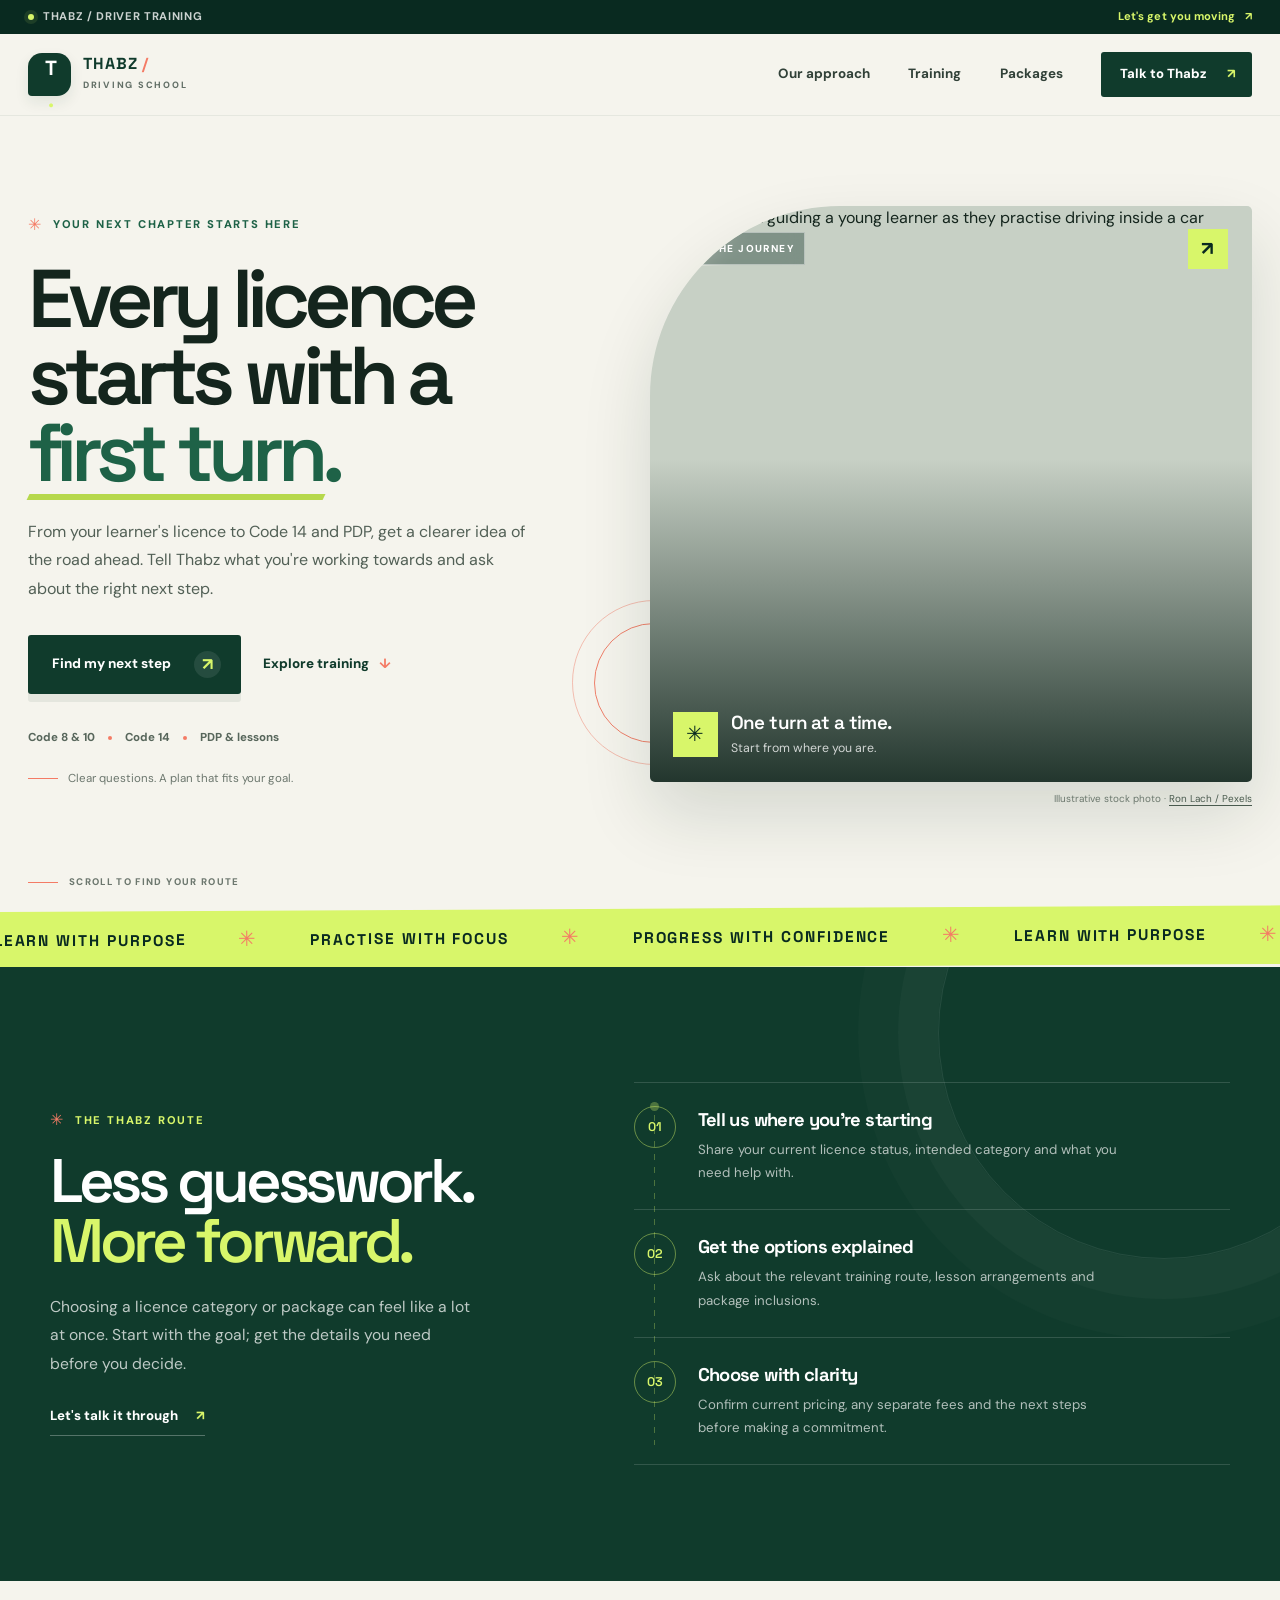
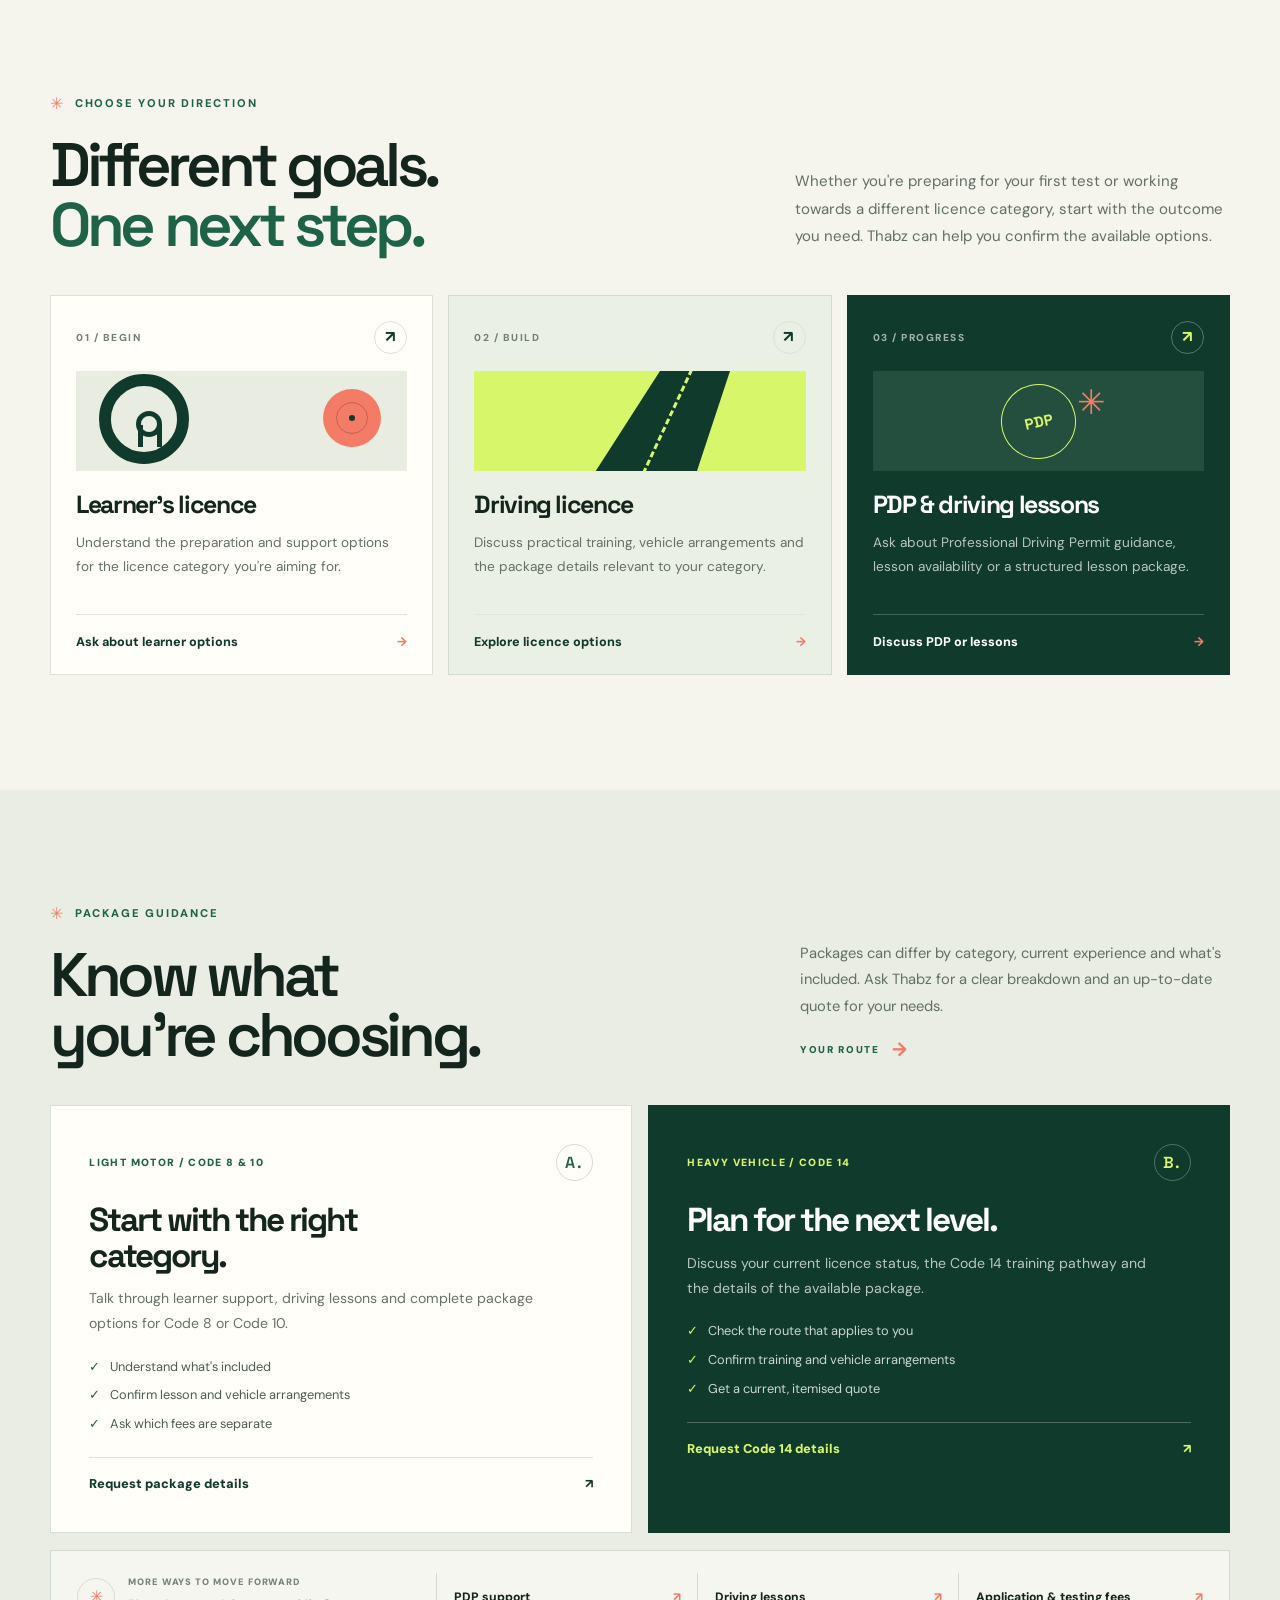
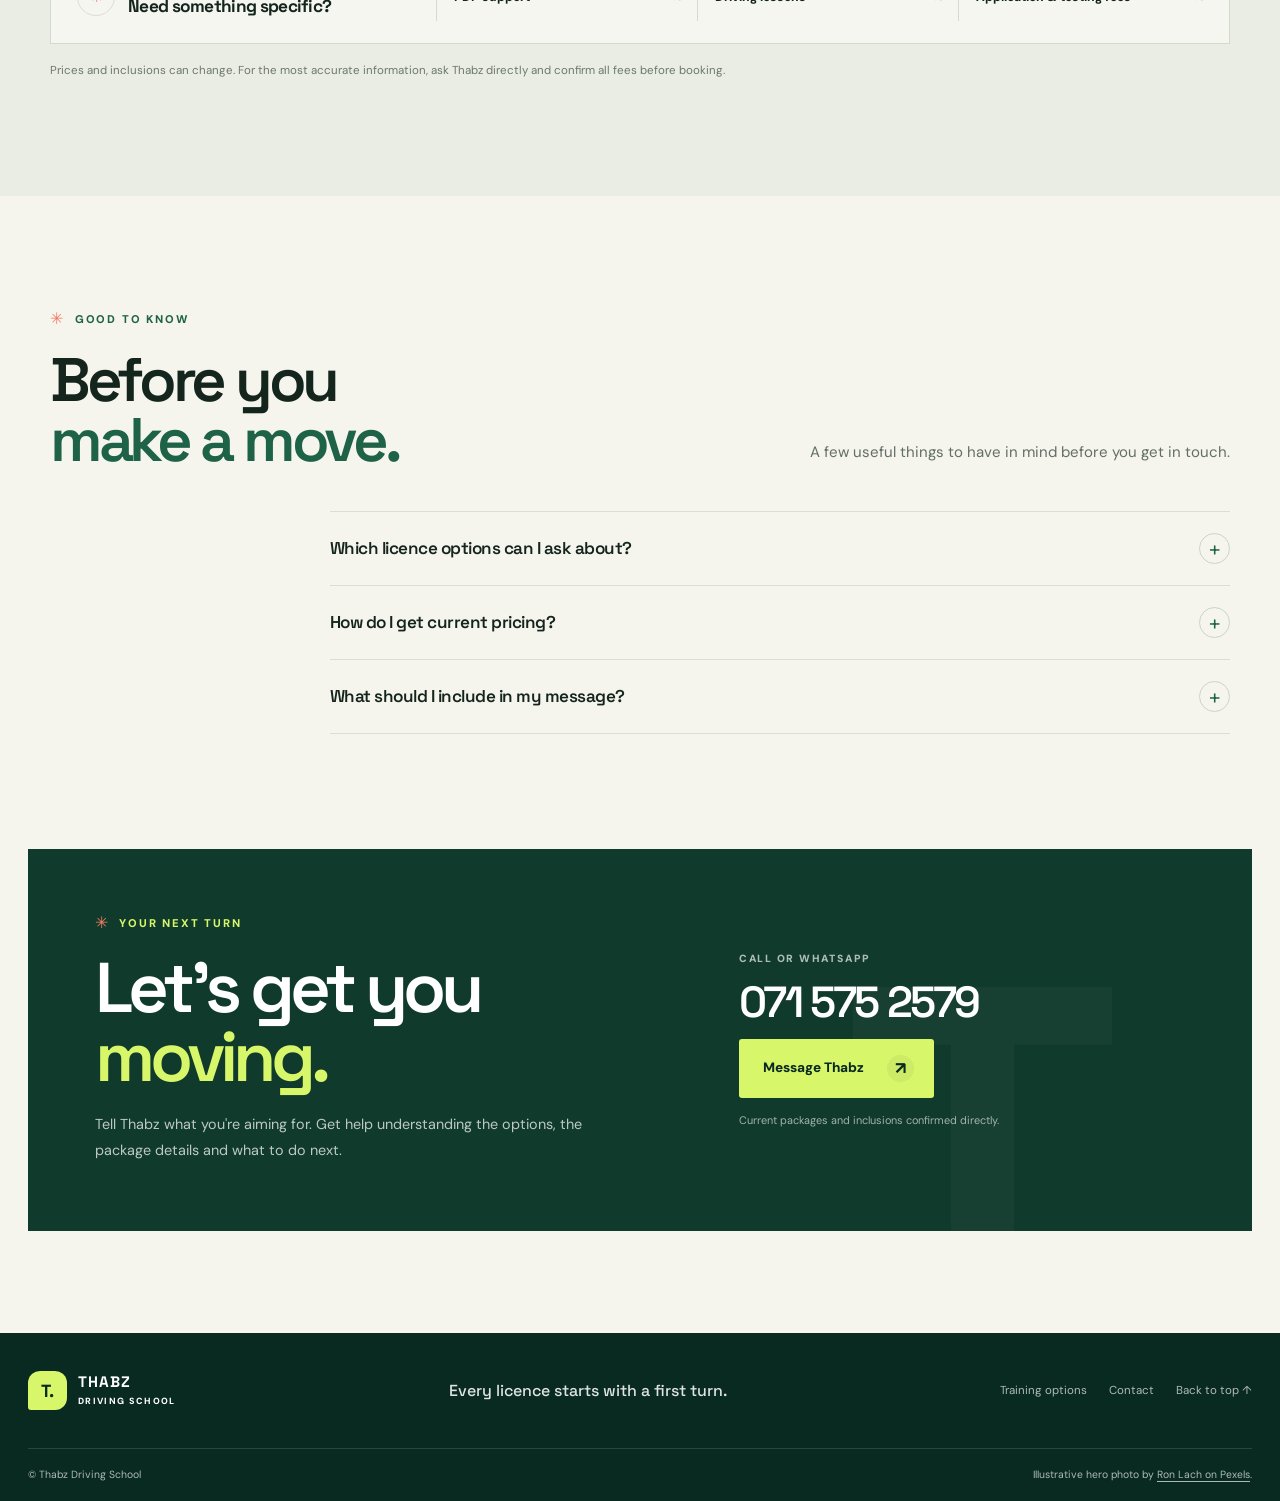
==== index.html @ 975f8d69 "Complete social preview metadata" ====
<!doctype html>
<html lang="en-ZA">
<head>
  <meta charset="utf-8">
  <meta name="viewport" content="width=device-width, initial-scale=1">
  <meta name="theme-color" content="#103b2c">
  <meta name="description" content="Explore Thabz Driving School's learner's licence, Code 8, Code 10, Code 14, PDP and driving lesson options. Get clear guidance and request a current quote directly.">
  <meta property="og:type" content="website">
  <meta property="og:title" content="Thabz Driving School — Every licence starts with a first turn">
  <meta property="og:description" content="Your next step behind the wheel starts with a clear plan. Explore driving options and speak to Thabz.">
  <meta property="og:image" content="https://images.pexels.com/photos/9518029/pexels-photo-9518029.jpeg?auto=compress&cs=tinysrgb&w=1400">
  <meta name="twitter:card" content="summary_large_image">
  <meta name="twitter:title" content="Thabz Driving School — Every licence starts with a first turn">
  <meta name="twitter:description" content="Your next step behind the wheel starts with a clear plan. Explore driving options and speak to Thabz.">
  <meta name="twitter:image" content="https://images.pexels.com/photos/9518029/pexels-photo-9518029.jpeg?auto=compress&cs=tinysrgb&w=1400">
  <title>Thabz Driving School | Driver Training & Licence Guidance</title>
  <link rel="icon" href="favicon.svg" type="image/svg+xml">
  <link rel="preconnect" href="https://fonts.googleapis.com">
  <link rel="preconnect" href="https://fonts.gstatic.com" crossorigin>
  <link href="https://fonts.googleapis.com/css2?family=DM+Sans:wght@400;500;600;700&family=Space+Grotesk:wght@400;500;600;700&display=swap" rel="stylesheet">
  <link rel="preconnect" href="https://images.pexels.com">
  <link rel="stylesheet" href="styles.css">
  <script defer src="script.js"></script>
  <script type="application/ld+json">
  {
    "@context": "https://schema.org",
    "@type": "DrivingSchool",
    "name": "Thabz Driving School",
    "telephone": "+27715752579"
  }
  </script>
</head>
<body class="home-page">
  <a class="skip-link" href="#main-content">Skip to content</a>
  <div class="topline">
    <div class="topline-inner">
      <span class="topline-label"><span class="live-dot" aria-hidden="true"></span> THABZ / DRIVER TRAINING</span>
      <a data-event="WHATSAPP_CLICK" href="https://wa.me/27715752579?text=Hi%20Thabz%20Driving%20School%2C%20I%27d%20like%20to%20enquire.">Let's get you moving <span aria-hidden="true">↗</span></a>
    </div>
  </div>

  <header class="site-header">
    <a class="brand" href="index.html" aria-label="Thabz Driving School home">
      <span class="brand-mark" aria-hidden="true">T<span>.</span></span>
      <span class="brand-type"><strong>THABZ<span class="brand-slash"> / </span></strong><small>DRIVING SCHOOL</small></span>
    </a>
    <button class="menu-toggle" type="button" aria-controls="primary-navigation" aria-expanded="false" aria-label="Open navigation menu">
      <span></span><span></span>
    </button>
    <nav id="primary-navigation" aria-label="Main navigation">
      <a class="nav-link" href="#approach">Our approach</a>
      <a class="nav-link" href="#training">Training</a>
      <a class="nav-link" href="#prices">Packages</a>
      <a class="nav-cta" href="#contact">Talk to Thabz <span aria-hidden="true">↗</span></a>
    </nav>
  </header>

  <main id="main-content">
    <section class="hero">
      <div class="hero-copy">
        <p class="eyebrow"><span class="eyebrow-mark" aria-hidden="true">✳</span> YOUR NEXT CHAPTER STARTS HERE</p>
        <h1>Every licence<br>starts with a <em>first turn.</em></h1>
        <p class="hero-intro">From your learner's licence to Code 14 and PDP, get a clearer idea of the road ahead. Tell Thabz what you're working towards and ask about the right next step.</p>
        <div class="hero-actions">
          <a class="button button-primary" data-event="WHATSAPP_CLICK" href="https://wa.me/27715752579?text=Hi%20Thabz%2C%20please%20help%20me%20choose%20the%20right%20driving%20option.">Find my next step <span class="button-arrow" aria-hidden="true">↗</span></a>
          <a class="text-link" href="#training">Explore training <span aria-hidden="true">↓</span></a>
        </div>
        <div class="hero-meta" aria-label="Training categories">
          <span>Code 8 &amp; 10</span><i aria-hidden="true"></i>
          <span>Code 14</span><i aria-hidden="true"></i>
          <span>PDP &amp; lessons</span>
        </div>
        <div class="hero-note"><span class="hero-note-line" aria-hidden="true"></span><span>Clear questions. A plan that fits your goal.</span></div>
      </div>

      <div class="hero-visual">
        <div class="hero-photo-frame">
          <img
            src="https://images.pexels.com/photos/9518029/pexels-photo-9518029.jpeg?auto=compress&amp;cs=tinysrgb&amp;w=1400"
            srcset="https://images.pexels.com/photos/9518029/pexels-photo-9518029.jpeg?auto=compress&amp;cs=tinysrgb&amp;w=760 760w, https://images.pexels.com/photos/9518029/pexels-photo-9518029.jpeg?auto=compress&amp;cs=tinysrgb&amp;w=1100 1100w, https://images.pexels.com/photos/9518029/pexels-photo-9518029.jpeg?auto=compress&amp;cs=tinysrgb&amp;w=1400 1400w"
            sizes="(max-width: 760px) calc(100vw - 36px), 49vw"
            alt="A Black adult guiding a young learner as they practise driving inside a car"
            width="1400" height="933" fetchpriority="high" decoding="async">
          <div class="photo-topline"><span class="photo-index">01 / THE JOURNEY</span><span class="photo-cross" aria-hidden="true">↗</span></div>
          <div class="photo-caption">
            <span class="caption-spark" aria-hidden="true">✳</span>
            <span><strong>One turn at a time.</strong><small>Start from where you are.</small></span>
          </div>
        </div>
        <div class="hero-orbit orbit-one" aria-hidden="true"></div>
        <div class="hero-orbit orbit-two" aria-hidden="true"></div>
        <div class="image-credit">Illustrative stock photo · <a href="https://www.pexels.com/photo/man-in-white-and-black-striped-dress-shirt-driving-car-9518029/" target="_blank" rel="noopener noreferrer">Ron Lach / Pexels</a></div>
      </div>
      <a class="scroll-cue" href="#approach"><span class="scroll-cue-line" aria-hidden="true"></span> SCROLL TO FIND YOUR ROUTE</a>
    </section>

    <div class="motion-ticker" aria-label="Learn, practise, progress">
      <div class="ticker-track" aria-hidden="true">
        <span>LEARN WITH PURPOSE</span><b>✳</b><span>PRACTISE WITH FOCUS</span><b>✳</b><span>PROGRESS WITH CONFIDENCE</span><b>✳</b>
        <span>LEARN WITH PURPOSE</span><b>✳</b><span>PRACTISE WITH FOCUS</span><b>✳</b><span>PROGRESS WITH CONFIDENCE</span><b>✳</b>
      </div>
    </div>

    <section class="approach-section" id="approach">
      <div class="approach-inner">
        <div class="approach-intro">
          <p class="eyebrow eyebrow-light"><span class="eyebrow-mark" aria-hidden="true">✳</span> THE THABZ ROUTE</p>
          <h2>Less guesswork.<br><span>More forward.</span></h2>
          <p>Choosing a licence category or package can feel like a lot at once. Start with the goal; get the details you need before you decide.</p>
          <a class="approach-link" href="#contact">Let's talk it through <span aria-hidden="true">↗</span></a>
        </div>
        <div class="approach-steps">
          <article class="approach-step">
            <span class="step-number">01</span>
            <div><h3>Tell us where you're starting</h3><p>Share your current licence status, intended category and what you need help with.</p></div>
          </article>
          <article class="approach-step">
            <span class="step-number">02</span>
            <div><h3>Get the options explained</h3><p>Ask about the relevant training route, lesson arrangements and package inclusions.</p></div>
          </article>
          <article class="approach-step">
            <span class="step-number">03</span>
            <div><h3>Choose with clarity</h3><p>Confirm current pricing, any separate fees and the next steps before making a commitment.</p></div>
          </article>
          <div class="route-line" aria-hidden="true"><span></span></div>
        </div>
      </div>
    </section>

    <section class="training-section section-shell" id="training">
      <div class="section-heading">
        <div>
          <p class="eyebrow"><span class="eyebrow-mark" aria-hidden="true">✳</span> CHOOSE YOUR DIRECTION</p>
          <h2>Different goals.<br><span>One next step.</span></h2>
        </div>
        <p class="section-description">Whether you're preparing for your first test or working towards a different licence category, start with the outcome you need. Thabz can help you confirm the available options.</p>
      </div>

      <div class="training-grid">
        <article class="training-card training-card-light">
          <div class="card-top"><span class="card-number">01 / BEGIN</span><span class="card-arrow" aria-hidden="true">↗</span></div>
          <div class="card-illustration illustration-learn" aria-hidden="true"><span class="steering-wheel"></span><span class="illustration-dot"></span></div>
          <h3>Learner's licence</h3>
          <p>Understand the preparation and support options for the licence category you're aiming for.</p>
          <a data-event="WHATSAPP_CLICK" href="https://wa.me/27715752579?text=Hi%20Thabz%2C%20I%27m%20preparing%20for%20my%20learner%27s%20licence.%20What%20options%20are%20available%3F">Ask about learner options <span aria-hidden="true">→</span></a>
        </article>
        <article class="training-card training-card-featured">
          <div class="card-top"><span class="card-number">02 / BUILD</span><span class="card-arrow" aria-hidden="true">↗</span></div>
          <div class="card-illustration illustration-drive" aria-hidden="true"><span class="road-shape"></span><span class="road-dash"></span></div>
          <h3>Driving licence</h3>
          <p>Discuss practical training, vehicle arrangements and the package details relevant to your category.</p>
          <a data-event="WHATSAPP_CLICK" href="https://wa.me/27715752579?text=Hi%20Thabz%2C%20please%20help%20me%20compare%20the%20available%20driving%20licence%20options.">Explore licence options <span aria-hidden="true">→</span></a>
        </article>
        <article class="training-card training-card-dark">
          <div class="card-top"><span class="card-number">03 / PROGRESS</span><span class="card-arrow" aria-hidden="true">↗</span></div>
          <div class="card-illustration illustration-pdp" aria-hidden="true"><span class="pdp-ring">PDP</span><span class="pdp-star">✳</span></div>
          <h3>PDP &amp; driving lessons</h3>
          <p>Ask about Professional Driving Permit guidance, lesson availability or a structured lesson package.</p>
          <a data-event="WHATSAPP_CLICK" href="https://wa.me/27715752579?text=Hi%20Thabz%2C%20please%20explain%20the%20PDP%20and%20driving%20lesson%20options%20available.">Discuss PDP or lessons <span aria-hidden="true">→</span></a>
        </article>
      </div>
    </section>

    <section class="packages-section" id="prices">
      <div class="packages-inner">
        <div class="section-heading packages-heading">
          <div><p class="eyebrow"><span class="eyebrow-mark" aria-hidden="true">✳</span> PACKAGE GUIDANCE</p><h2>Know what<br>you're choosing.</h2></div>
          <div class="package-heading-side"><p>Packages can differ by category, current experience and what's included. Ask Thabz for a clear breakdown and an up-to-date quote for your needs.</p><span class="heading-route" aria-hidden="true">YOUR ROUTE <b>→</b></span></div>
        </div>
        <div class="package-grid">
          <article class="package-card">
            <div class="package-label"><span>LIGHT MOTOR / CODE 8 &amp; 10</span><span class="package-number">A.</span></div>
            <h3>Start with the right category.</h3>
            <p>Talk through learner support, driving lessons and complete package options for Code 8 or Code 10.</p>
            <ul><li>Understand what's included</li><li>Confirm lesson and vehicle arrangements</li><li>Ask which fees are separate</li></ul>
            <a class="package-link" data-event="WHATSAPP_CLICK" href="https://wa.me/27715752579?text=Hi%20Thabz%2C%20I%27m%20interested%20in%20Code%208%20or%20Code%2010.%20Please%20share%20current%20package%20options%2C%20inclusions%20and%20pricing.">Request package details <span aria-hidden="true">↗</span></a>
          </article>
          <article class="package-card package-card-contrast">
            <div class="package-label"><span>HEAVY VEHICLE / CODE 14</span><span class="package-number">B.</span></div>
            <h3>Plan for the next level.</h3>
            <p>Discuss your current licence status, the Code 14 training pathway and the details of the available package.</p>
            <ul><li>Check the route that applies to you</li><li>Confirm training and vehicle arrangements</li><li>Get a current, itemised quote</li></ul>
            <a class="package-link" data-event="WHATSAPP_CLICK" href="https://wa.me/27715752579?text=Hi%20Thabz%2C%20I%27m%20interested%20in%20Code%2014.%20Please%20share%20current%20package%20options%2C%20inclusions%20and%20pricing.">Request Code 14 details <span aria-hidden="true">↗</span></a>
          </article>
        </div>
        <div class="extras-panel">
          <div class="extras-title"><span class="eyebrow-mark" aria-hidden="true">✳</span><div><span class="extra-kicker">MORE WAYS TO MOVE FORWARD</span><h3>Need something specific?</h3></div></div>
          <a class="extra-option" href="services.html"><span>PDP support</span><span aria-hidden="true">↗</span></a>
          <a class="extra-option" href="services.html#lessons"><span>Driving lessons</span><span aria-hidden="true">↗</span></a>
          <a class="extra-option" href="services.html#fees"><span>Application &amp; testing fees</span><span aria-hidden="true">↗</span></a>
        </div>
        <p class="pricing-note">Prices and inclusions can change. For the most accurate information, ask Thabz directly and confirm all fees before booking.</p>
      </div>
    </section>

    <section class="faq-section section-shell" id="questions">
      <div class="section-heading">
        <div><p class="eyebrow"><span class="eyebrow-mark" aria-hidden="true">✳</span> GOOD TO KNOW</p><h2>Before you<br><span>make a move.</span></h2></div>
        <p class="section-description">A few useful things to have in mind before you get in touch.</p>
      </div>
      <div class="faq-list">
        <details class="faq-item"><summary>Which licence options can I ask about?<span aria-hidden="true">+</span></summary><p>Current listed options include Code 8 and Code 10, Code 14, PDP guidance and driving lessons. Tell Thabz your goal so the relevant route can be confirmed.</p></details>
        <details class="faq-item"><summary>How do I get current pricing?<span aria-hidden="true">+</span></summary><p>Send a WhatsApp enquiry with your intended category and the support you need. Ask for the current quote, package inclusions and any separate application or testing fees before booking.</p></details>
        <details class="faq-item"><summary>What should I include in my message?<span aria-hidden="true">+</span></summary><p>Mention your current licence status, the category you're working towards and whether you need learner support, practical lessons or a complete package. That helps make the conversation more useful.</p></details>
      </div>
    </section>

    <section class="contact-section" id="contact">
      <div class="contact-inner">
        <div class="contact-copy">
          <p class="eyebrow eyebrow-light"><span class="eyebrow-mark" aria-hidden="true">✳</span> YOUR NEXT TURN</p>
          <h2>Let's get you<br><span>moving.</span></h2>
          <p>Tell Thabz what you're aiming for. Get help understanding the options, the package details and what to do next.</p>
        </div>
        <div class="contact-action">
          <span class="contact-label">CALL OR WHATSAPP</span>
          <a class="contact-number" data-event="PHONE_CLICK" href="tel:+27715752579">071 575 2579</a>
          <a class="button button-lime" data-event="WHATSAPP_CLICK" href="https://wa.me/27715752579?text=Hi%20Thabz%20Driving%20School%2C%20I%27d%20like%20help%20choosing%20an%20option.%20Please%20share%20the%20current%20package%20details.">Message Thabz <span class="button-arrow" aria-hidden="true">↗</span></a>
          <small>Current packages and inclusions confirmed directly.</small>
        </div>
        <span class="contact-graphic" aria-hidden="true">T.</span>
      </div>
    </section>
  </main>

  <footer class="site-footer">
    <div class="footer-main">
      <a class="footer-brand" href="index.html"><span class="footer-brand-mark">T.</span><span><strong>THABZ</strong><small>DRIVING SCHOOL</small></span></a>
      <p>Every licence starts with a first turn.</p>
      <div class="footer-links"><a href="services.html">Training options</a><a href="contact.html">Contact</a><a href="#main-content">Back to top ↑</a></div>
    </div>
    <div class="footer-bottom"><span>© Thabz Driving School</span><span>Illustrative hero photo by <a href="https://www.pexels.com/photo/man-in-white-and-black-striped-dress-shirt-driving-car-9518029/" target="_blank" rel="noopener noreferrer">Ron Lach on Pexels</a>.</span></div>
  </footer>
</body>
</html>
---- styles.css ----
:root {
  color-scheme: light;
  --forest: #103b2c;
  --forest-deep: #092a20;
  --forest-bright: #1e6247;
  --lime: #d8f66a;
  --lime-dark: #b6d84c;
  --paper: #f5f4ed;
  --paper-2: #e9ece2;
  --white: #fffef9;
  --ink: #14251d;
  --muted: #626f66;
  --line: #d9dfd5;
  --coral: #f47b65;
  --font-body: "DM Sans", Arial, sans-serif;
  --font-display: "Space Grotesk", "DM Sans", sans-serif;
  font-synthesis: none;
  text-rendering: optimizeLegibility;
  -webkit-font-smoothing: antialiased;
  -moz-osx-font-smoothing: grayscale;
}
* { box-sizing: border-box; }
html { scroll-behavior: smooth; scroll-padding-top: 104px; }
body { margin: 0; color: var(--ink); background: var(--paper); font-family: var(--font-body); line-height: 1.55; overflow-x: clip; }
body, button, a { -webkit-tap-highlight-color: transparent; }
img, svg { display: block; max-width: 100%; }
a { color: inherit; }
button, input, textarea, select { font: inherit; }
button { cursor: pointer; }
::selection { color: var(--forest-deep); background: var(--lime); }
a:focus-visible, button:focus-visible, summary:focus-visible { outline: 3px solid var(--coral); outline-offset: 4px; }
h1, h2, h3, p { overflow-wrap: break-word; }
h1, h2, h3 { font-family: var(--font-display); }
h1 { margin: 0; font-size: clamp(3.35rem, 6.4vw, 6.6rem); line-height: .94; font-weight: 600; letter-spacing: -.075em; }
h1 em, h2 em { font-style: normal; }
h1 em { color: var(--forest-bright); display: inline-block; position: relative; }
h1 em::after { position: absolute; content: ""; left: 0; right: 5%; bottom: -.12em; height: .075em; min-height: 4px; background: var(--lime-dark); transform: skewX(-26deg); transform-origin: left; animation: underline-in .8s .35s both cubic-bezier(.2,.7,.1,1); }
h2 { margin: 0; font-size: clamp(2.6rem, 4.8vw, 4.4rem); line-height: .98; font-weight: 600; letter-spacing: -.07em; }
h2 > span { color: var(--forest-bright); }
p { margin-top: 0; }
.eyebrow { display: flex; align-items: center; gap: 10px; margin: 0 0 23px; color: var(--forest-bright); font-size: .7rem; line-height: 1.3; font-weight: 800; letter-spacing: .16em; text-transform: uppercase; }
.eyebrow-mark { color: var(--coral); font-size: 1rem; line-height: 1; }
.eyebrow-light { color: var(--lime); }
.skip-link { position: fixed; z-index: 1000; top: -100px; left: 16px; padding: 12px 16px; border-radius: 4px; background: var(--lime); color: var(--forest-deep); font-weight: 800; text-decoration: none; }
.skip-link:focus { top: 14px; }
.topline { background: var(--forest-deep); color: #ffffffc9; }
.topline-inner { width: min(1320px, calc(100% - 56px)); min-height: 34px; margin: auto; display: flex; align-items: center; justify-content: space-between; gap: 16px; font-size: .7rem; letter-spacing: .06em; }
.topline-label { display: inline-flex; align-items: center; gap: 9px; font-weight: 700; }
.live-dot { width: 6px; height: 6px; display: inline-block; border-radius: 50%; background: var(--lime); box-shadow: 0 0 0 4px #d8f66a18; }
.topline-inner > a { display: inline-flex; align-items: center; gap: 10px; color: var(--lime); font-weight: 700; text-decoration: none; letter-spacing: .01em; }
.topline-inner > a span { transition: transform .2s ease; }
.topline-inner > a:hover span { transform: translate(3px,-3px); }
.site-header { position: sticky; z-index: 100; top: 0; min-height: 82px; padding: 0 max(28px, calc((100% - 1320px) / 2)); display: flex; align-items: center; justify-content: space-between; gap: 28px; background: #f5f4edf0; border-bottom: 1px solid #1a3d2b12; backdrop-filter: blur(16px); transition: box-shadow .25s ease, background .25s ease; }
.site-header.is-scrolled { background: #f5f4edf7; box-shadow: 0 10px 30px #092a2010; }
.brand { display: inline-flex; align-items: center; gap: 12px; flex-shrink: 0; text-decoration: none; }
.brand-mark { position: relative; display: grid; place-items: center; width: 43px; height: 43px; border-radius: 14px 14px 14px 4px; background: var(--forest); color: white; font-family: var(--font-display); font-size: 1.28rem; font-weight: 700; letter-spacing: -.1em; box-shadow: 0 6px 14px #103b2c18; }
.brand-mark > span { color: var(--lime); }
.brand-type strong, .brand-type small { display: block; }
.brand-type strong { color: var(--forest); font: 700 1rem/1 var(--font-display); letter-spacing: .055em; }
.brand-slash { color: var(--coral); }
.brand-type small { margin-top: 6px; color: var(--muted); font-size: .57rem; font-weight: 800; letter-spacing: .19em; }
.site-header nav { display: flex; align-items: center; justify-content: flex-end; gap: clamp(20px, 3vw, 42px); }
.nav-link { position: relative; padding: 12px 0; color: #314138; font-size: .84rem; font-weight: 700; text-decoration: none; transition: color .2s ease; }
.nav-link::after { position: absolute; content: ""; bottom: 5px; left: 0; width: 100%; height: 2px; background: var(--coral); transform: scaleX(0); transform-origin: right; transition: transform .25s cubic-bezier(.2,.7,.2,1); }
.nav-link:hover, .nav-link.is-current { color: var(--forest-bright); }
.nav-link:hover::after, .nav-link.is-current::after { transform: scaleX(1); transform-origin: left; }
.nav-cta { min-height: 44px; padding: 12px 16px 12px 19px; display: inline-flex; align-items: center; justify-content: center; gap: 20px; border-radius: 3px; background: var(--forest); color: white; font-size: .82rem; font-weight: 800; text-decoration: none; transition: background .2s ease, transform .2s ease; }
.nav-cta span { color: var(--lime); transition: transform .2s ease; }
.nav-cta:hover { background: var(--forest-bright); transform: translateY(-1px); }
.nav-cta:hover span { transform: translate(2px,-2px); }
.menu-toggle { display: none; }
.hero { position: relative; width: min(1320px, calc(100% - 56px)); min-height: 630px; margin: auto; padding: clamp(56px, 7vw, 94px) 0 clamp(74px, 8vw, 110px); display: grid; grid-template-columns: minmax(0, .92fr) minmax(440px, 1.08fr); align-items: center; gap: clamp(42px, 6vw, 100px); }
.hero-copy { position: relative; z-index: 2; max-width: 640px; padding-bottom: 8px; }
.hero-copy .eyebrow { margin-bottom: 27px; }
.hero-intro { max-width: 500px; margin: 27px 0 0; color: #526056; font-size: clamp(1rem, 1.2vw, 1.13rem); line-height: 1.8; }
.hero-actions, .contact-page-actions { display: flex; align-items: center; flex-wrap: wrap; gap: 22px; margin-top: 31px; }
.button { min-height: 52px; padding: 15px 19px 15px 23px; display: inline-flex; align-items: center; justify-content: center; gap: 23px; border: 1px solid transparent; border-radius: 3px; font-size: .85rem; font-weight: 800; line-height: 1.1; text-decoration: none; transition: transform .2s ease, background .2s ease, box-shadow .2s ease; }
.button-primary { background: var(--forest); color: white; box-shadow: 0 8px 0 #103b2c13; }
.button-primary:hover { background: var(--forest-bright); transform: translateY(-3px); box-shadow: 0 12px 20px #103b2c19; }
.button-arrow { display: inline-grid; place-items: center; width: 27px; height: 27px; border-radius: 50%; background: #ffffff17; color: var(--lime); font-size: 1.08rem; transition: transform .2s ease; }
.button:hover .button-arrow { transform: translate(2px,-2px); }
.button-lime { background: var(--lime); color: var(--forest-deep); }
.button-lime .button-arrow { color: var(--forest-deep); background: #103b2c0e; }
.button-lime:hover { background: #e4ff8a; transform: translateY(-2px); }
.text-link { display: inline-flex; align-items: center; gap: 10px; color: var(--forest); font-size: .84rem; font-weight: 800; text-decoration: none; }
.text-link > span { color: var(--coral); transition: transform .2s ease; }
.text-link:hover > span { transform: translate(0,3px); }
.hero-meta { display: flex; align-items: center; flex-wrap: wrap; gap: 13px; margin-top: 35px; color: #57665b; font-size: .72rem; font-weight: 750; }
.hero-meta i { width: 4px; height: 4px; border-radius: 50%; background: var(--coral); }
.hero-note { display: flex; align-items: center; gap: 10px; margin-top: 23px; color: #6c776e; font-size: .72rem; }
.hero-note-line { display: inline-block; width: 30px; height: 1px; background: var(--coral); }
.hero-visual { position: relative; min-width: 0; padding: 0 0 25px 17px; }
.hero-photo-frame { position: relative; z-index: 1; height: clamp(430px, 45vw, 590px); overflow: hidden; background: #c7d0c5; border-radius: 190px 5px 5px 5px; box-shadow: 0 32px 70px #102b1b24; isolation: isolate; }
.hero-photo-frame::after { position: absolute; content: ""; z-index: 0; inset: 44% 0 0; background: linear-gradient(180deg, transparent, #061b13d9); pointer-events: none; }
.hero-photo-frame img { width: 100%; height: 100%; object-fit: cover; object-position: 49% center; transition: transform 1.2s cubic-bezier(.2,.7,.2,1); }
.hero-photo-frame:hover img { transform: scale(1.035); }
.photo-topline { position: absolute; z-index: 2; top: 23px; left: 25px; right: 24px; display: flex; align-items: center; justify-content: space-between; color: white; font-size: .63rem; font-weight: 800; letter-spacing: .14em; }
.photo-index { padding: 8px 10px; border: 1px solid #ffffff72; background: #0d2e2261; backdrop-filter: blur(10px); }
.photo-cross { display: grid; place-items: center; width: 40px; height: 40px; background: var(--lime); color: var(--forest-deep); font-size: 1.2rem; }
.photo-caption { position: absolute; z-index: 2; left: 23px; right: 23px; bottom: 24px; display: flex; align-items: center; gap: 13px; color: white; }
.caption-spark { display: grid; place-items: center; width: 45px; height: 45px; flex: 0 0 45px; background: var(--lime); color: var(--forest-deep); font-size: 1.32rem; }
.photo-caption strong, .photo-caption small { display: block; }
.photo-caption strong { font: 600 1.18rem/1.2 var(--font-display); letter-spacing: -.03em; }
.photo-caption small { margin-top: 4px; color: #ffffffc7; font-size: .77rem; }
.hero-orbit { position: absolute; pointer-events: none; border: 1px solid #103b2c; border-radius: 50%; }
.orbit-one { z-index: 0; width: 120px; height: 120px; left: -39px; bottom: 64px; border-color: #ef816b; }
.orbit-two { z-index: 0; width: 165px; height: 165px; left: -61px; bottom: 42px; border-color: #ef816b7a; }
.image-credit { position: absolute; bottom: 0; right: 0; color: #758076; font-size: .62rem; }
.image-credit a { color: #4f5f53; text-underline-offset: 3px; }
.scroll-cue { position: absolute; bottom: 19px; left: 0; display: inline-flex; align-items: center; gap: 11px; color: #6c776e; font-size: .6rem; font-weight: 800; letter-spacing: .14em; text-decoration: none; }
.scroll-cue-line { width: 30px; height: 1px; background: var(--coral); transform-origin: left; animation: cue-line 1.8s ease-in-out infinite; }
.motion-ticker { overflow: hidden; padding: 18px 0 19px; background: var(--lime); color: var(--forest-deep); transform: rotate(-.3deg) scale(1.01); }
.ticker-track { min-width: max-content; display: flex; align-items: center; gap: clamp(25px, 4vw, 62px); animation: ticker-scroll 36s linear infinite; white-space: nowrap; font: 700 clamp(.76rem, 1.2vw, .98rem)/1 var(--font-display); letter-spacing: .12em; }
.ticker-track b { color: var(--coral); font-size: 1.3rem; }
.approach-section { position: relative; overflow: hidden; padding: clamp(80px, 9vw, 128px) 0; background: var(--forest); color: white; }
.approach-section::before { position: absolute; content: ""; right: -110px; top: -160px; width: 450px; height: 450px; border: 1px solid #ffffff17; border-radius: 50%; box-shadow: 0 0 0 40px #ffffff06, 0 0 0 80px #ffffff04; }
.approach-inner { position: relative; width: min(1180px, calc(100% - 56px)); margin: auto; display: grid; grid-template-columns: minmax(0, .88fr) minmax(0, 1.12fr); align-items: center; gap: clamp(45px, 9vw, 145px); }
.approach-intro h2 { font-size: clamp(2.9rem, 4.8vw, 4.65rem); }
.approach-intro h2 span { color: var(--lime); }
.approach-intro > p:not(.eyebrow) { max-width: 420px; margin: 22px 0 0; color: #ffffffba; font-size: .98rem; line-height: 1.8; }
.approach-link { display: inline-flex; align-items: center; gap: 18px; margin-top: 28px; padding-bottom: 8px; border-bottom: 1px solid #ffffff4a; color: white; font-size: .83rem; font-weight: 800; text-decoration: none; }
.approach-link span { color: var(--lime); transition: transform .2s ease; }
.approach-link:hover span { transform: translate(3px,-3px); }
.approach-steps { position: relative; display: grid; gap: 0; }
.approach-step { position: relative; z-index: 1; display: grid; grid-template-columns: 46px 1fr; gap: 18px; padding: 23px 0 25px; border-bottom: 1px solid #ffffff24; }
.approach-step:first-child { border-top: 1px solid #ffffff24; }
.step-number { display: grid; place-items: center; width: 42px; height: 42px; border: 1px solid #d8f66a70; border-radius: 50%; color: var(--lime); font: 600 .79rem var(--font-display); }
.approach-step h3 { margin: 2px 0 7px; font-size: 1.15rem; line-height: 1.25; letter-spacing: -.035em; }
.approach-step p { max-width: 430px; margin: 0; color: #ffffffad; font-size: .83rem; line-height: 1.75; }
.route-line { position: absolute; top: 20px; left: 20px; bottom: 20px; width: 1px; z-index: 0; background: repeating-linear-gradient(to bottom, #d8f66a 0 6px, transparent 6px 13px); opacity: .3; }
.route-line span { position: absolute; top: 0; left: -4px; width: 9px; height: 9px; border-radius: 50%; background: var(--lime); animation: route-dot 5s ease-in-out infinite; }
.section-shell { width: min(1180px, calc(100% - 56px)); margin: auto; padding: clamp(76px, 9vw, 124px) 0; }
.section-heading { display: flex; align-items: end; justify-content: space-between; gap: 44px; margin-bottom: 40px; }
.section-heading h2 > span { color: var(--forest-bright); }
.section-description { max-width: 435px; margin: 0 0 4px; color: var(--muted); font-size: .94rem; line-height: 1.85; }
.training-grid { display: grid; grid-template-columns: repeat(3, minmax(0, 1fr)); gap: 15px; }
.training-card { position: relative; min-width: 0; min-height: 380px; padding: 25px 25px 23px; display: flex; flex-direction: column; border: 1px solid #dce2d8; background: var(--white); overflow: hidden; transition: transform .3s cubic-bezier(.2,.7,.2,1), box-shadow .3s ease, border-color .3s ease; }
.training-card:hover { transform: translateY(-7px); box-shadow: 0 22px 45px #102b1b12; border-color: #bac8b8; }
.card-top { display: flex; align-items: center; justify-content: space-between; gap: 16px; color: #718075; font-size: .63rem; font-weight: 800; letter-spacing: .15em; }
.card-arrow { display: grid; place-items: center; width: 33px; height: 33px; border: 1px solid #dce2d8; border-radius: 50%; color: var(--forest); font-size: 1rem; transition: transform .25s ease, background .2s ease; }
.training-card:hover .card-arrow { transform: rotate(45deg); background: var(--lime); border-color: var(--lime); }
.card-illustration { position: relative; height: 100px; margin: 17px 0 13px; overflow: hidden; background: var(--paper); }
.illustration-learn { background: #e9ede1; }
.steering-wheel { position: absolute; left: 23px; top: 3px; width: 90px; height: 90px; border: 12px solid var(--forest); border-radius: 50%; }
.steering-wheel::before { position: absolute; content: ""; top: 25px; left: 25px; width: 16px; height: 16px; border: 5px solid var(--forest); border-radius: 50%; }
.steering-wheel::after { position: absolute; content: ""; left: 27px; top: 39px; width: 14px; height: 22px; border-left: 5px solid var(--forest); border-right: 5px solid var(--forest); }
.illustration-dot { position: absolute; right: 26px; top: 18px; width: 58px; height: 58px; border-radius: 50%; background: var(--coral); }
.illustration-dot::before, .illustration-dot::after { content: ""; position: absolute; inset: 13px; border: 1px solid #103b2c47; border-radius: 50%; }
.illustration-dot::after { inset: 26px; background: var(--forest); }
.illustration-drive { background: var(--lime); }
.road-shape { position: absolute; top: -30px; left: 44%; width: 100px; height: 170px; transform: rotate(25deg); background: var(--forest); clip-path: polygon(23% 0, 80% 0, 100% 100%, 0 100%); }
.road-dash { position: absolute; left: calc(44% + 46px); top: -7px; height: 115px; border-left: 3px dashed var(--lime); transform: rotate(25deg); }
.illustration-pdp { display: flex; justify-content: center; align-items: center; background: #244f3e; }
.pdp-ring { display: grid; place-items: center; width: 75px; height: 75px; border: 1px solid var(--lime); border-radius: 50%; color: var(--lime); font: 700 .94rem var(--font-display); transform: rotate(-13deg); }
.pdp-star { position: absolute; right: calc(50% - 67px); top: 6px; color: var(--coral); font-size: 2.1rem; }
.training-card h3 { margin: 7px 0 12px; font-size: 1.55rem; line-height: 1.12; letter-spacing: -.055em; }
.training-card p { margin: 0 0 20px; color: #647067; font-size: .85rem; line-height: 1.75; }
.training-card > a { display: flex; align-items: center; justify-content: space-between; gap: 12px; margin-top: auto; padding-top: 17px; border-top: 1px solid #e1e5dd; color: var(--forest); font-size: .79rem; font-weight: 800; text-decoration: none; }
.training-card > a span { color: var(--coral); transition: transform .2s ease; }
.training-card > a:hover span { transform: translateX(4px); }
.training-card-featured { background: #ebf0e5; border-color: #d1ddcc; }
.training-card-dark { background: var(--forest); border-color: var(--forest); color: white; }
.training-card-dark .card-top { color: #ffffff9c; }
.training-card-dark .card-arrow { border-color: #ffffff4d; color: var(--lime); }
.training-card-dark h3 { color: white; }
.training-card-dark p { color: #ffffffb4; }
.training-card-dark > a { border-color: #ffffff36; color: white; }
.packages-section { padding: clamp(75px, 9vw, 122px) 0; background: #e9ede3; }
.packages-inner { width: min(1180px, calc(100% - 56px)); margin: auto; }
.packages-heading { margin-bottom: 40px; }
.packages-heading h2 { font-size: clamp(2.8rem, 4.8vw, 4.3rem); }
.package-heading-side { max-width: 430px; }
.package-heading-side p { margin: 0; color: var(--muted); font-size: .92rem; line-height: 1.8; }
.heading-route { display: flex; align-items: center; gap: 12px; margin-top: 16px; color: var(--forest-bright); font-size: .62rem; font-weight: 900; letter-spacing: .17em; }
.heading-route b { color: var(--coral); font-size: 1.2rem; }
.package-grid { display: grid; grid-template-columns: 1fr 1fr; gap: 16px; }
.package-card { padding: clamp(25px, 3vw, 39px); background: var(--white); border: 1px solid #d6dfd3; transition: transform .3s ease, box-shadow .3s ease; }
.package-card:hover { transform: translateY(-4px); box-shadow: 0 22px 45px #102b1b10; }
.package-card-contrast { background: var(--forest); border-color: var(--forest); color: white; }
.package-label { display: flex; align-items: center; justify-content: space-between; gap: 15px; color: var(--forest-bright); font-size: .65rem; font-weight: 900; letter-spacing: .13em; }
.package-card-contrast .package-label { color: var(--lime); }
.package-number { display: grid; place-items: center; width: 37px; height: 37px; border: 1px solid #103b2c2b; border-radius: 50%; font: 600 1rem var(--font-display); }
.package-card-contrast .package-number { border-color: #ffffff44; }
.package-card h3 { max-width: 410px; margin: 21px 0 13px; font-size: clamp(1.65rem, 2.6vw, 2.2rem); line-height: 1.06; letter-spacing: -.06em; }
.package-card > p { max-width: 480px; margin: 0; color: #667168; font-size: .88rem; line-height: 1.8; }
.package-card-contrast > p { color: #ffffffb6; }
.package-card ul { margin: 20px 0 23px; padding: 0; display: grid; gap: 9px; list-style: none; }
.package-card li { position: relative; padding-left: 21px; color: #4d5c51; font-size: .8rem; }
.package-card li::before { position: absolute; content: "✓"; left: 0; color: var(--forest-bright); font-weight: 900; }
.package-card-contrast li { color: #ffffffca; }
.package-card-contrast li::before { color: var(--lime); }
.package-link { display: flex; align-items: center; justify-content: space-between; gap: 16px; padding-top: 16px; border-top: 1px solid #dfe5dc; color: var(--forest); font-size: .8rem; font-weight: 850; text-decoration: none; }
.package-card-contrast .package-link { border-color: #ffffff40; color: var(--lime); }
.package-link span { transition: transform .2s ease; }
.package-link:hover span { transform: translate(3px,-3px); }
.extras-panel { margin-top: 17px; padding: 22px 26px; display: grid; grid-template-columns: 1.4fr repeat(3, 1fr); align-items: center; gap: 16px; border: 1px solid #d1dace; background: #f5f6ef; }
.extras-title { display: flex; align-items: center; gap: 13px; }
.extras-title > .eyebrow-mark { display: grid; place-items: center; width: 38px; height: 38px; flex: 0 0 38px; border: 1px solid #d9dfd5; border-radius: 50%; font-size: 1rem; }
.extra-kicker { display: block; margin-bottom: 4px; color: #788379; font-size: .58rem; font-weight: 900; letter-spacing: .1em; }
.extras-title h3 { margin: 0; font-size: 1.08rem; letter-spacing: -.04em; }
.extra-option { min-height: 48px; padding: 0 0 0 17px; display: flex; align-items: center; justify-content: space-between; gap: 12px; border-left: 1px solid #d3dbcf; font-size: .76rem; font-weight: 800; text-decoration: none; }
.extra-option span:last-child { color: var(--coral); }
.extra-option:hover span:last-child { transform: translate(3px,-3px); }
.extra-option span:last-child { transition: transform .2s ease; }
.pricing-note { max-width: 730px; margin: 17px 0 0; color: #6d786e; font-size: .72rem; line-height: 1.7; }
.faq-section { padding-bottom: clamp(80px, 9vw, 120px); }
.faq-list { max-width: 900px; margin-left: auto; border-top: 1px solid var(--line); }
.faq-item { border-bottom: 1px solid var(--line); }
.faq-item summary { padding: 21px 0; display: flex; align-items: center; justify-content: space-between; gap: 20px; cursor: pointer; list-style: none; font: 600 1.07rem/1.3 var(--font-display); letter-spacing: -.03em; }
.faq-item summary::-webkit-details-marker { display: none; }
.faq-item summary > span { display: grid; place-items: center; width: 31px; height: 31px; flex: 0 0 31px; border: 1px solid #cbd5c9; border-radius: 50%; color: var(--forest-bright); font: 400 1.3rem var(--font-body); transition: transform .2s ease, background .2s ease; }
.faq-item[open] summary > span { transform: rotate(45deg); background: var(--lime); border-color: var(--lime); }
.faq-item > p { max-width: 720px; margin: 0; padding: 0 48px 22px 0; color: var(--muted); font-size: .87rem; line-height: 1.8; }
.contact-section { padding: 0 0 0; background: var(--paper); }
.contact-inner { position: relative; isolation: isolate; width: min(1320px, calc(100% - 56px)); min-height: 355px; margin: auto; padding: clamp(38px, 5.2vw, 70px); display: grid; grid-template-columns: 1.15fr .85fr; align-items: center; gap: 40px; overflow: hidden; background: var(--forest); color: white; }
.contact-copy, .contact-action { position: relative; z-index: 2; }
.contact-copy h2 { font-size: clamp(3rem, 5.5vw, 5rem); }
.contact-copy h2 span, .contact-bottom-cta h2 span { color: var(--lime); }
.contact-copy > p:last-child { max-width: 495px; margin: 20px 0 0; color: #ffffffb9; font-size: .9rem; line-height: 1.8; }
.contact-action { display: flex; flex-direction: column; align-items: flex-start; gap: 14px; }
.contact-label { color: #ffffffa8; font-size: .65rem; font-weight: 850; letter-spacing: .17em; }
.contact-number { color: white; font: 600 clamp(1.9rem, 3.4vw, 3.1rem)/1 var(--font-display); letter-spacing: -.055em; text-decoration: none; }
.contact-number:hover { color: var(--lime); }
.contact-action > small { color: #ffffff9c; font-size: .68rem; }
.contact-graphic { position: absolute; z-index: -1; right: 12%; bottom: -118px; color: #ffffff07; font: 700 30rem/.8 var(--font-display); letter-spacing: -.12em; pointer-events: none; }
.site-footer { margin-top: clamp(65px, 8vw, 108px); padding: 0 max(28px, calc((100% - 1320px) / 2)); background: var(--forest-deep); color: #ffffffac; }
.footer-main { min-height: 116px; display: flex; align-items: center; justify-content: space-between; gap: 28px; padding: 28px 0; border-bottom: 1px solid #ffffff21; }
.footer-brand { display: inline-flex; align-items: center; gap: 11px; color: white; text-decoration: none; }
.footer-brand-mark { display: grid; place-items: center; width: 39px; height: 39px; background: var(--lime); color: var(--forest-deep); border-radius: 12px 12px 12px 3px; font: 700 1.1rem var(--font-display); }
.footer-brand strong, .footer-brand small { display: block; }
.footer-brand strong { font: 700 .95rem var(--font-display); letter-spacing: .06em; }
.footer-brand small { margin-top: 4px; font-size: .56rem; font-weight: 800; letter-spacing: .15em; }
.footer-main > p { margin: 0; font: 500 1rem var(--font-display); color: #ffffffde; }
.footer-links { display: flex; flex-wrap: wrap; align-items: center; gap: 22px; }
.footer-links a, .footer-bottom a { color: #ffffffac; font-size: .72rem; text-decoration: none; transition: color .2s ease; }
.footer-links a:hover, .footer-bottom a:hover { color: var(--lime); }
.footer-bottom { min-height: 52px; display: flex; align-items: center; justify-content: space-between; gap: 15px; flex-wrap: wrap; font-size: .65rem; }
.footer-bottom a { font-size: inherit; text-decoration: underline; text-underline-offset: 3px; }
.scroll-progress { position: fixed; z-index: 1001; top: 0; left: 0; width: 100%; height: 3px; background: var(--coral); transform: scaleX(0); transform-origin: left; pointer-events: none; }
.floating-whatsapp { position: fixed; z-index: 95; right: 22px; bottom: 22px; min-height: 52px; padding: 0 17px; display: inline-flex; align-items: center; gap: 11px; background: var(--lime); color: var(--forest-deep); border: 1px solid #103b2c15; box-shadow: 0 10px 30px #092a202b; font-size: .78rem; font-weight: 900; text-decoration: none; opacity: 0; visibility: hidden; transform: translateY(12px); transition: opacity .25s ease, visibility .25s ease, transform .25s ease, background .2s ease; }
.floating-whatsapp.is-visible { opacity: 1; visibility: visible; transform: translateY(0); }
.floating-whatsapp:hover { background: #e7ff95; }
.floating-whatsapp .chat-dot { width: 8px; height: 8px; border-radius: 50%; background: var(--forest-bright); box-shadow: 0 0 0 4px #103b2c15; }
.floating-whatsapp span:last-child { color: var(--coral); font-size: 1rem; }

/* Supporting-page layouts */
.inner-hero { position: relative; isolation: isolate; min-height: 440px; padding: clamp(65px, 8vw, 112px) max(28px, calc((100% - 1180px) / 2)); display: grid; grid-template-columns: minmax(0, 1.1fr) minmax(280px, .9fr); align-items: center; gap: 65px; overflow: hidden; background: var(--forest); color: white; }
.inner-hero::before { position: absolute; z-index: -1; content: ""; right: -160px; top: -260px; width: 650px; height: 650px; border: 1px solid #ffffff18; border-radius: 50%; box-shadow: 0 0 0 65px #ffffff05, 0 0 0 130px #ffffff04; }
.inner-hero h1 { max-width: 760px; font-size: clamp(3rem, 6vw, 5.7rem); }
.inner-hero h1 em { color: var(--lime); }
.inner-hero > .inner-hero-copy > p:not(.eyebrow) { max-width: 600px; margin: 23px 0 0; color: #ffffffba; font-size: .98rem; line-height: 1.8; }
.inner-hero .button { margin-top: 27px; }
.inner-hero-art { min-height: 270px; position: relative; display: grid; place-items: center; }
.route-circle { position: relative; z-index: 1; width: 235px; height: 235px; display: flex; flex-direction: column; align-items: center; justify-content: center; gap: 5px; border: 1px solid #d8f66a70; border-radius: 50%; color: var(--lime); transform: rotate(-7deg); }
.route-circle::before, .route-circle::after { content: ""; position: absolute; inset: 12px; border: 1px dashed #d8f66a5e; border-radius: 50%; }
.route-circle::after { inset: -16px; border: 1px solid #ffffff21; }
.route-circle > span { font-size: .61rem; font-weight: 800; letter-spacing: .18em; }
.route-circle > strong { font: 600 3.1rem/.95 var(--font-display); letter-spacing: -.08em; }
.route-art-line { position: absolute; top: 50%; left: 0; right: 0; border-top: 2px dashed #ffffff45; transform: rotate(-27deg); }
.route-art-mark { position: absolute; z-index: 2; right: 4%; bottom: -1%; display: grid; place-items: center; width: 61px; height: 61px; background: var(--coral); color: var(--forest-deep); font: 700 1.5rem var(--font-display); }
.service-detail-section { padding-bottom: clamp(85px, 9vw, 120px); }
.service-detail-grid { display: grid; grid-template-columns: repeat(3, minmax(0, 1fr)); gap: 14px; }
.service-detail-card { min-height: 275px; padding: 25px; display: flex; flex-direction: column; background: var(--white); border: 1px solid var(--line); transition: transform .25s ease, box-shadow .25s ease; }
.service-detail-card:hover { transform: translateY(-5px); box-shadow: 0 18px 35px #102b1b0f; }
.service-card-top { display: flex; align-items: center; justify-content: space-between; gap: 15px; color: #778278; font-size: .62rem; font-weight: 900; letter-spacing: .14em; }
.service-card-top > span:last-child { color: var(--coral); font-size: 1rem; }
.service-detail-card h3 { margin: 32px 0 10px; font-size: 1.45rem; letter-spacing: -.055em; }
.service-detail-card p { margin: 0 0 23px; color: var(--muted); font-size: .83rem; line-height: 1.78; }
.service-detail-card > a { display: flex; align-items: center; justify-content: space-between; gap: 10px; margin-top: auto; padding-top: 14px; border-top: 1px solid var(--line); color: var(--forest); font-size: .76rem; font-weight: 850; text-decoration: none; }
.service-detail-card > a span { color: var(--coral); }
.service-detail-card-dark { background: var(--forest); border-color: var(--forest); color: white; }
.service-detail-card-dark .service-card-top { color: #ffffff97; }
.service-detail-card-dark h3 { color: white; }
.service-detail-card-dark p { color: #ffffffb8; }
.service-detail-card-dark > a { border-color: #ffffff3a; color: white; }
.service-close, .contact-bottom-cta { width: min(1180px, calc(100% - 56px)); margin: 0 auto; padding: 38px 42px; display: flex; align-items: center; justify-content: space-between; gap: 28px; background: var(--forest); color: white; }
.service-close h2, .contact-bottom-cta h2 { font-size: clamp(2.3rem, 4.2vw, 3.8rem); }
.service-close h2 span, .contact-bottom-cta h2 span { color: var(--lime); }
.service-close .button, .contact-bottom-cta .button { flex-shrink: 0; }
.contact-page-hero { width: min(1180px, calc(100% - 56px)); margin: auto; padding: clamp(70px, 8vw, 115px) 0; display: grid; grid-template-columns: 1.13fr .87fr; align-items: center; gap: clamp(40px, 8vw, 110px); }
.contact-page-copy h1 { font-size: clamp(3.1rem, 6vw, 5.4rem); }
.contact-page-copy h1 em { color: var(--forest-bright); }
.contact-page-copy > p:not(.eyebrow) { max-width: 565px; margin: 25px 0 0; color: var(--muted); font-size: .96rem; line-height: 1.85; }
.contact-page-actions { gap: 20px; }
.contact-direct-card { position: relative; padding: 30px; border: 1px solid #d7dfd4; background: var(--white); box-shadow: 15px 15px 0 #e4eadd; }
.contact-card-kicker { display: block; color: var(--forest-bright); font-size: .62rem; font-weight: 900; letter-spacing: .16em; }
.contact-card-emblem { position: absolute; top: 24px; right: 24px; display: grid; place-items: center; width: 47px; height: 47px; background: var(--lime); color: var(--forest); font: 700 1.3rem var(--font-display); }
.contact-direct-card h2 { margin: 32px 0 12px; font-size: 1.8rem; letter-spacing: -.05em; }
.contact-direct-card > p { color: var(--muted); font-size: .84rem; line-height: 1.75; }
.direct-number-label { margin-top: 28px; color: #778278; font-size: .62rem; font-weight: 900; letter-spacing: .14em; }
.direct-number { display: flex; align-items: center; justify-content: space-between; gap: 12px; margin-top: 8px; color: var(--forest); font: 600 clamp(1.7rem, 2.8vw, 2.4rem)/1.1 var(--font-display); letter-spacing: -.05em; text-decoration: none; }
.direct-number span { color: var(--coral); font-size: 1.1rem; }
.contact-card-rule { margin-top: 24px; border-top: 1px solid var(--line); }
.direct-whatsapp { display: flex; align-items: center; justify-content: space-between; gap: 12px; margin-top: 18px; color: var(--forest-bright); font-size: .81rem; font-weight: 850; text-decoration: none; }
.direct-whatsapp span { color: var(--coral); }
.message-guide { padding-top: 18px; }
.message-guide-grid { display: grid; grid-template-columns: repeat(3, minmax(0, 1fr)); gap: 14px; }
.message-guide-grid article { padding: 25px; border-top: 2px solid var(--coral); background: var(--white); }
.message-guide-grid article > span { color: var(--forest-bright); font: 600 1.45rem var(--font-display); }
.message-guide-grid h3 { margin: 20px 0 8px; font-size: 1.22rem; letter-spacing: -.04em; }
.message-guide-grid p { margin: 0; color: var(--muted); font-size: .83rem; line-height: 1.8; }
.contact-bottom-cta { margin-bottom: 0; }
.contact-bottom-cta .eyebrow { margin-bottom: 18px; }
.inner-page .site-footer { margin-top: 70px; }

/* Entrance movement only runs when JavaScript is active and motion is allowed. */
body.motion-ready [data-reveal] { opacity: 0; transform: translateY(22px); transition: opacity .7s cubic-bezier(.2,.7,.2,1), transform .7s cubic-bezier(.2,.7,.2,1); transition-delay: var(--reveal-delay, 0ms); }
body.motion-ready [data-reveal].is-visible { opacity: 1; transform: translateY(0); }
@keyframes underline-in { from { transform: scaleX(.12) skewX(-26deg); } to { transform: scaleX(1) skewX(-26deg); } }
@keyframes cue-line { 0%, 100% { transform: scaleX(.45); opacity: .5; } 50% { transform: scaleX(1); opacity: 1; } }
@keyframes ticker-scroll { from { transform: translateX(0); } to { transform: translateX(-50%); } }
@keyframes route-dot { 0%, 100% { transform: translateY(0); } 50% { transform: translateY(200px); } }

@media (max-width: 1000px) {
  .site-header { padding: 0 24px; }
  .site-header nav { gap: 22px; }
  .hero { grid-template-columns: minmax(0, .92fr) minmax(340px, 1.08fr); gap: 37px; }
  h1 { font-size: clamp(3.4rem, 6.8vw, 5.4rem); }
  .hero-photo-frame { height: clamp(420px, 50vw, 550px); border-top-left-radius: 150px; }
  .approach-inner { gap: 50px; }
  .extras-panel { grid-template-columns: 1.2fr 1fr 1fr; }
  .extras-title { grid-column: 1/-1; }
  .extras-title h3 { font-size: 1rem; }
  .service-detail-grid { grid-template-columns: repeat(2, minmax(0, 1fr)); }
  .inner-hero { gap: 30px; }
  .inner-hero-art { min-width: 250px; }
}
@media (max-width: 760px) {
  html { scroll-padding-top: 82px; }
  .topline-inner { width: calc(100% - 34px); min-height: 32px; font-size: .61rem; }
  .site-header { min-height: 70px; padding: 9px 18px; gap: 12px; }
  .brand-mark { width: 39px; height: 39px; }
  .brand-type strong { font-size: .93rem; }
  .brand-type small { font-size: .52rem; }
  .menu-toggle { width: 44px; height: 44px; padding: 0; display: flex; flex-direction: column; justify-content: center; align-items: center; gap: 6px; border: 1px solid #d9dfd5; border-radius: 3px; background: transparent; }
  .menu-toggle span { display: block; width: 18px; height: 2px; background: var(--forest); transition: transform .2s ease; }
  .site-header.is-menu-open .menu-toggle span:first-child { transform: translateY(4px) rotate(45deg); }
  .site-header.is-menu-open .menu-toggle span:last-child { transform: translateY(-4px) rotate(-45deg); }
  .site-header nav { position: absolute; top: calc(100% + 1px); left: 0; right: 0; padding: 12px 18px 21px; display: none; align-items: stretch; flex-direction: column; gap: 0; background: var(--paper); border-bottom: 1px solid var(--line); box-shadow: 0 20px 35px #092a2010; }
  .site-header.is-menu-open nav { display: flex; }
  .nav-link { padding: 16px 0; border-bottom: 1px solid var(--line); font-size: .9rem; }
  .nav-link::after { display: none; }
  .nav-cta { min-height: 48px; margin-top: 14px; justify-content: space-between; }
  .hero { width: calc(100% - 36px); min-height: 0; padding: 51px 0 77px; grid-template-columns: 1fr; gap: 37px; }
  .hero-copy .eyebrow { margin-bottom: 21px; font-size: .62rem; }
  h1 { max-width: 620px; font-size: clamp(3.15rem, 11vw, 5.1rem); }
  .hero-intro { max-width: 600px; margin-top: 23px; font-size: .98rem; line-height: 1.75; }
  .hero-actions { gap: 18px; margin-top: 24px; }
  .button { min-height: 50px; gap: 16px; padding: 13px 16px 13px 18px; font-size: .81rem; }
  .hero-meta { margin-top: 27px; gap: 10px; font-size: .68rem; }
  .hero-note { margin-top: 18px; font-size: .68rem; }
  .hero-visual { padding-left: 10px; padding-bottom: 28px; margin: 0 6px; }
  .hero-photo-frame { height: clamp(350px, 91vw, 500px); border-top-left-radius: 125px; }
  .hero-photo-frame img { object-position: center; }
  .photo-topline { top: 16px; left: 16px; right: 15px; }
  .photo-caption { left: 15px; right: 15px; bottom: 15px; }
  .photo-caption strong { font-size: 1rem; }
  .photo-caption small { font-size: .7rem; }
  .hero-orbit { display: none; }
  .image-credit { right: 0; bottom: 3px; font-size: .57rem; }
  .scroll-cue { bottom: 18px; font-size: .55rem; }
  .motion-ticker { padding: 15px 0; }
  .ticker-track { gap: 25px; font-size: .74rem; }
  .approach-section { padding: 70px 0; }
  .approach-inner { width: calc(100% - 36px); grid-template-columns: 1fr; gap: 35px; }
  .approach-intro h2 { font-size: clamp(2.8rem, 10vw, 4rem); }
  .approach-intro > p:not(.eyebrow) { margin-top: 18px; font-size: .88rem; }
  .approach-step { padding: 20px 0; grid-template-columns: 40px 1fr; gap: 14px; }
  .step-number { width: 36px; height: 36px; font-size: .72rem; }
  .approach-step h3 { font-size: 1.05rem; }
  .approach-step p { font-size: .79rem; }
  .route-line { left: 17px; }
  .section-shell { width: calc(100% - 36px); padding: 70px 0; }
  .section-heading { align-items: flex-start; flex-direction: column; gap: 17px; margin-bottom: 28px; }
  .section-heading h2 { font-size: clamp(2.55rem, 9vw, 3.7rem); }
  .section-description { font-size: .87rem; line-height: 1.8; }
  .training-grid { grid-template-columns: 1fr; gap: 12px; }
  .training-card { min-height: 0; padding: 23px; }
  .card-illustration { height: 90px; }
  .training-card h3 { font-size: 1.45rem; }
  .training-card p { font-size: .83rem; }
  .packages-section { padding: 70px 0; }
  .packages-inner { width: calc(100% - 36px); }
  .packages-heading h2 { font-size: clamp(2.7rem, 9vw, 3.8rem); }
  .package-heading-side p { font-size: .85rem; }
  .package-grid { grid-template-columns: 1fr; gap: 12px; }
  .package-card { padding: 24px 21px; }
  .package-card h3 { font-size: 1.8rem; }
  .extras-panel { grid-template-columns: 1fr; padding: 19px; gap: 0; }
  .extras-title { padding-bottom: 15px; }
  .extra-option { min-height: 47px; padding: 0; border-left: 0; border-top: 1px solid #d3dbcf; font-size: .77rem; }
  .pricing-note { font-size: .7rem; }
  .faq-section { padding-top: 65px; padding-bottom: 72px; }
  .faq-item summary { font-size: .98rem; }
  .faq-item > p { padding-right: 0; font-size: .82rem; }
  .contact-inner { width: calc(100% - 36px); padding: 31px 24px; grid-template-columns: 1fr; gap: 28px; }
  .contact-copy h2 { font-size: clamp(3rem, 10vw, 4rem); }
  .contact-copy > p:last-child { font-size: .84rem; }
  .contact-number { font-size: 2.1rem; }
  .contact-graphic { right: 1%; bottom: -50px; font-size: 17rem; }
  .site-footer { margin-top: 67px; padding: 0 18px; }
  .footer-main { align-items: flex-start; flex-direction: column; gap: 18px; padding: 27px 0; }
  .footer-main > p { font-size: .93rem; }
  .footer-links { gap: 14px 20px; }
  .footer-bottom { padding: 13px 0 19px; align-items: flex-start; flex-direction: column; gap: 7px; font-size: .62rem; }
  .floating-whatsapp { right: 14px; bottom: 14px; min-height: 48px; font-size: .74rem; }
  .inner-hero { padding: 58px 18px 49px; grid-template-columns: 1fr; gap: 28px; }
  .inner-hero h1 { font-size: clamp(3.05rem, 10.3vw, 4.7rem); }
  .inner-hero > .inner-hero-copy > p:not(.eyebrow) { font-size: .88rem; }
  .inner-hero-art { min-height: 215px; }
  .route-circle { width: 185px; height: 185px; }
  .route-circle > strong { font-size: 2.4rem; }
  .route-art-mark { right: 12%; bottom: 0; width: 48px; height: 48px; }
  .service-detail-section { padding-top: 64px; padding-bottom: 70px; }
  .service-detail-grid { grid-template-columns: 1fr; gap: 11px; }
  .service-detail-card { min-height: 240px; padding: 22px; }
  .service-detail-card h3 { margin-top: 25px; }
  .service-close, .contact-bottom-cta { width: calc(100% - 36px); padding: 27px 22px; align-items: flex-start; flex-direction: column; gap: 23px; }
  .service-close h2, .contact-bottom-cta h2 { font-size: clamp(2.5rem, 8vw, 3.4rem); }
  .contact-page-hero { width: calc(100% - 36px); padding: 57px 0 64px; grid-template-columns: 1fr; gap: 39px; }
  .contact-page-copy h1 { font-size: clamp(3rem, 10vw, 4.6rem); }
  .contact-page-copy > p:not(.eyebrow) { font-size: .88rem; }
  .contact-page-actions { align-items: flex-start; gap: 17px; flex-direction: column; }
  .contact-direct-card { padding: 25px 22px; box-shadow: 8px 8px 0 #e4eadd; }
  .direct-number { font-size: 2rem; }
  .message-guide { padding-top: 10px; }
  .message-guide-grid { grid-template-columns: 1fr; gap: 11px; }
  .message-guide-grid article { padding: 22px; }
  .message-guide-grid h3 { margin-top: 14px; }
  .inner-page .site-footer { margin-top: 62px; }
}
@media (max-width: 390px) {
  .topline-inner { font-size: .55rem; }
  .topline-inner > a { gap: 5px; }
  .brand-type strong { font-size: .86rem; }
  .brand-type small { font-size: .49rem; letter-spacing: .15em; }
  .hero { width: calc(100% - 30px); }
  h1 { font-size: 3rem; }
  .hero-actions { align-items: flex-start; flex-direction: column; gap: 14px; }
  .hero-actions .button { width: 100%; justify-content: space-between; }
  .hero-photo-frame { height: 340px; border-top-left-radius: 96px; }
  .photo-caption small { font-size: .65rem; }
  .section-shell, .approach-inner, .packages-inner { width: calc(100% - 30px); }
}
@media (prefers-reduced-motion: reduce) {
  html { scroll-behavior: auto; }
  *, *::before, *::after { animation-duration: .01ms !important; animation-iteration-count: 1 !important; scroll-behavior: auto !important; transition-duration: .01ms !important; }
  body.motion-ready [data-reveal] { opacity: 1 !important; transform: none !important; }
  .ticker-track { animation: none !important; }
}

/* 404 page */
.not-found { width: min(1180px, calc(100% - 56px)); min-height: 60vh; margin: auto; padding: clamp(65px, 9vw, 120px) 0; display: flex; flex-direction: column; align-items: flex-start; justify-content: center; }
.not-found h1 { font-size: clamp(3.15rem, 6.4vw, 5.8rem); }
.not-found > p:not(.eyebrow) { max-width: 590px; margin: 26px 0 0; color: var(--muted); font-size: .97rem; line-height: 1.8; }
.not-found-actions { margin-top: 28px; display: flex; align-items: center; flex-wrap: wrap; gap: 22px; }
.not-found .text-link > span { color: var(--coral); }
@media (max-width: 760px) {
  .not-found { width: calc(100% - 36px); min-height: 58vh; padding: 64px 0; }
  .not-found h1 { font-size: clamp(3rem, 10vw, 4.7rem); }
  .not-found-actions { align-items: flex-start; flex-direction: column; gap: 18px; }
}
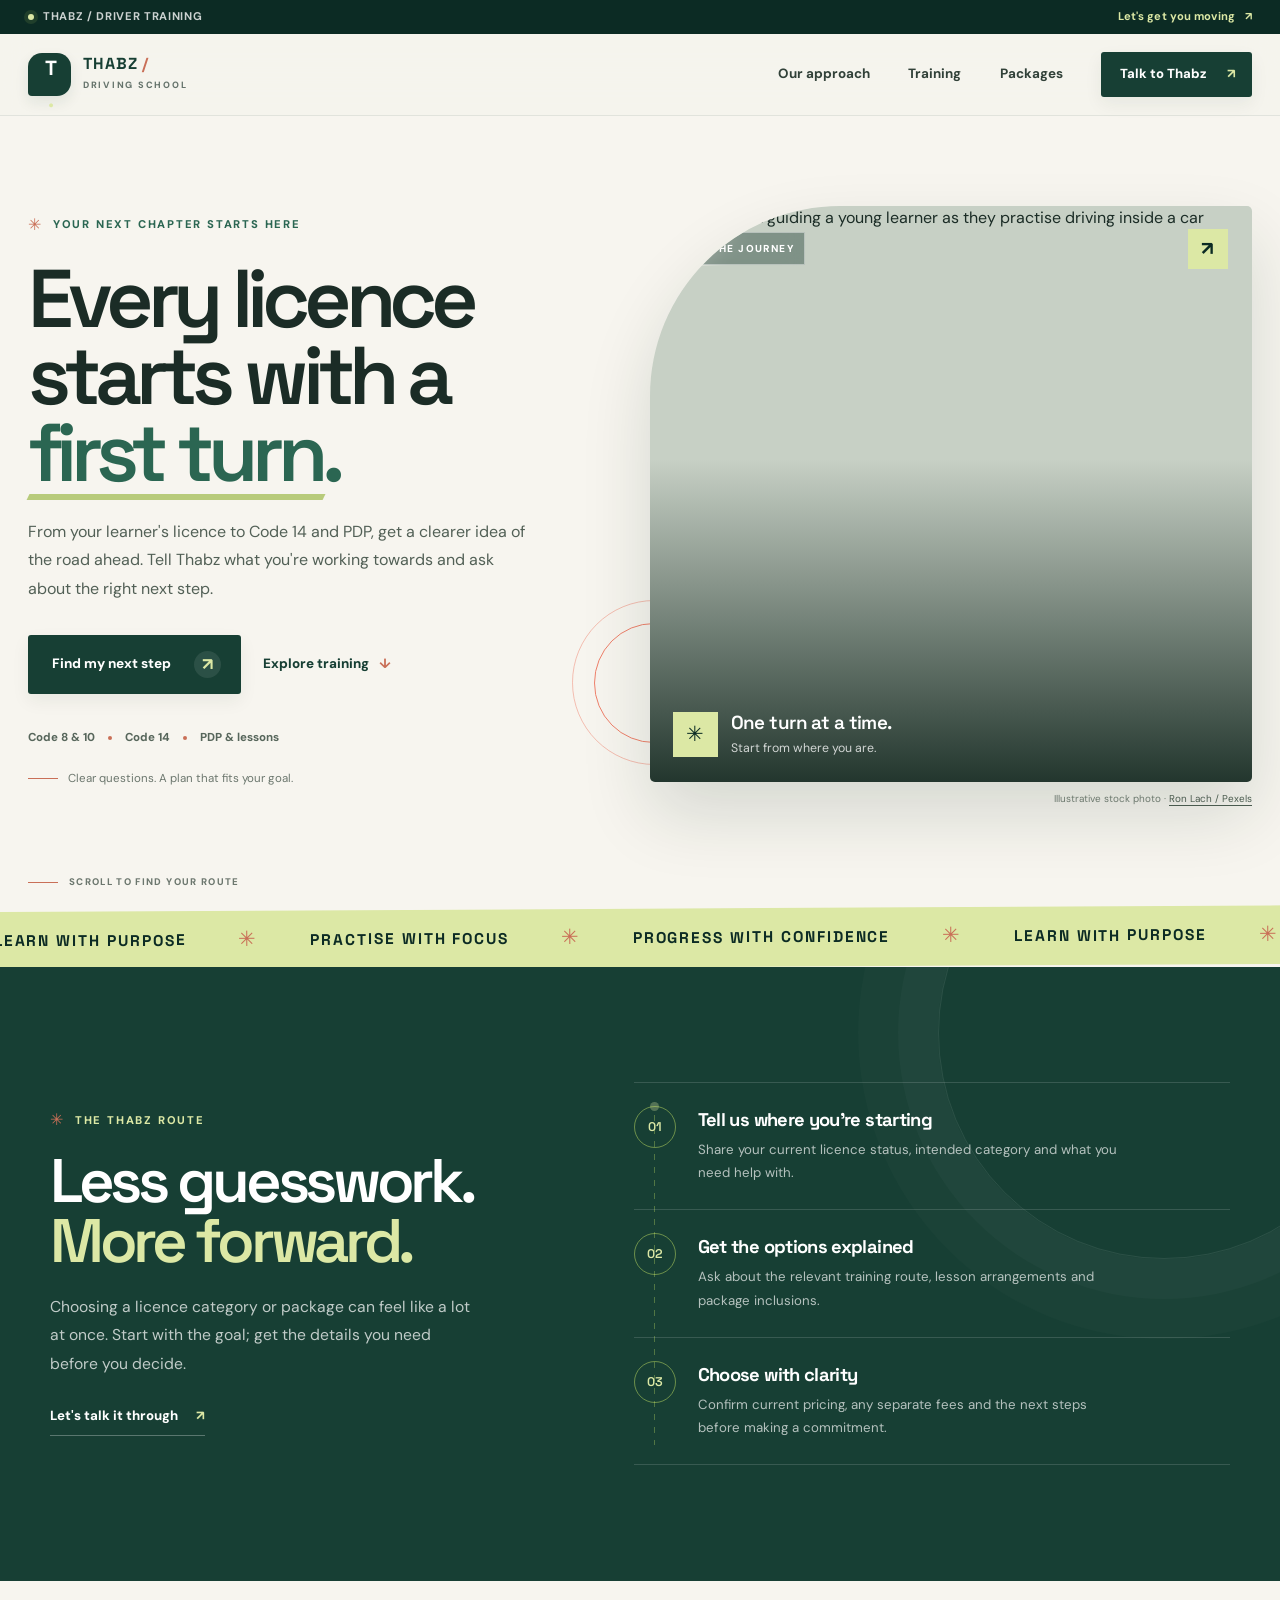
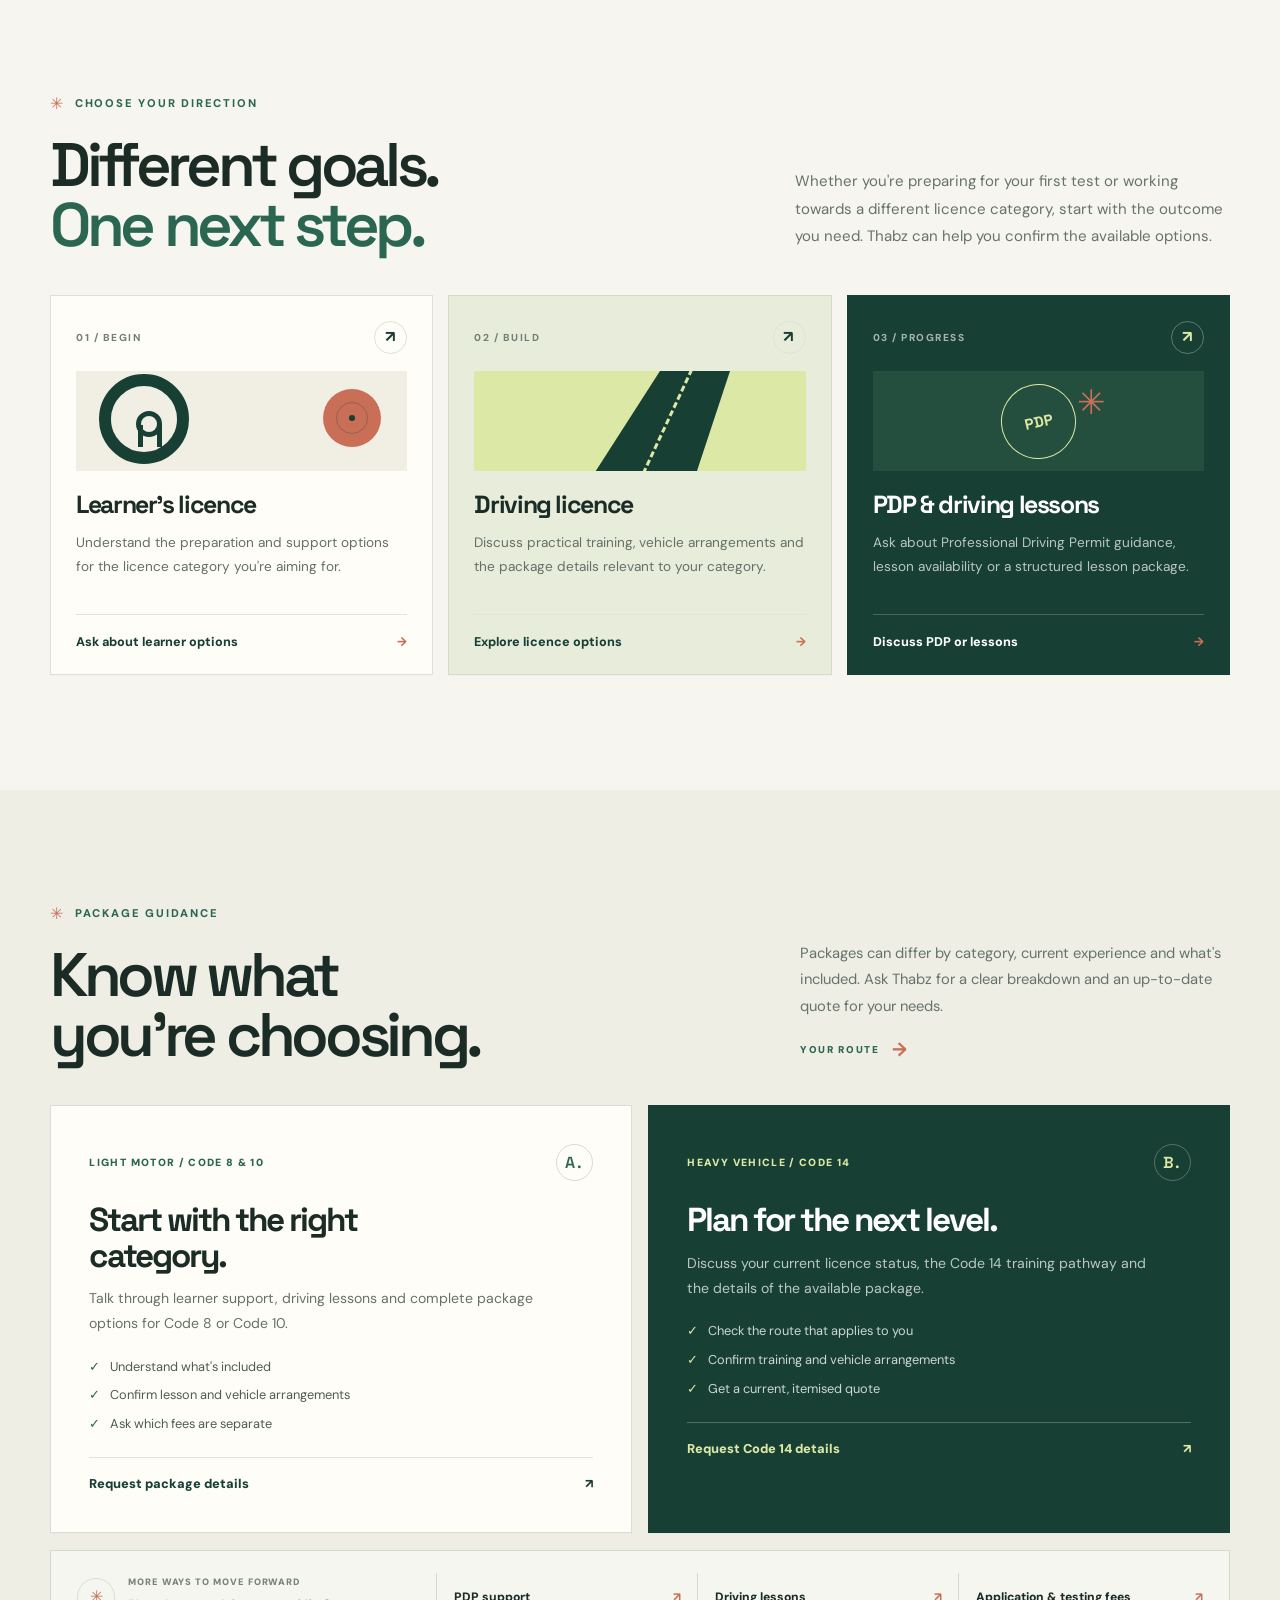
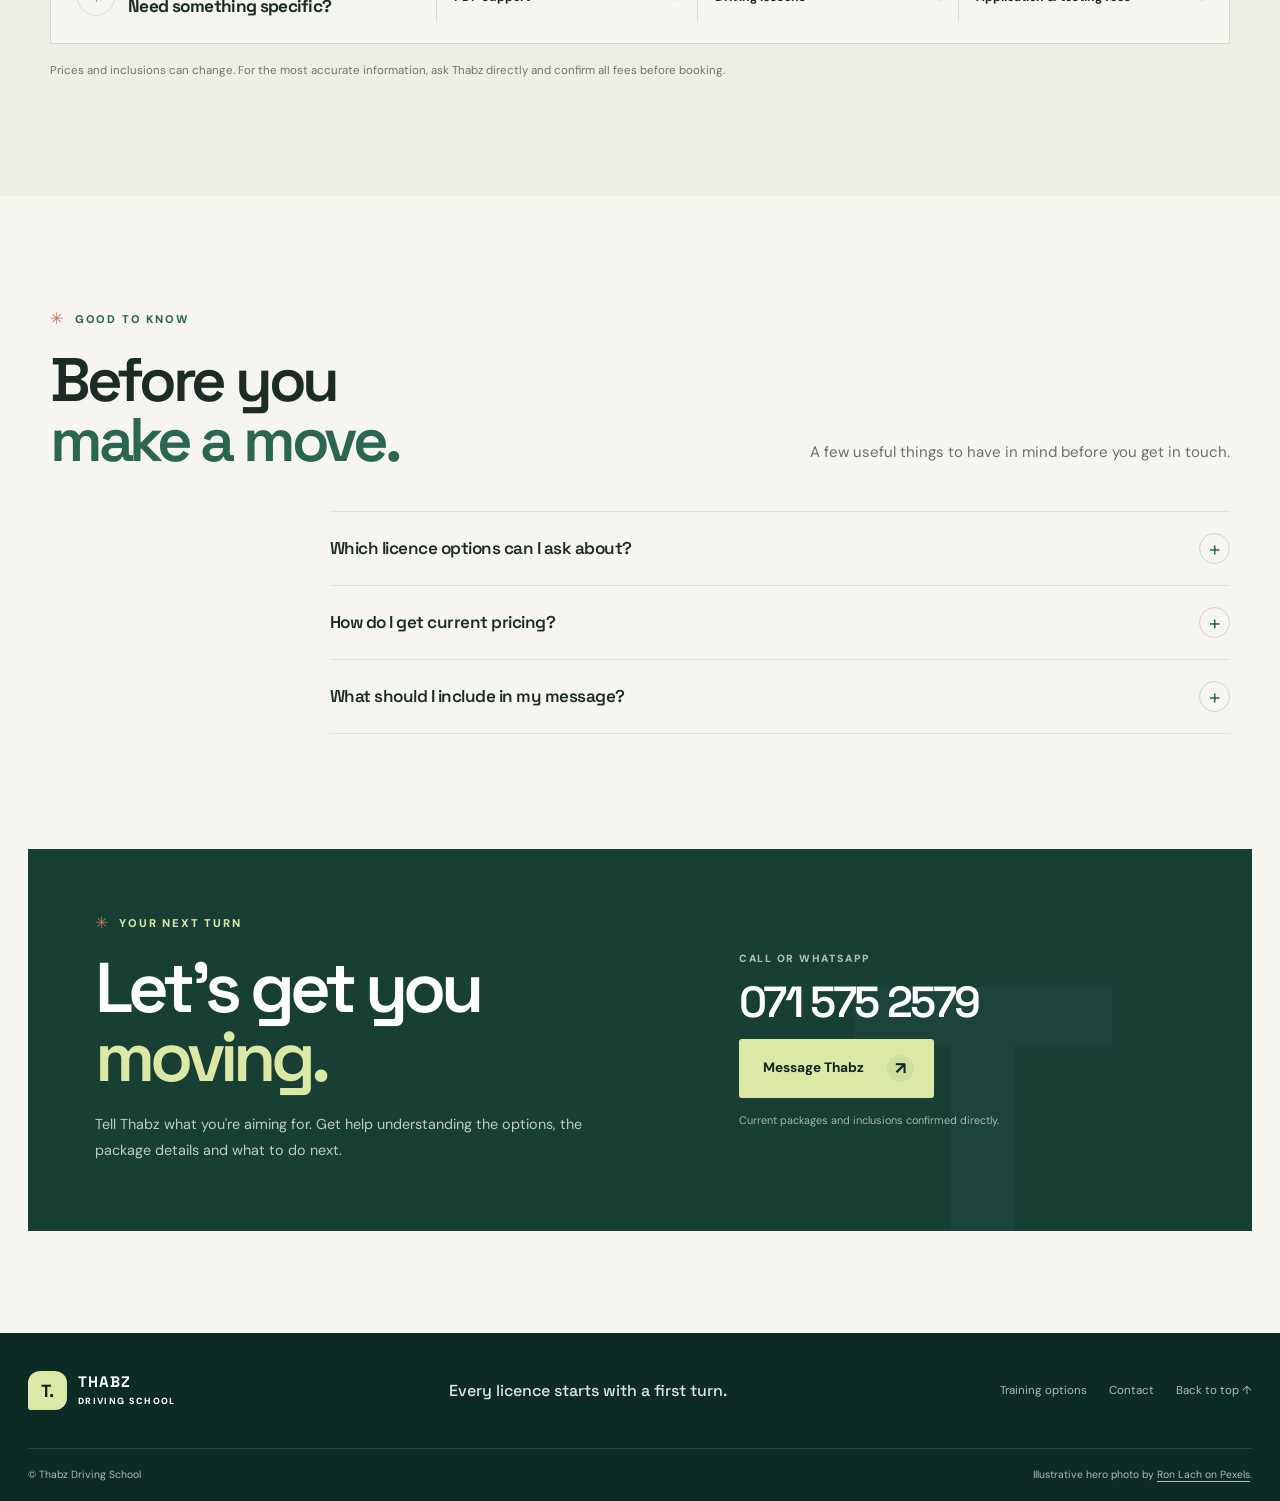
==== commit f194eb6b: "Align browser theme colour with refined Thabz palette" ====
--- a/index.html
+++ b/index.html
@@ -3,7 +3,7 @@
 <head>
   <meta charset="utf-8">
   <meta name="viewport" content="width=device-width, initial-scale=1">
-  <meta name="theme-color" content="#103b2c">
+  <meta name="theme-color" content="#173f34">
   <meta name="description" content="Explore Thabz Driving School's learner's licence, Code 8, Code 10, Code 14, PDP and driving lesson options. Get clear guidance and request a current quote directly.">
   <meta property="og:type" content="website">
   <meta property="og:title" content="Thabz Driving School — Every licence starts with a first turn">
@@ -55,7 +55,7 @@
     </nav>
   </header>
 
-  <main id="main-content">
+  <main id="main-content" tabindex="-1">
     <section class="hero">
       <div class="hero-copy">
         <p class="eyebrow"><span class="eyebrow-mark" aria-hidden="true">✳</span> YOUR NEXT CHAPTER STARTS HERE</p>
--- a/styles.css
+++ b/styles.css
@@ -1,17 +1,17 @@
 :root {
   color-scheme: light;
-  --forest: #103b2c;
-  --forest-deep: #092a20;
-  --forest-bright: #1e6247;
-  --lime: #d8f66a;
-  --lime-dark: #b6d84c;
-  --paper: #f5f4ed;
-  --paper-2: #e9ece2;
-  --white: #fffef9;
-  --ink: #14251d;
-  --muted: #626f66;
-  --line: #d9dfd5;
-  --coral: #f47b65;
+  --forest: #173f34;
+  --forest-deep: #0c2b24;
+  --forest-bright: #2b6652;
+  --lime: #dce8a5;
+  --lime-dark: #b8cb7b;
+  --paper: #f7f5ef;
+  --paper-2: #eeeee5;
+  --white: #fffdf8;
+  --ink: #1b2c26;
+  --muted: #65736b;
+  --line: #dfe3d9;
+  --coral: #c96f57;
   --font-body: "DM Sans", Arial, sans-serif;
   --font-display: "Space Grotesk", "DM Sans", sans-serif;
   font-synthesis: none;
@@ -460,3 +460,42 @@
   .not-found h1 { font-size: clamp(3rem, 10vw, 4.7rem); }
   .not-found-actions { align-items: flex-start; flex-direction: column; gap: 18px; }
 }
+
+/* Visible focus for the keyboard skip-navigation destination. */
+main[tabindex="-1"]:focus-visible { outline: 3px solid var(--coral); outline-offset: 5px; }
+
+/* Keep primary navigation available when JavaScript is disabled. */
+@media (max-width: 760px) {
+  .site-header:not(.has-mobile-menu) .menu-toggle { display: none; }
+  .site-header:not(.has-mobile-menu) nav {
+    position: static;
+    width: 100%;
+    padding: 10px 0 4px;
+    display: flex;
+    align-items: center;
+    justify-content: space-between;
+    flex-direction: row;
+    flex-wrap: wrap;
+    gap: 8px 14px;
+    background: transparent;
+    border: 0;
+    box-shadow: none;
+  }
+  .site-header:not(.has-mobile-menu) nav .nav-cta { margin-top: 0; }
+}
+
+
+/* Brand polish: calmer evergreen, warm paper and soft-citrus accents. */
+:root { --accent-wash: #e8eddb; --surface-warm: #f1eee4; }
+.site-header { border-bottom-color: #173f3417; }
+.site-header.is-scrolled { box-shadow: 0 12px 32px #0c2b2412; }
+.training-card, .package-card { box-shadow: 0 1px 0 #173f3405; }
+.training-card:hover, .package-card:hover { box-shadow: 0 22px 45px #0c2b2414; }
+.training-card-featured { background: var(--accent-wash); border-color: #d3ddc5; }
+.illustration-learn { background: var(--surface-warm); }
+.packages-section { background: #eeeee5; }
+.button-primary, .nav-cta { box-shadow: 0 7px 18px #0c2b2410; }
+.button-primary:hover, .nav-cta:hover { box-shadow: 0 12px 24px #0c2b241c; }
+@media (prefers-reduced-motion: reduce) {
+  .site-header, .nav-link::after, .nav-cta, .button, .training-card, .package-card { transition-duration: .01ms !important; }
+}
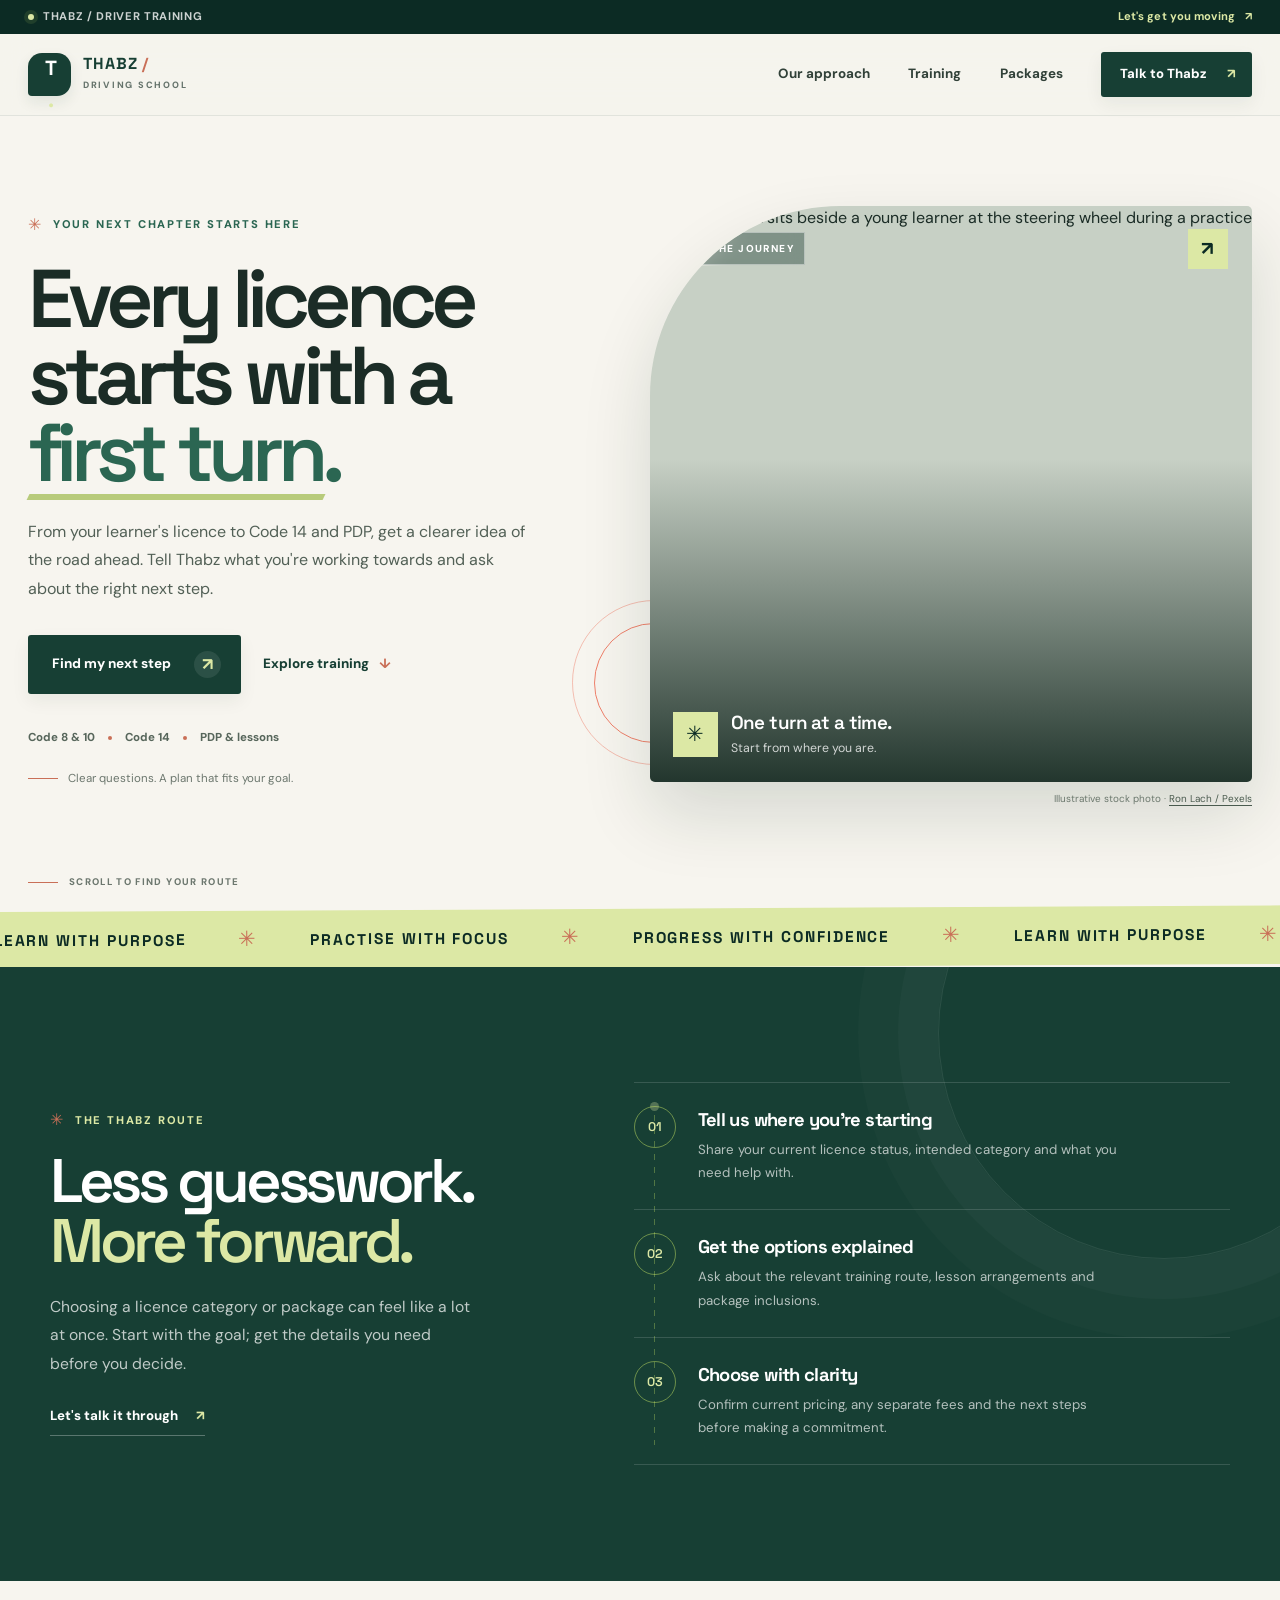
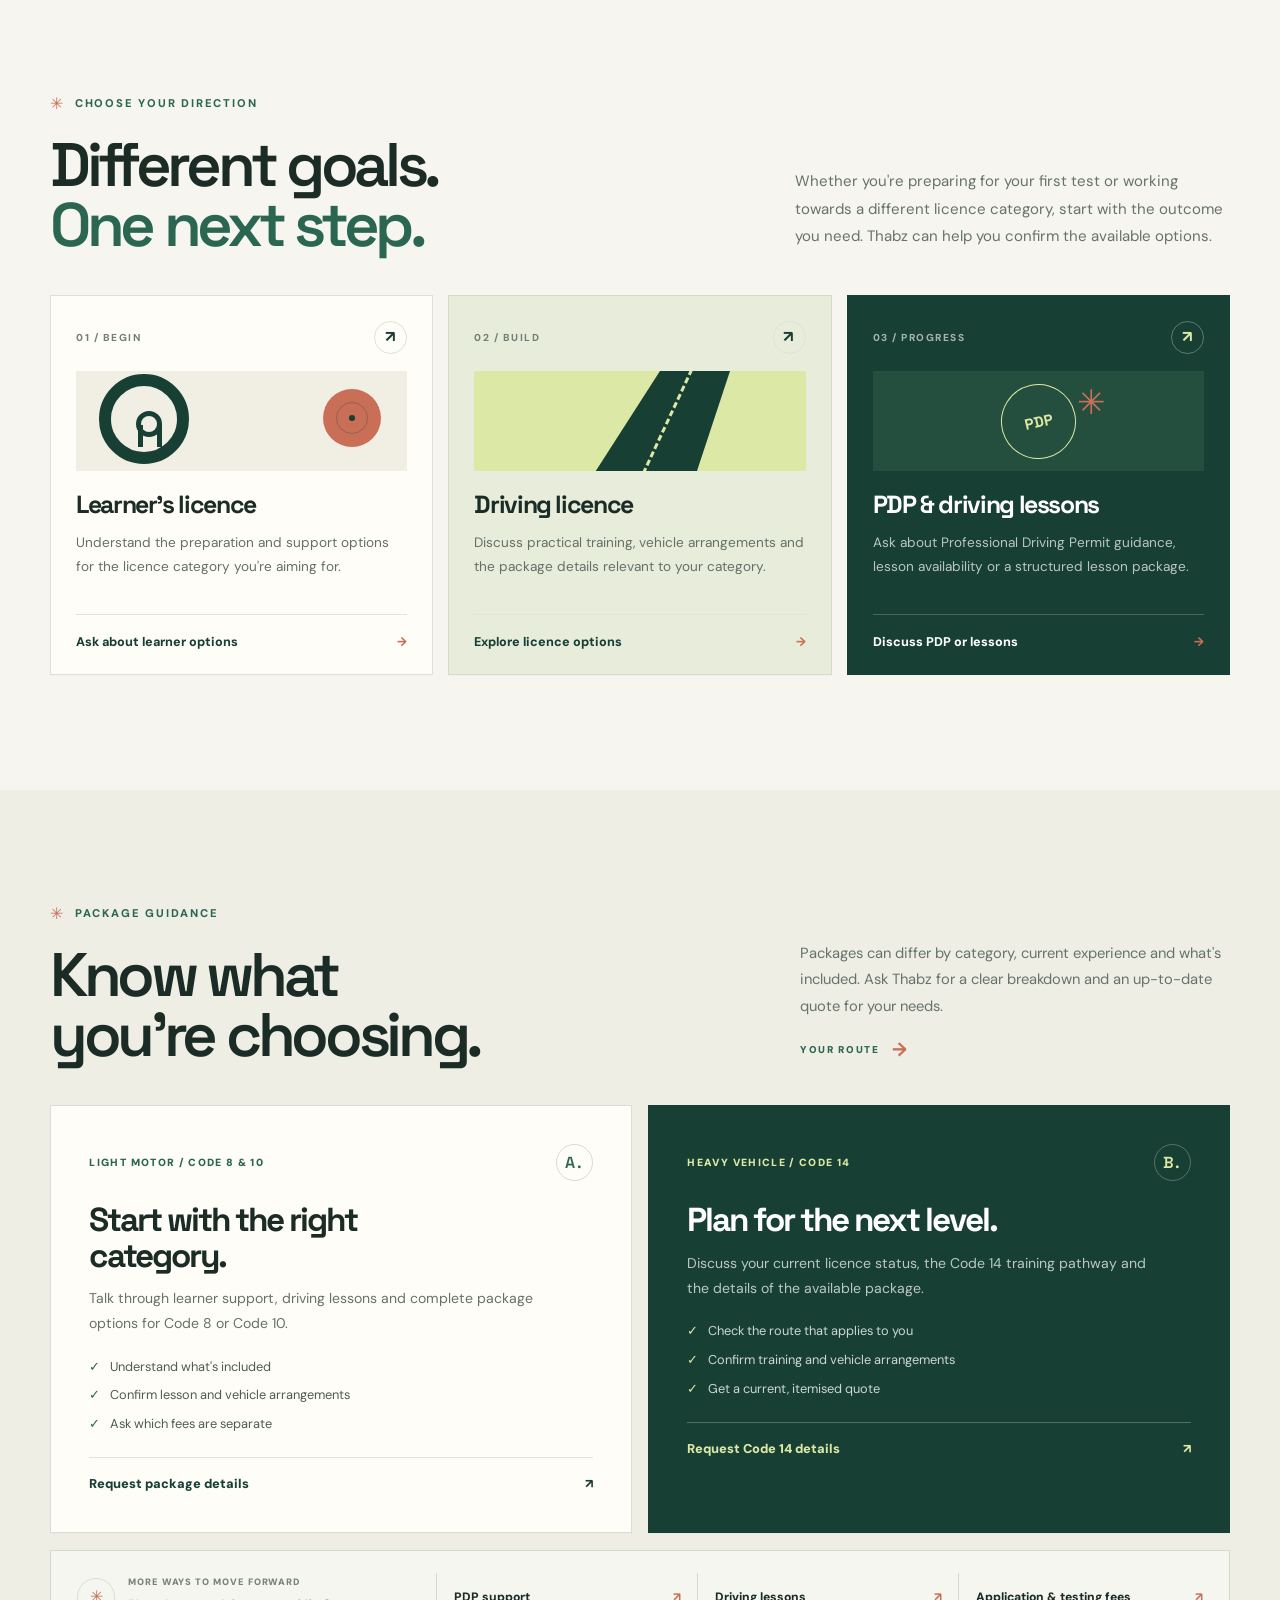
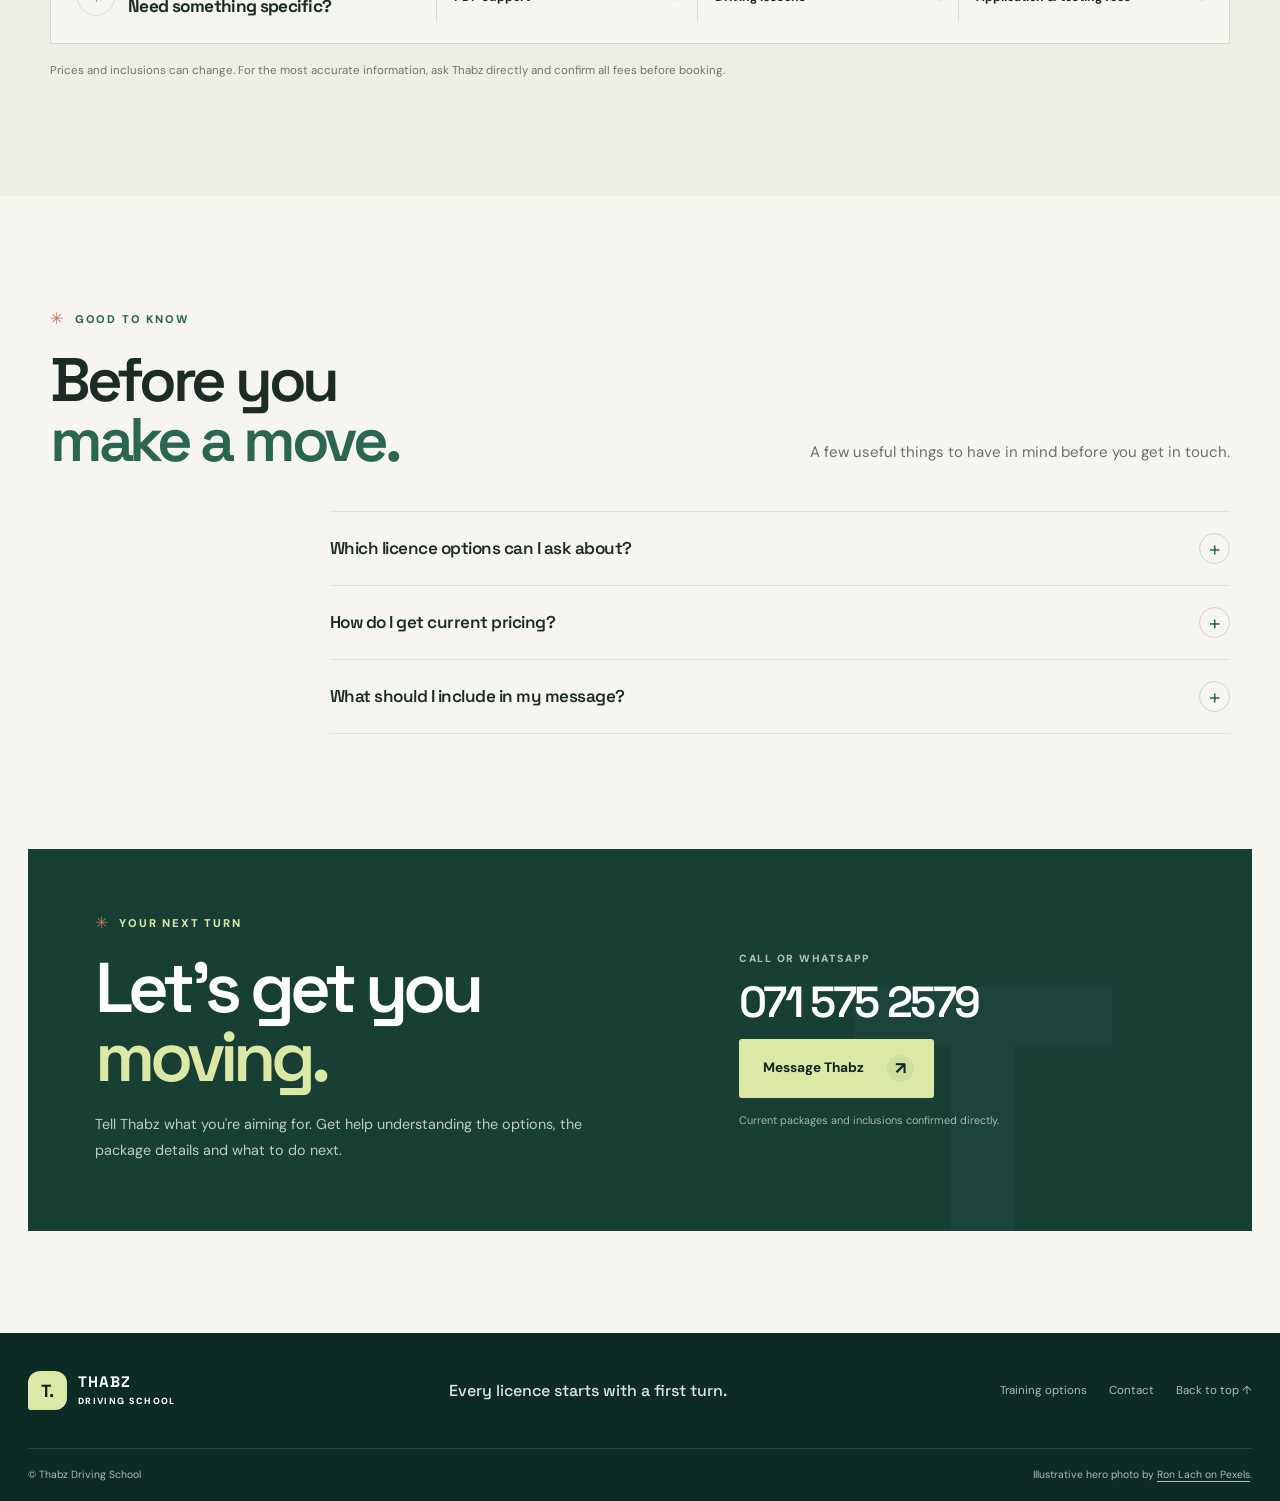
==== commit db81313a: "Polish sharing metadata and photo description" ====
--- a/index.html
+++ b/index.html
@@ -8,11 +8,11 @@
   <meta property="og:type" content="website">
   <meta property="og:title" content="Thabz Driving School — Every licence starts with a first turn">
   <meta property="og:description" content="Your next step behind the wheel starts with a clear plan. Explore driving options and speak to Thabz.">
-  <meta property="og:image" content="https://images.pexels.com/photos/9518029/pexels-photo-9518029.jpeg?auto=compress&cs=tinysrgb&w=1400">
+  <meta property="og:image" content="https://images.pexels.com/photos/9518029/pexels-photo-9518029.jpeg?auto=compress&amp;cs=tinysrgb&amp;w=1400">
   <meta name="twitter:card" content="summary_large_image">
   <meta name="twitter:title" content="Thabz Driving School — Every licence starts with a first turn">
   <meta name="twitter:description" content="Your next step behind the wheel starts with a clear plan. Explore driving options and speak to Thabz.">
-  <meta name="twitter:image" content="https://images.pexels.com/photos/9518029/pexels-photo-9518029.jpeg?auto=compress&cs=tinysrgb&w=1400">
+  <meta name="twitter:image" content="https://images.pexels.com/photos/9518029/pexels-photo-9518029.jpeg?auto=compress&amp;cs=tinysrgb&amp;w=1400">
   <title>Thabz Driving School | Driver Training & Licence Guidance</title>
   <link rel="icon" href="favicon.svg" type="image/svg+xml">
   <link rel="preconnect" href="https://fonts.googleapis.com">
@@ -79,7 +79,7 @@
             src="https://images.pexels.com/photos/9518029/pexels-photo-9518029.jpeg?auto=compress&amp;cs=tinysrgb&amp;w=1400"
             srcset="https://images.pexels.com/photos/9518029/pexels-photo-9518029.jpeg?auto=compress&amp;cs=tinysrgb&amp;w=760 760w, https://images.pexels.com/photos/9518029/pexels-photo-9518029.jpeg?auto=compress&amp;cs=tinysrgb&amp;w=1100 1100w, https://images.pexels.com/photos/9518029/pexels-photo-9518029.jpeg?auto=compress&amp;cs=tinysrgb&amp;w=1400 1400w"
             sizes="(max-width: 760px) calc(100vw - 36px), 49vw"
-            alt="A Black adult guiding a young learner as they practise driving inside a car"
+            alt="A Black adult sits beside a young learner at the steering wheel during a practice drive"
             width="1400" height="933" fetchpriority="high" decoding="async">
           <div class="photo-topline"><span class="photo-index">01 / THE JOURNEY</span><span class="photo-cross" aria-hidden="true">↗</span></div>
           <div class="photo-caption">
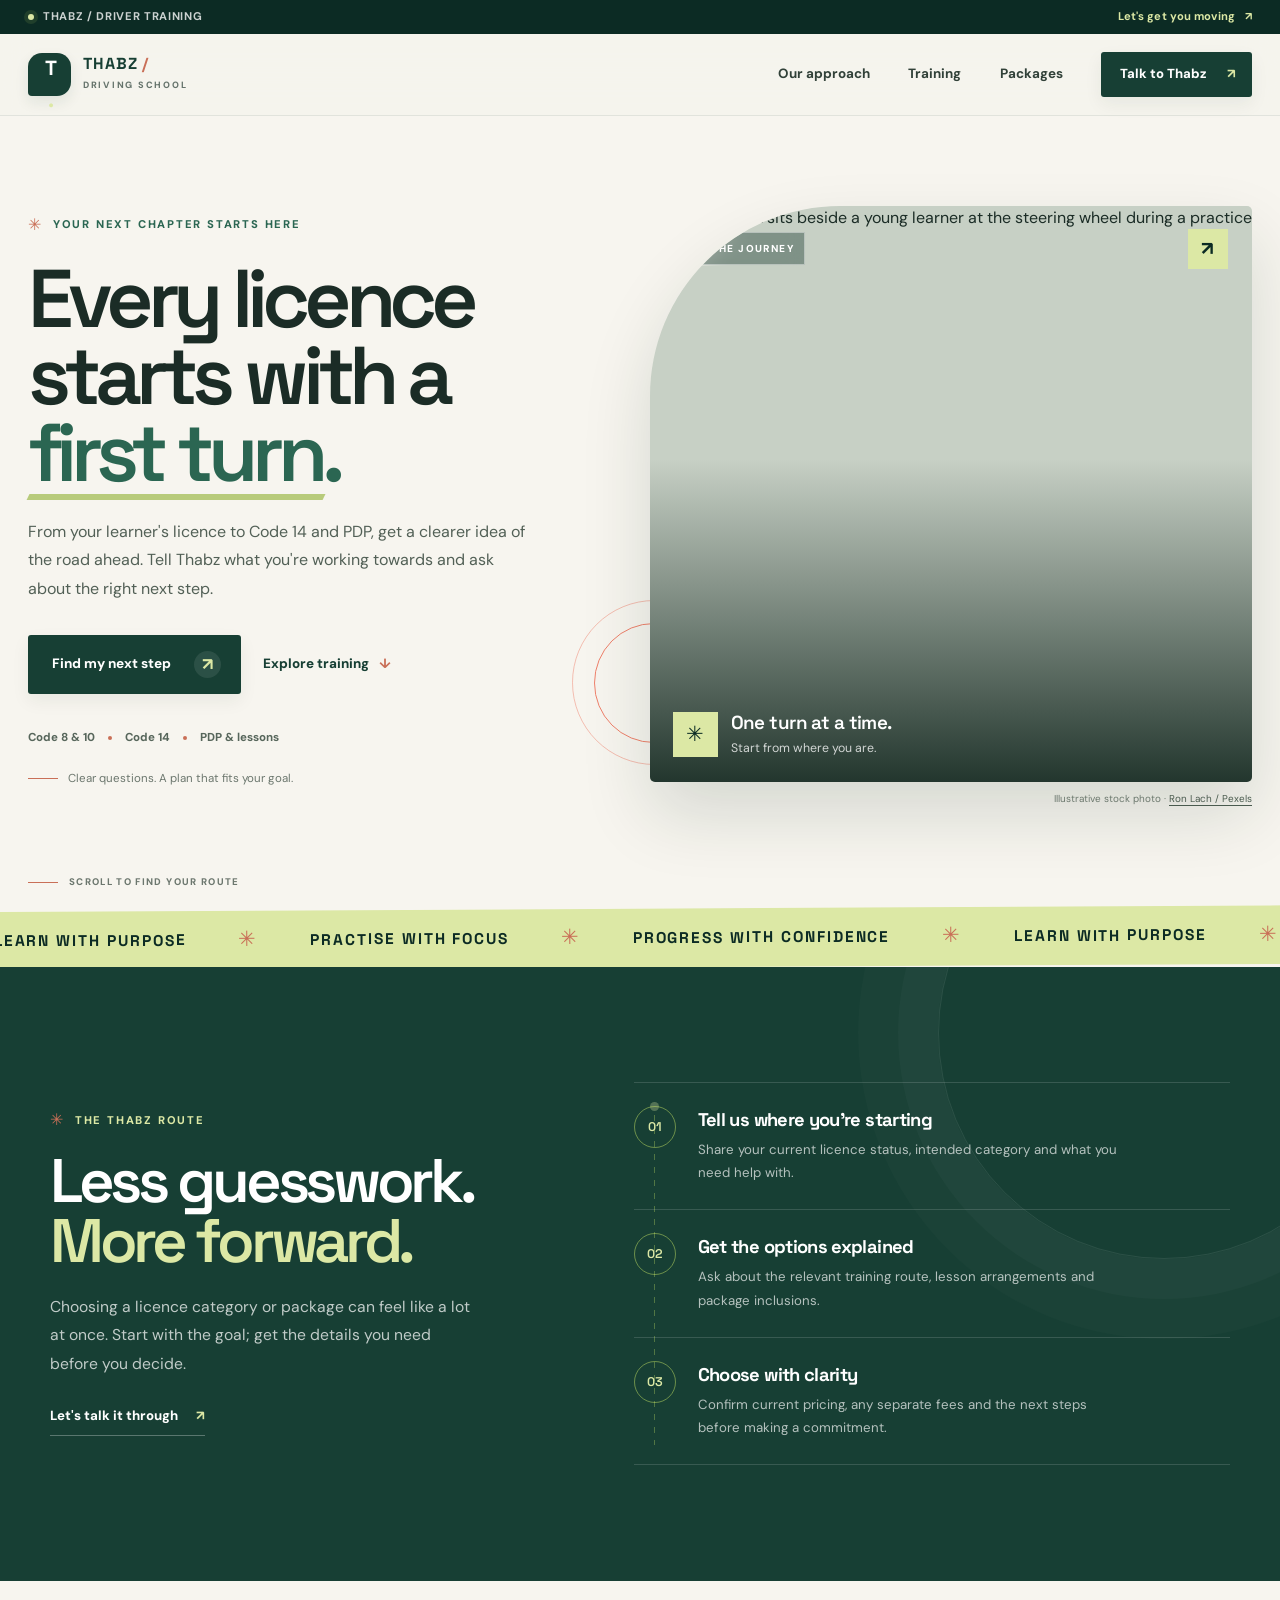
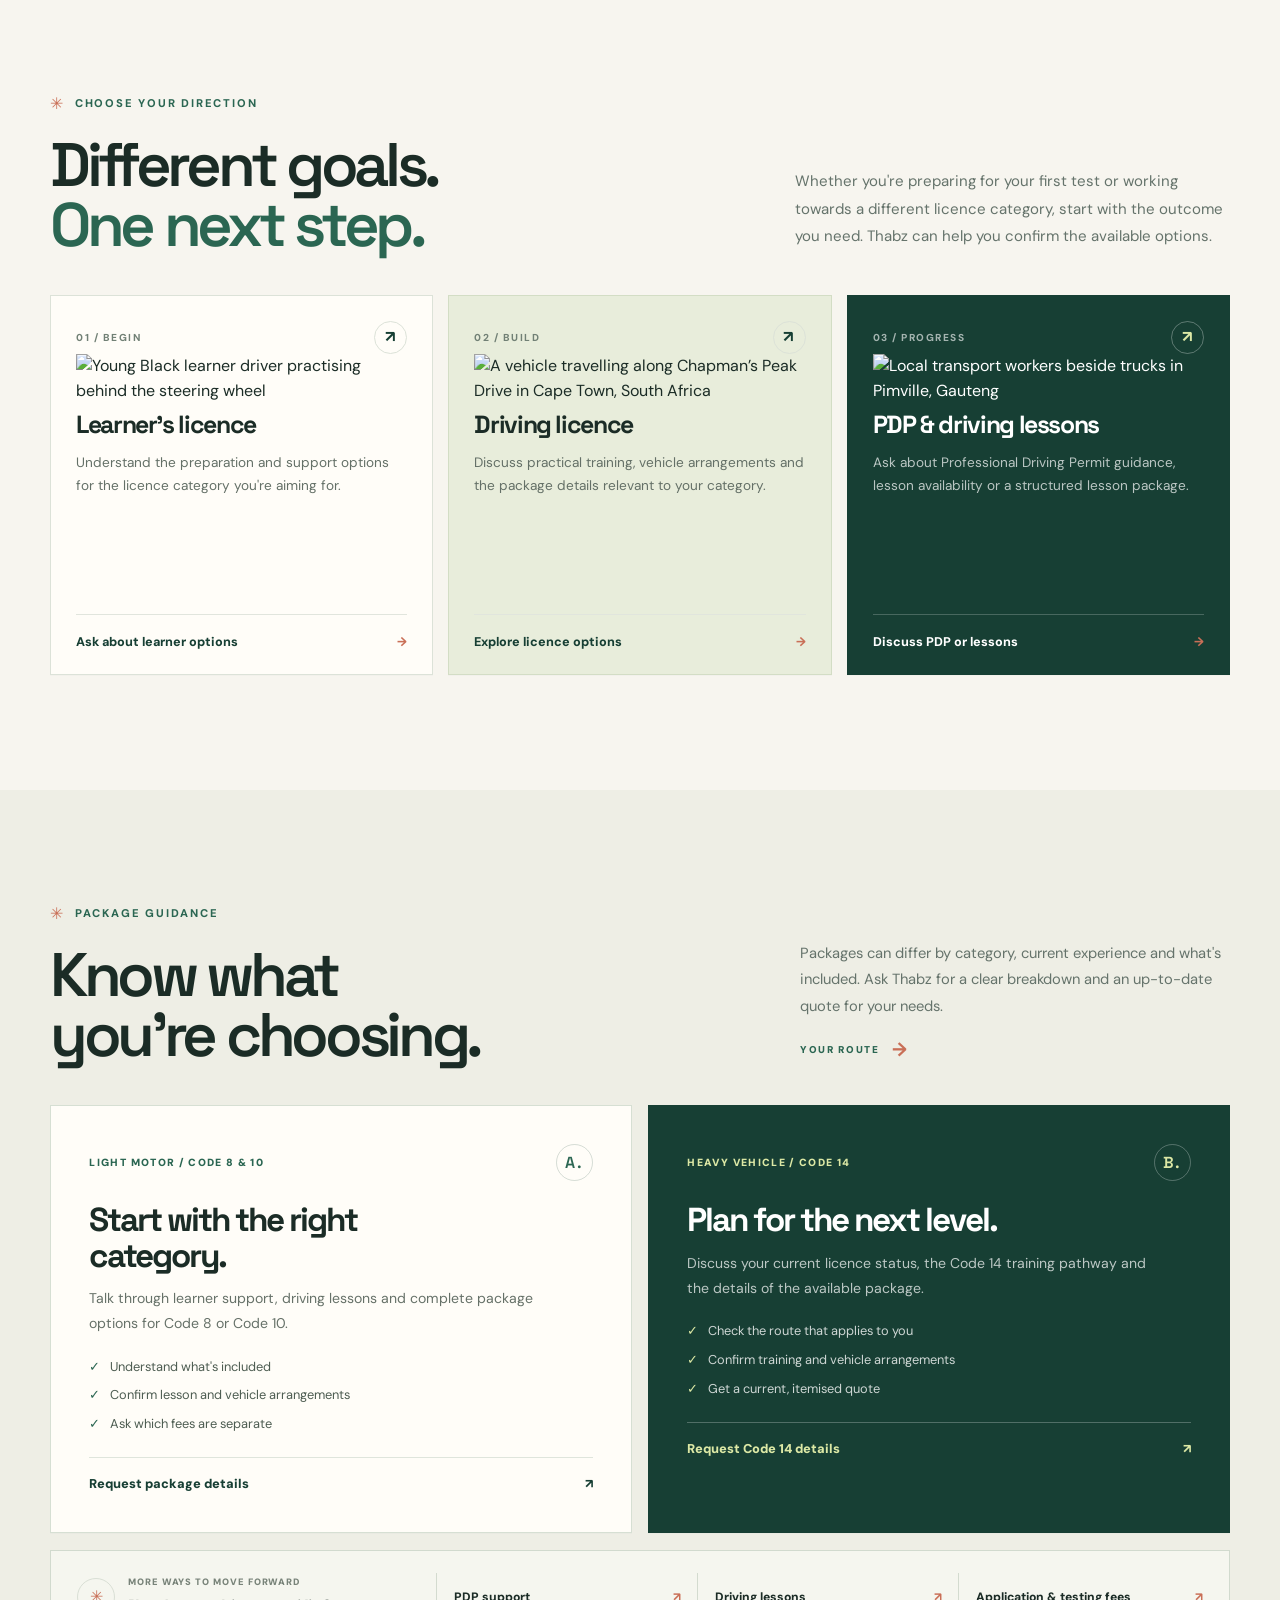
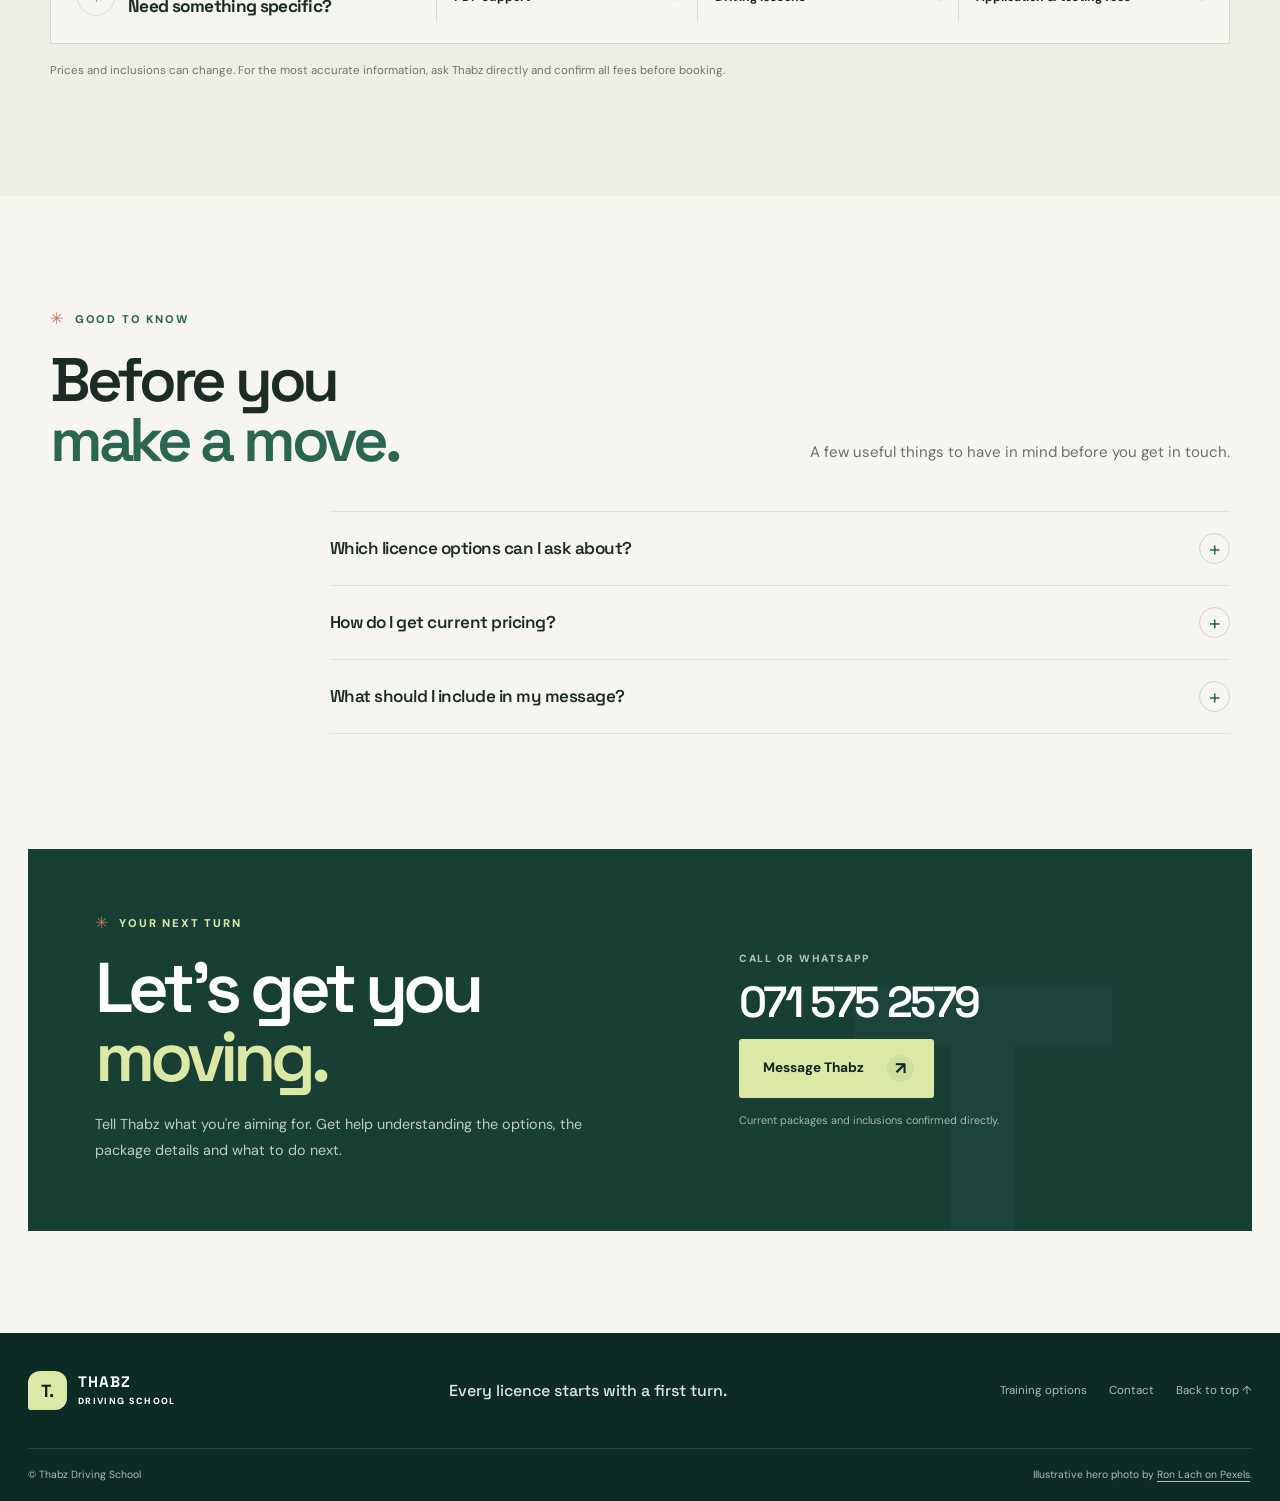
==== commit 70447587: "Replace abstract training-card art with licensed South African photography" ====
--- a/index.html
+++ b/index.html
@@ -139,21 +139,21 @@
       <div class="training-grid">
         <article class="training-card training-card-light">
           <div class="card-top"><span class="card-number">01 / BEGIN</span><span class="card-arrow" aria-hidden="true">↗</span></div>
-          <div class="card-illustration illustration-learn" aria-hidden="true"><span class="steering-wheel"></span><span class="illustration-dot"></span></div>
+          <div class="card-photo card-photo-learner"><img src="https://images.pexels.com/photos/9518016/pexels-photo-9518016.jpeg?auto=compress&amp;cs=tinysrgb&amp;w=900" alt="Young Black learner driver practising behind the steering wheel" loading="lazy" decoding="async"></div>
           <h3>Learner's licence</h3>
           <p>Understand the preparation and support options for the licence category you're aiming for.</p>
           <a data-event="WHATSAPP_CLICK" href="https://wa.me/27715752579?text=Hi%20Thabz%2C%20I%27m%20preparing%20for%20my%20learner%27s%20licence.%20What%20options%20are%20available%3F">Ask about learner options <span aria-hidden="true">→</span></a>
         </article>
         <article class="training-card training-card-featured">
           <div class="card-top"><span class="card-number">02 / BUILD</span><span class="card-arrow" aria-hidden="true">↗</span></div>
-          <div class="card-illustration illustration-drive" aria-hidden="true"><span class="road-shape"></span><span class="road-dash"></span></div>
+          <div class="card-photo card-photo-road"><img src="https://images.pexels.com/photos/3886669/pexels-photo-3886669.jpeg?auto=compress&amp;cs=tinysrgb&amp;w=900" alt="A vehicle travelling along Chapman’s Peak Drive in Cape Town, South Africa" loading="lazy" decoding="async"></div>
           <h3>Driving licence</h3>
           <p>Discuss practical training, vehicle arrangements and the package details relevant to your category.</p>
           <a data-event="WHATSAPP_CLICK" href="https://wa.me/27715752579?text=Hi%20Thabz%2C%20please%20help%20me%20compare%20the%20available%20driving%20licence%20options.">Explore licence options <span aria-hidden="true">→</span></a>
         </article>
         <article class="training-card training-card-dark">
           <div class="card-top"><span class="card-number">03 / PROGRESS</span><span class="card-arrow" aria-hidden="true">↗</span></div>
-          <div class="card-illustration illustration-pdp" aria-hidden="true"><span class="pdp-ring">PDP</span><span class="pdp-star">✳</span></div>
+          <div class="card-photo card-photo-pdp"><img src="https://images.pexels.com/photos/4612683/pexels-photo-4612683.jpeg?auto=compress&amp;cs=tinysrgb&amp;w=900" alt="Local transport workers beside trucks in Pimville, Gauteng" loading="lazy" decoding="async"></div>
           <h3>PDP &amp; driving lessons</h3>
           <p>Ask about Professional Driving Permit guidance, lesson availability or a structured lesson package.</p>
           <a data-event="WHATSAPP_CLICK" href="https://wa.me/27715752579?text=Hi%20Thabz%2C%20please%20explain%20the%20PDP%20and%20driving%20lesson%20options%20available.">Discuss PDP or lessons <span aria-hidden="true">→</span></a>
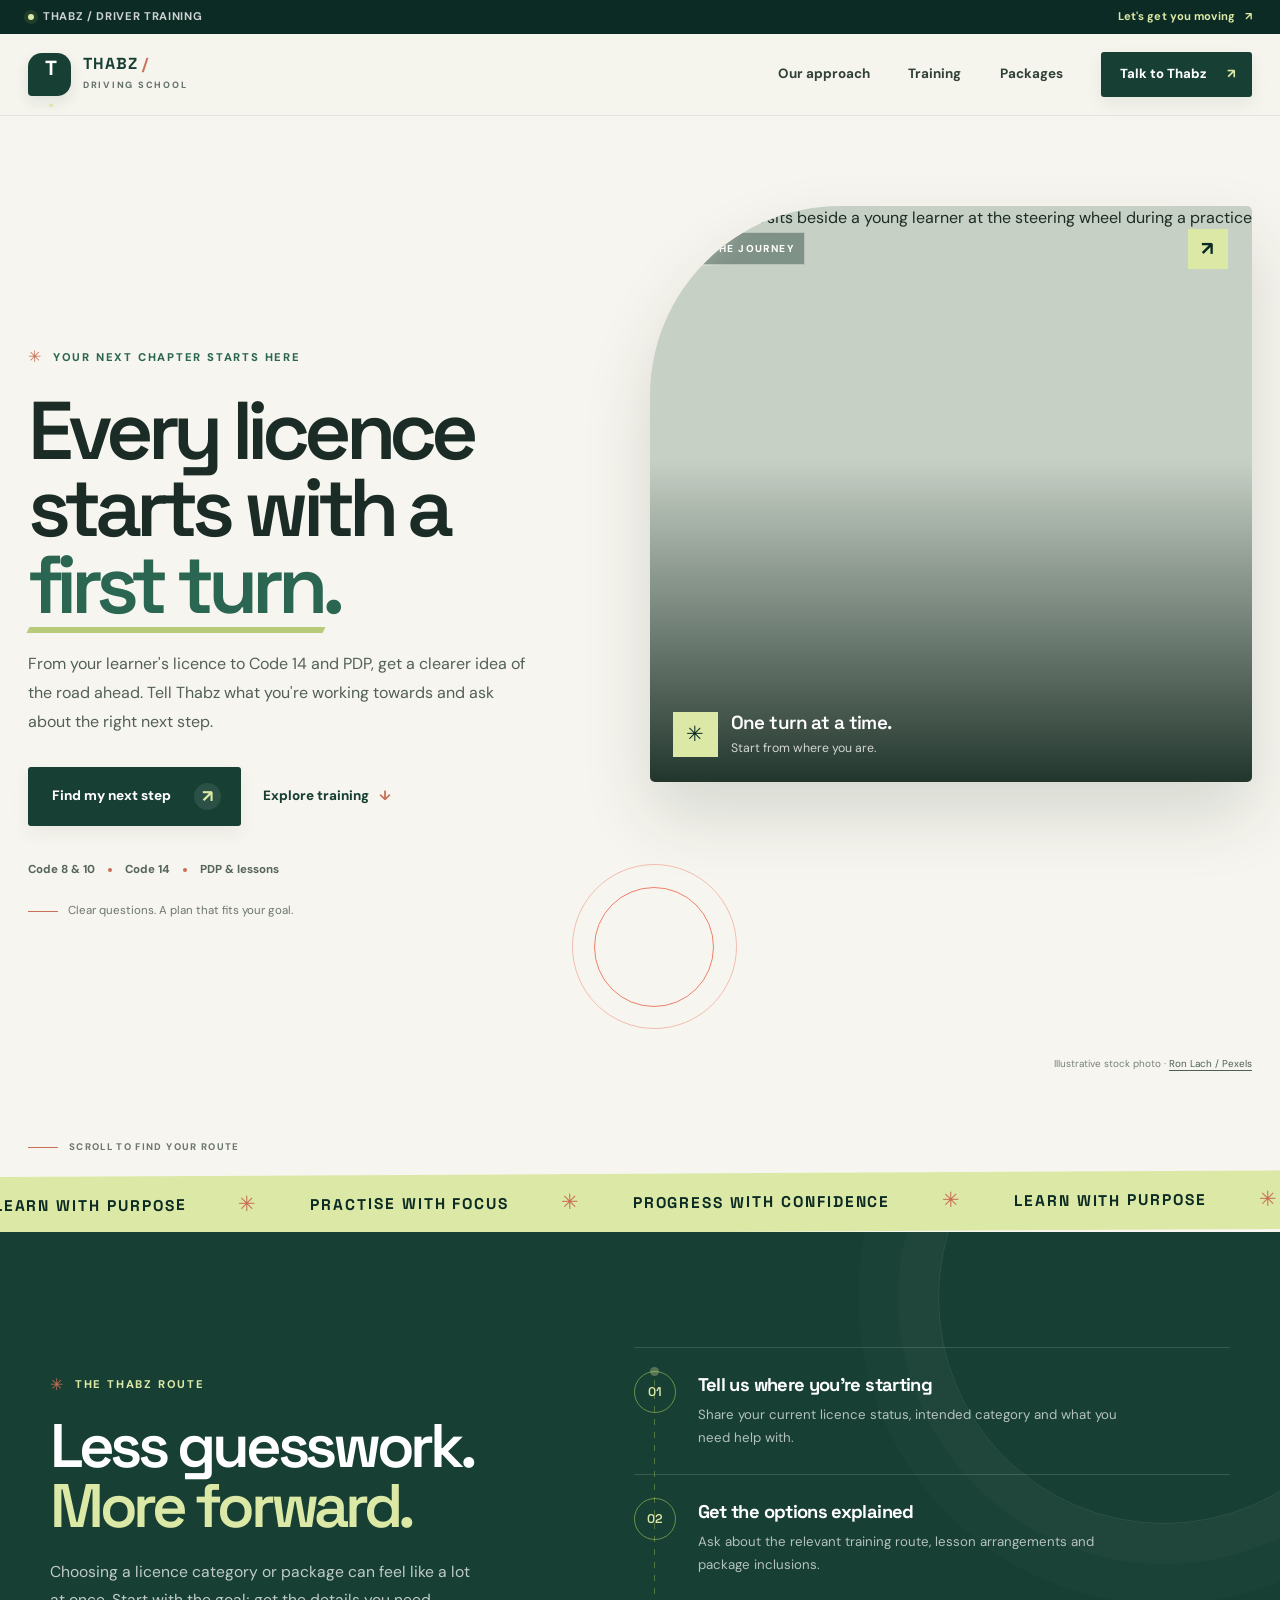
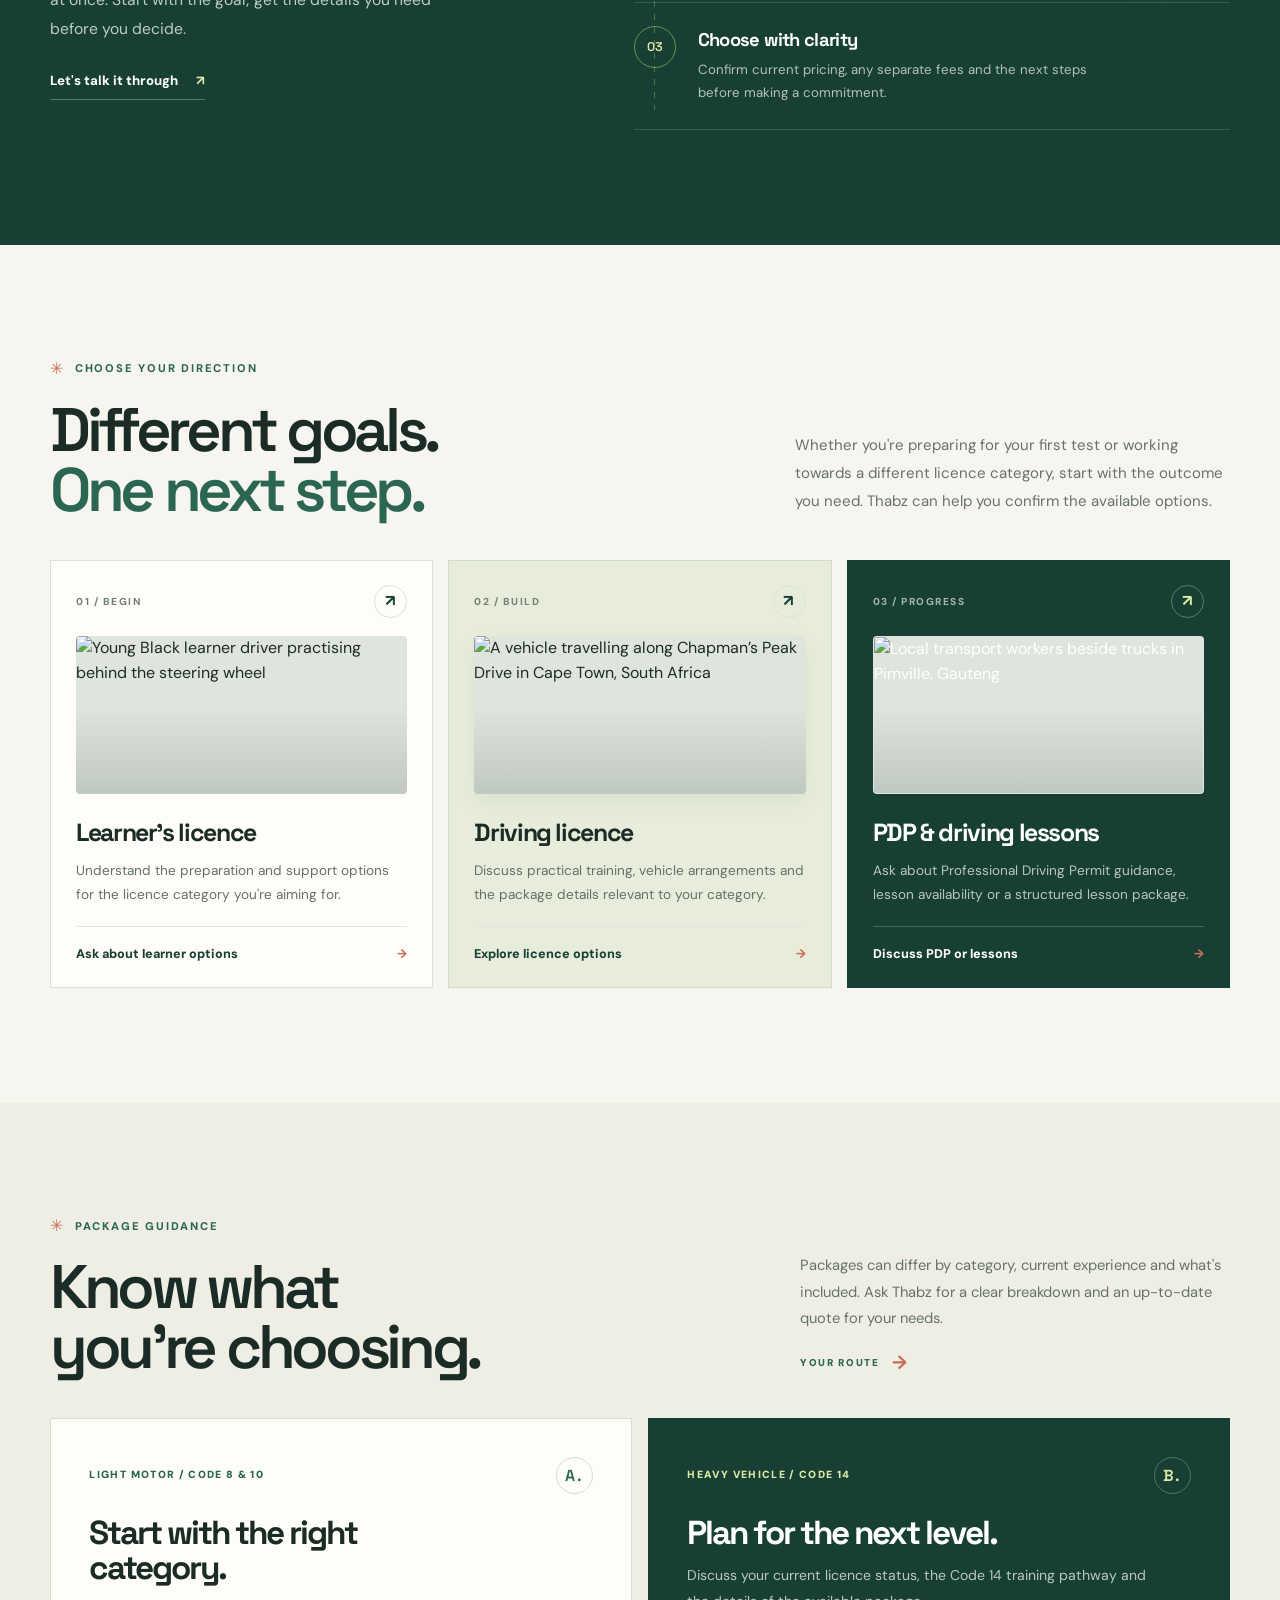
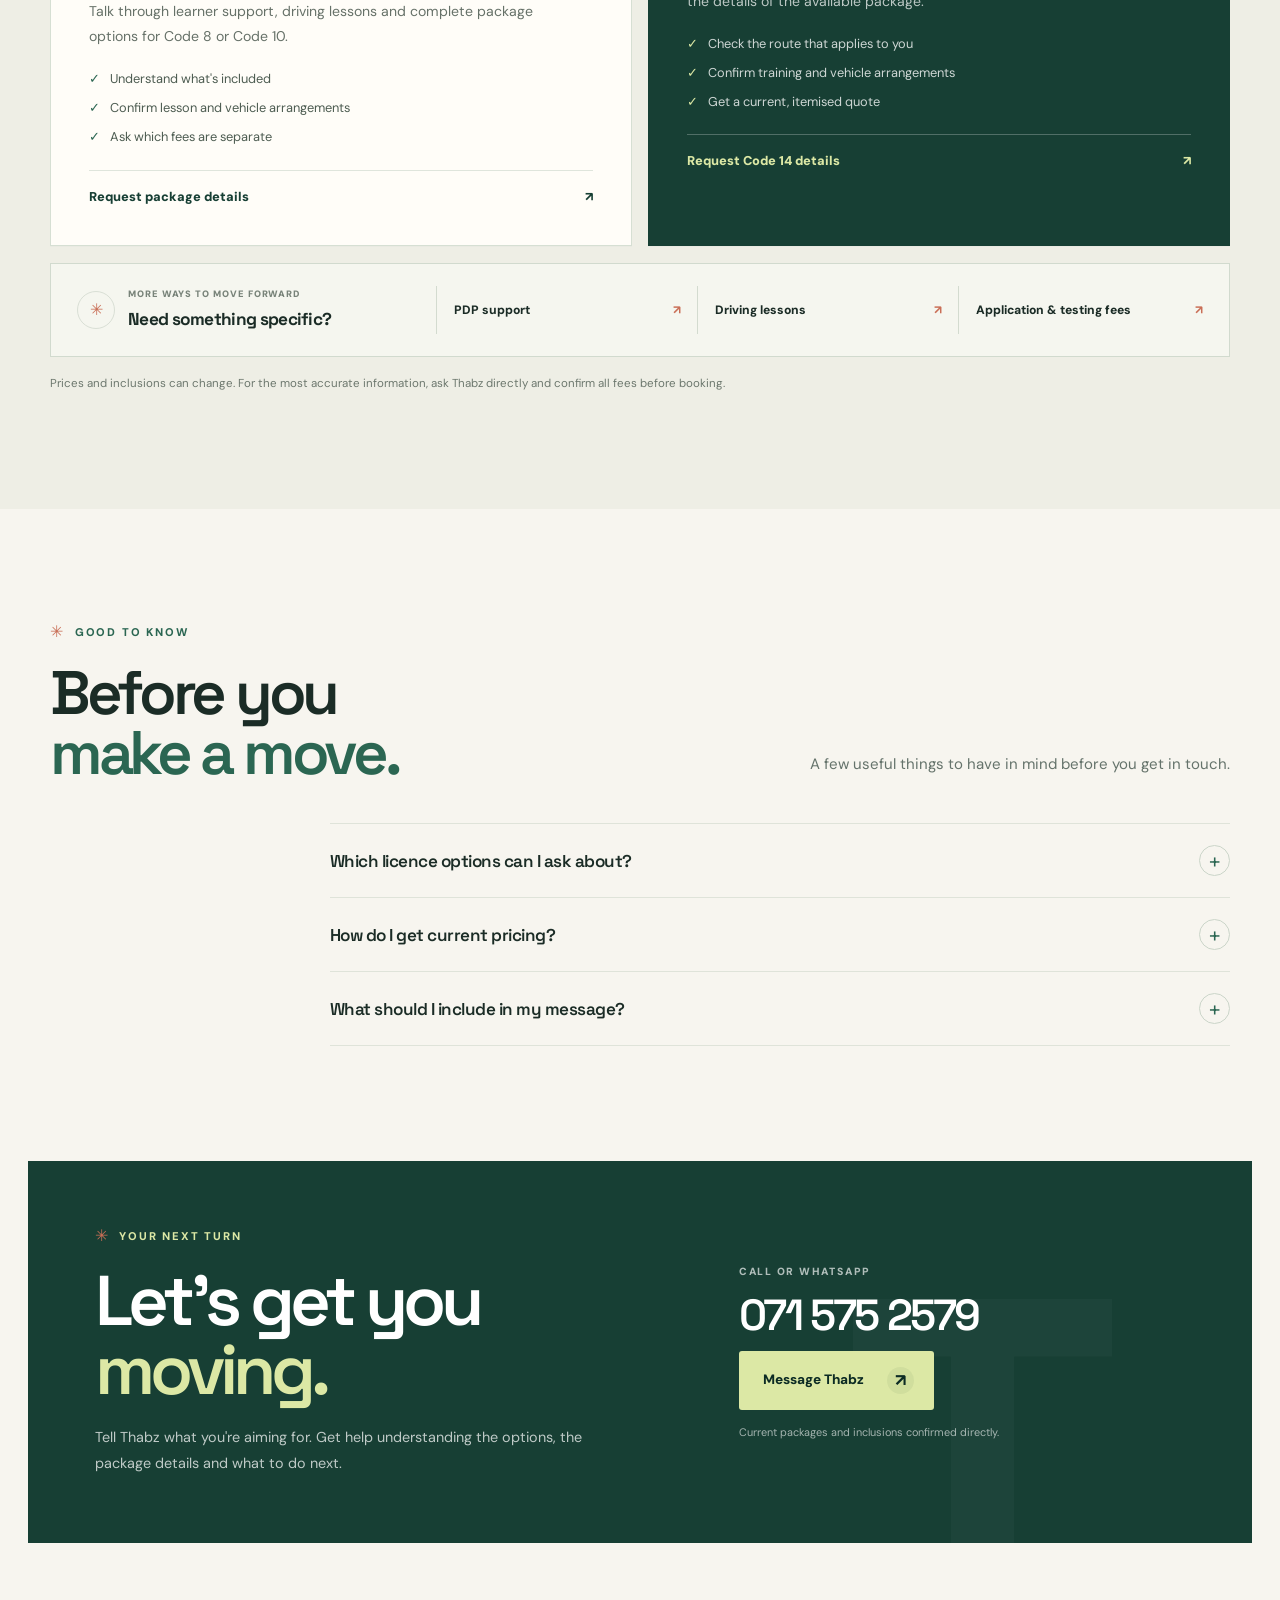
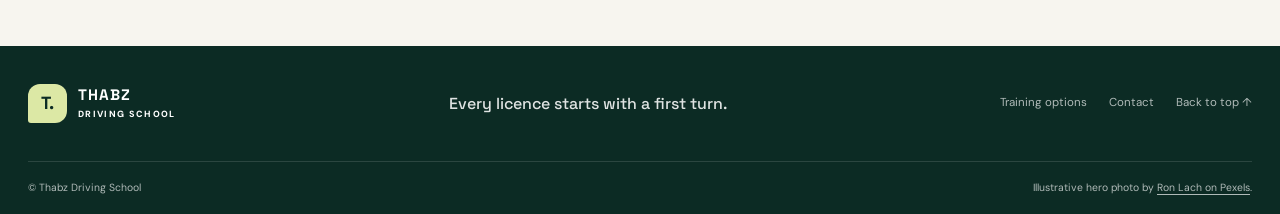
==== commit ae6344ad: "Add authentic Thabz fleet detail to hero composition" ====
--- a/index.html
+++ b/index.html
@@ -87,6 +87,11 @@
             <span><strong>One turn at a time.</strong><small>Start from where you are.</small></span>
           </div>
         </div>
+        <div class="fleet-peek" data-reveal>
+          <img src="assets/thabz-fleet.jpg" alt="Two Thabz-branded training trucks parked together" width="320" height="240" loading="lazy" decoding="async">
+          <span class="fleet-peek-copy"><small>THABZ / FLEET</small><strong>Ready for the road ahead.</strong></span>
+          <span class="fleet-peek-mark" aria-hidden="true">↗</span>
+        </div>
         <div class="hero-orbit orbit-one" aria-hidden="true"></div>
         <div class="hero-orbit orbit-two" aria-hidden="true"></div>
         <div class="image-credit">Illustrative stock photo · <a href="https://www.pexels.com/photo/man-in-white-and-black-striped-dress-shirt-driving-car-9518029/" target="_blank" rel="noopener noreferrer">Ron Lach / Pexels</a></div>
--- a/styles.css
+++ b/styles.css
@@ -139,20 +139,13 @@
 .card-top { display: flex; align-items: center; justify-content: space-between; gap: 16px; color: #718075; font-size: .63rem; font-weight: 800; letter-spacing: .15em; }
 .card-arrow { display: grid; place-items: center; width: 33px; height: 33px; border: 1px solid #dce2d8; border-radius: 50%; color: var(--forest); font-size: 1rem; transition: transform .25s ease, background .2s ease; }
 .training-card:hover .card-arrow { transform: rotate(45deg); background: var(--lime); border-color: var(--lime); }
-.card-illustration { position: relative; height: 100px; margin: 17px 0 13px; overflow: hidden; background: var(--paper); }
-.illustration-learn { background: #e9ede1; }
-.steering-wheel { position: absolute; left: 23px; top: 3px; width: 90px; height: 90px; border: 12px solid var(--forest); border-radius: 50%; }
-.steering-wheel::before { position: absolute; content: ""; top: 25px; left: 25px; width: 16px; height: 16px; border: 5px solid var(--forest); border-radius: 50%; }
-.steering-wheel::after { position: absolute; content: ""; left: 27px; top: 39px; width: 14px; height: 22px; border-left: 5px solid var(--forest); border-right: 5px solid var(--forest); }
-.illustration-dot { position: absolute; right: 26px; top: 18px; width: 58px; height: 58px; border-radius: 50%; background: var(--coral); }
-.illustration-dot::before, .illustration-dot::after { content: ""; position: absolute; inset: 13px; border: 1px solid #103b2c47; border-radius: 50%; }
-.illustration-dot::after { inset: 26px; background: var(--forest); }
-.illustration-drive { background: var(--lime); }
-.road-shape { position: absolute; top: -30px; left: 44%; width: 100px; height: 170px; transform: rotate(25deg); background: var(--forest); clip-path: polygon(23% 0, 80% 0, 100% 100%, 0 100%); }
-.road-dash { position: absolute; left: calc(44% + 46px); top: -7px; height: 115px; border-left: 3px dashed var(--lime); transform: rotate(25deg); }
-.illustration-pdp { display: flex; justify-content: center; align-items: center; background: #244f3e; }
-.pdp-ring { display: grid; place-items: center; width: 75px; height: 75px; border: 1px solid var(--lime); border-radius: 50%; color: var(--lime); font: 700 .94rem var(--font-display); transform: rotate(-13deg); }
-.pdp-star { position: absolute; right: calc(50% - 67px); top: 6px; color: var(--coral); font-size: 2.1rem; }
+.card-photo { position: relative; height: 158px; margin: 18px 0 18px; overflow: hidden; isolation: isolate; background: #dfe4dc; }
+.card-photo::after { position: absolute; content: ""; inset: 45% 0 0; z-index: 1; background: linear-gradient(180deg, transparent, #0c2b2426); pointer-events: none; }
+.card-photo img { display: block; width: 100%; height: 100%; object-fit: cover; object-position: center 45%; transition: transform .65s cubic-bezier(.2,.7,.2,1), filter .35s ease; }
+.training-card:hover .card-photo img { transform: scale(1.045); }
+.card-photo-learner img { object-position: center 42%; }
+.card-photo-road img { object-position: center 54%; }
+.card-photo-pdp img { object-position: center 46%; }
 .training-card h3 { margin: 7px 0 12px; font-size: 1.55rem; line-height: 1.12; letter-spacing: -.055em; }
 .training-card p { margin: 0 0 20px; color: #647067; font-size: .85rem; line-height: 1.75; }
 .training-card > a { display: flex; align-items: center; justify-content: space-between; gap: 12px; margin-top: auto; padding-top: 17px; border-top: 1px solid #e1e5dd; color: var(--forest); font-size: .79rem; font-weight: 800; text-decoration: none; }
@@ -499,3 +492,15 @@
 @media (prefers-reduced-motion: reduce) {
   .site-header, .nav-link::after, .nav-cta, .button, .training-card, .package-card { transition-duration: .01ms !important; }
 }
+
+/* Photography-led training cards: keep the imagery confident, local and uncluttered. */
+.training-card { padding-top: 24px; }
+.training-card .card-photo { border-radius: 4px; }
+.training-card-featured .card-photo { box-shadow: 0 8px 22px #173f3410; }
+.training-card-dark .card-photo { border: 1px solid #ffffff18; }
+@media (max-width: 640px) {
+  .card-photo { height: clamp(150px, 47vw, 205px); }
+}
+@media (prefers-reduced-motion: reduce) {
+  .card-photo img { transition: none !important; }
+}
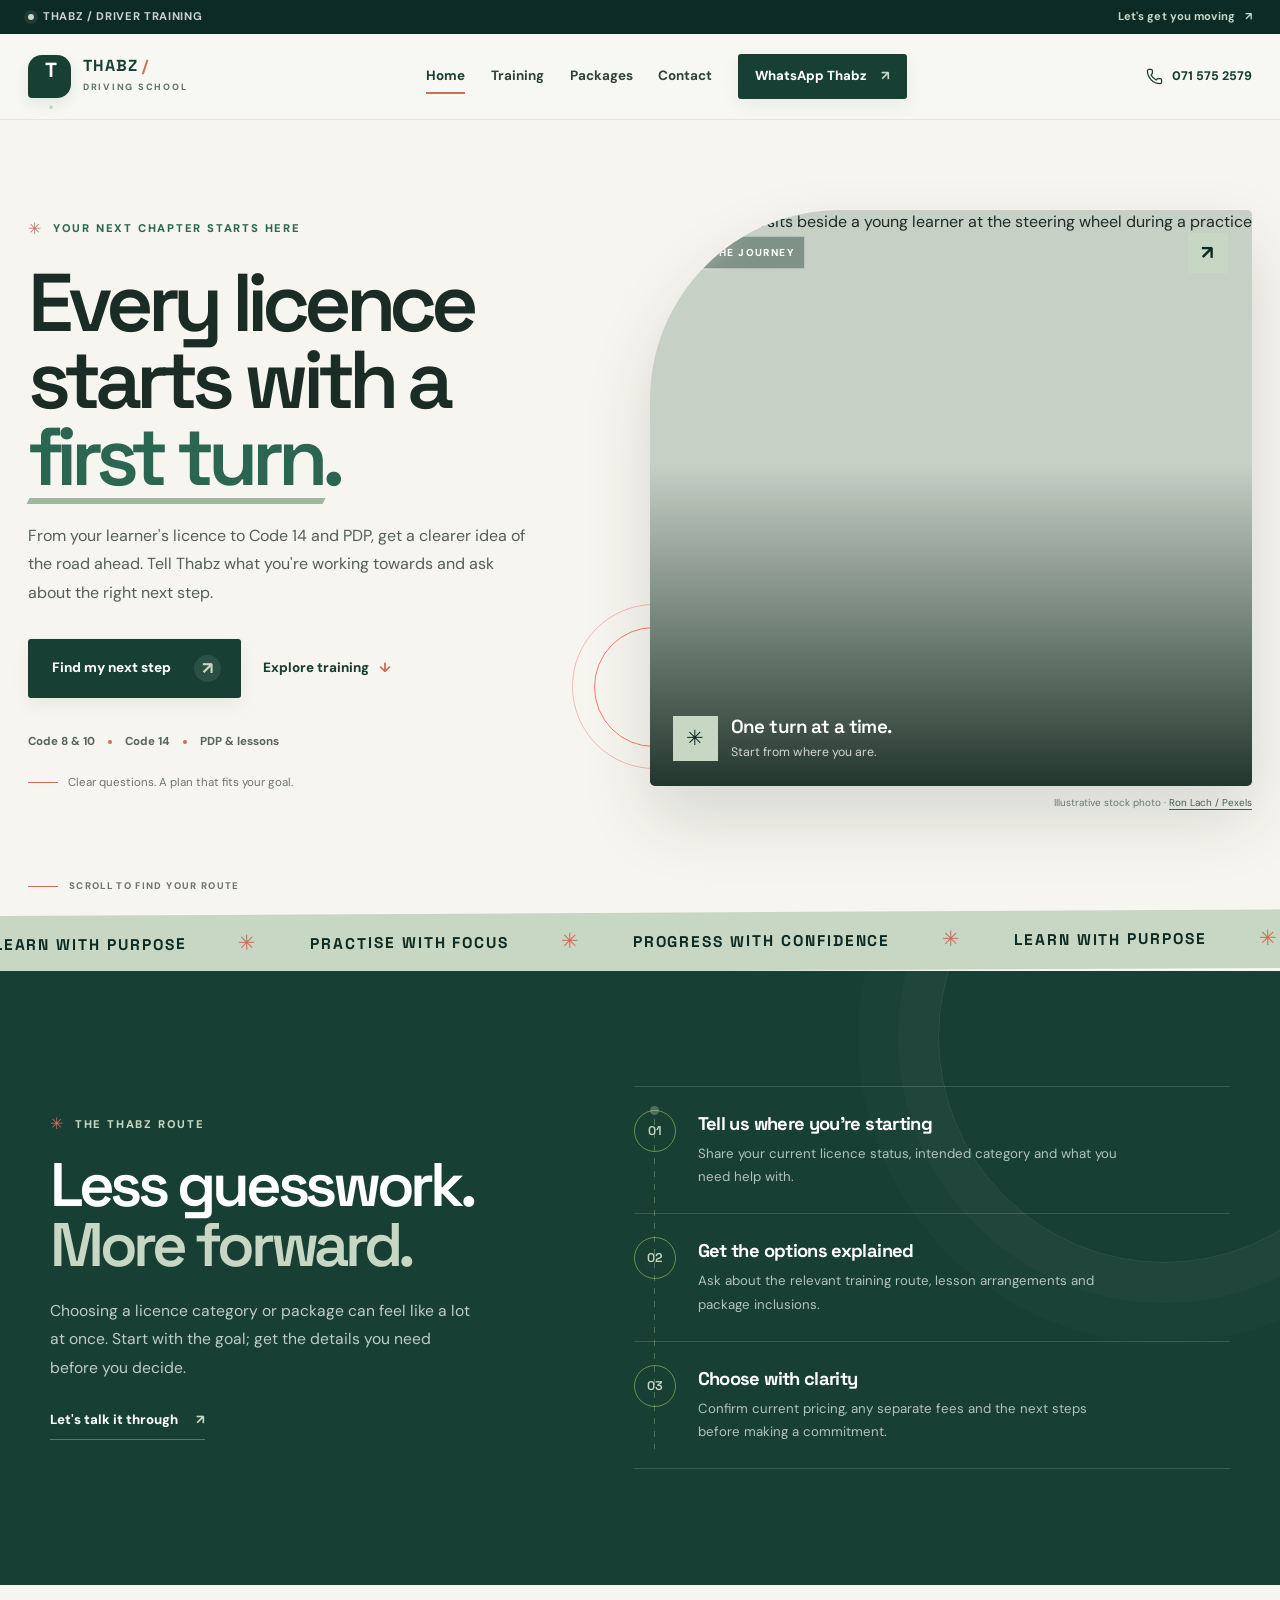
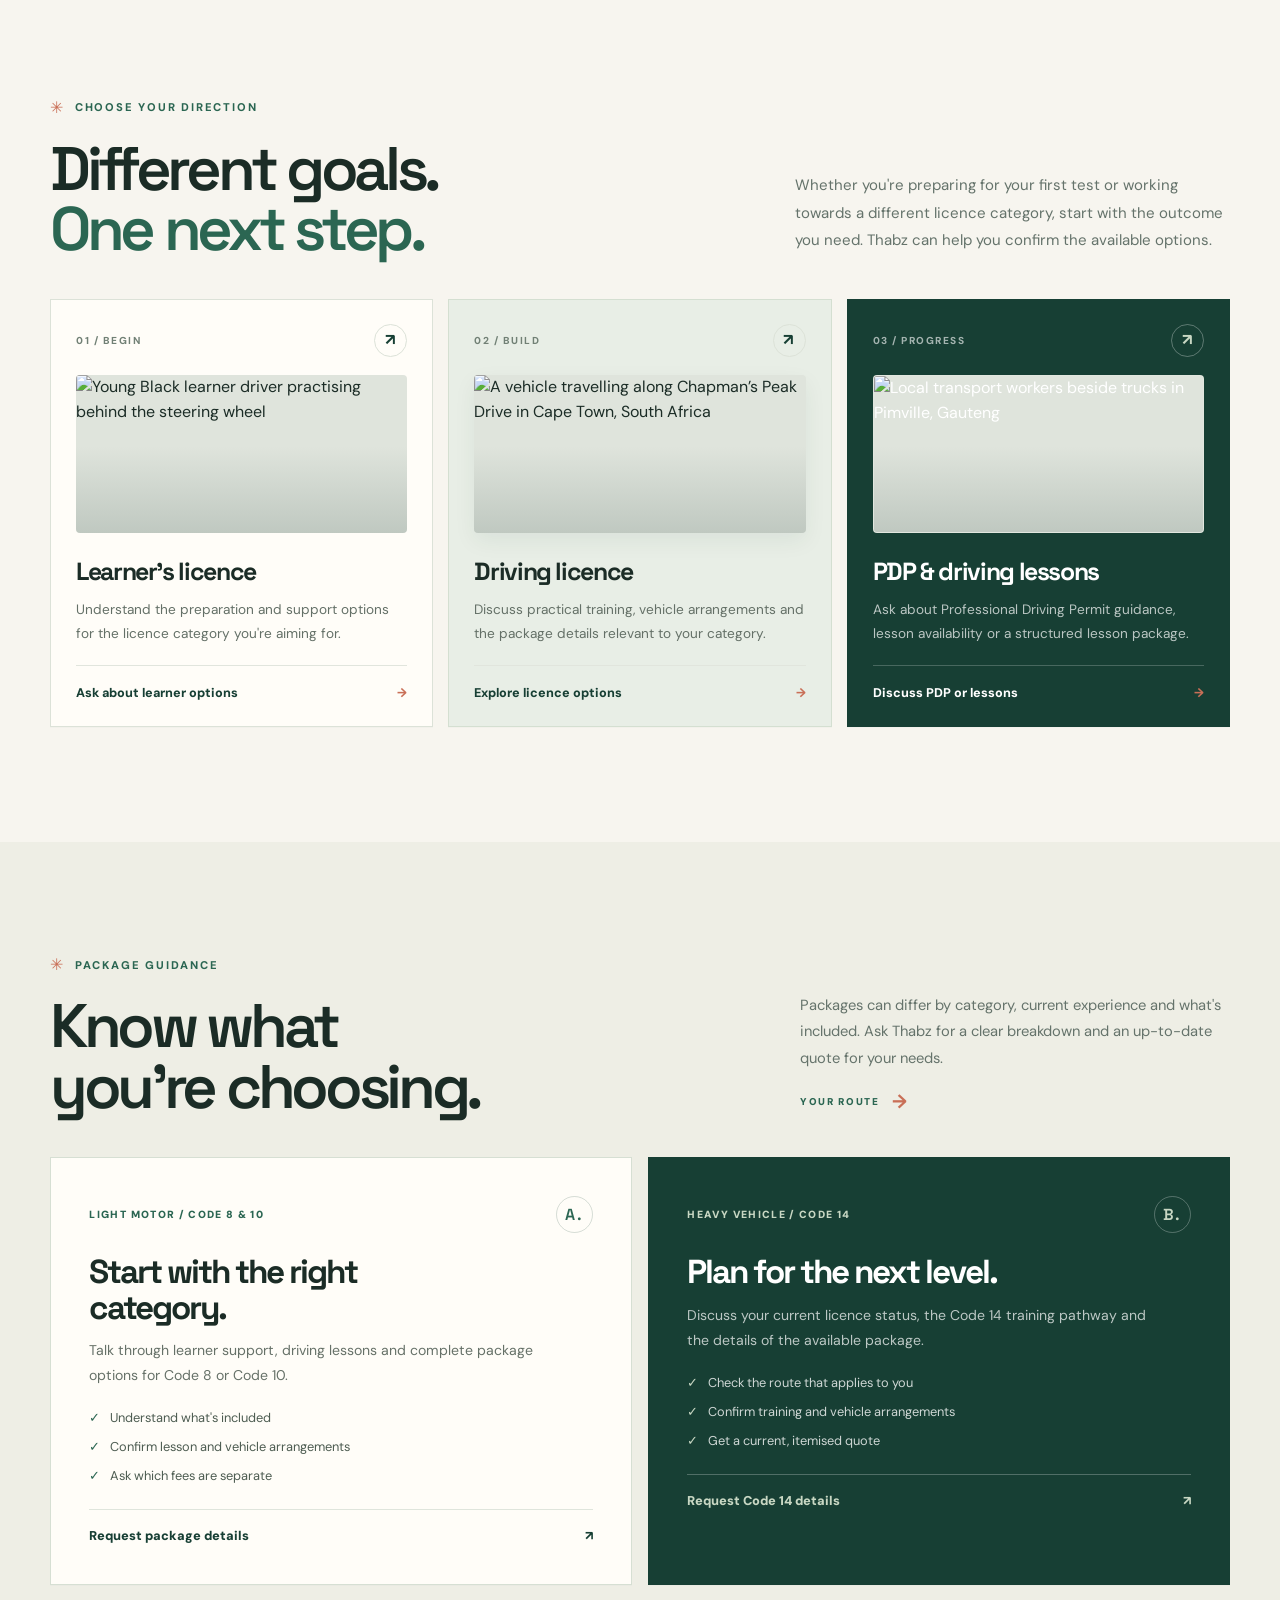
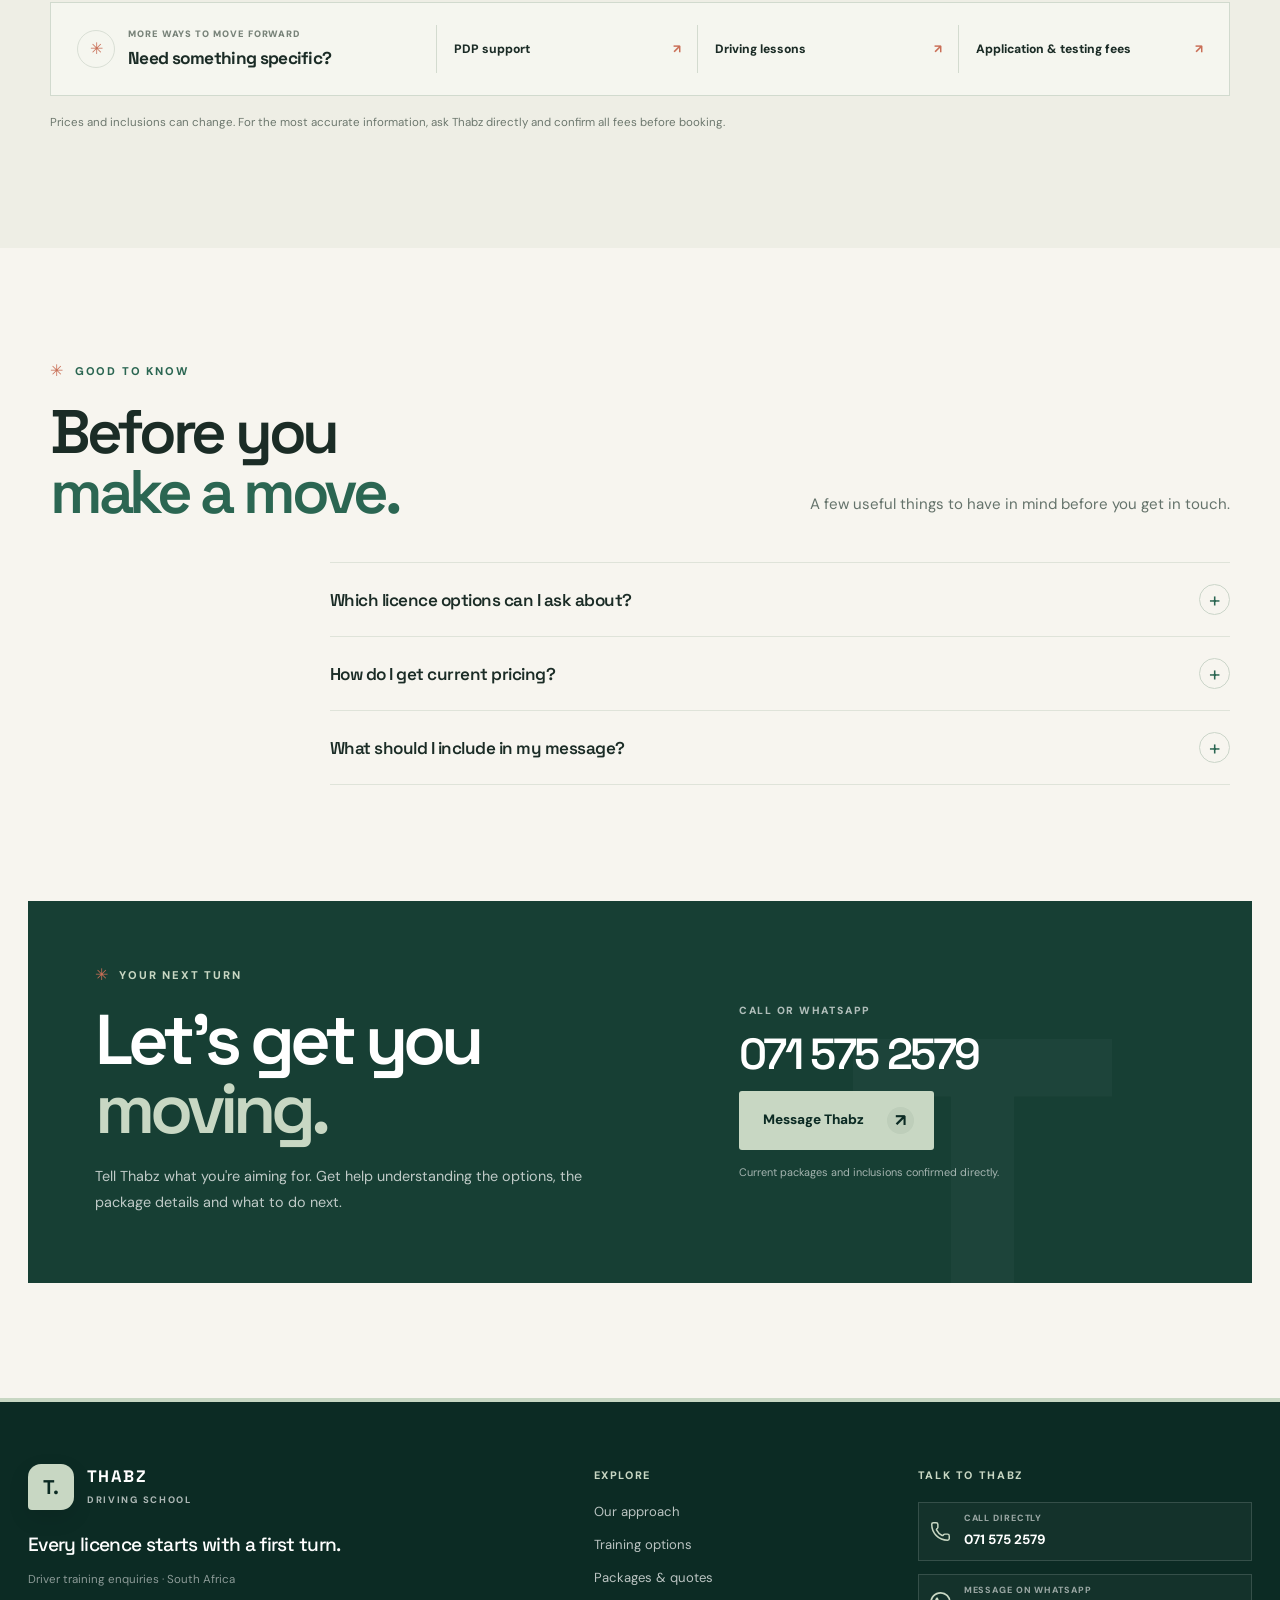
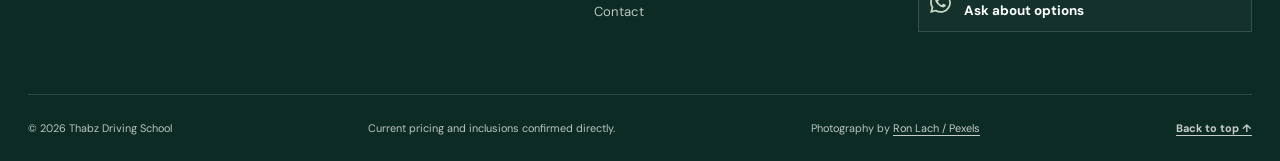
==== commit b4d429d0: "Polish shared header, footer and sage colour system" ====
--- a/index.html
+++ b/index.html
@@ -44,15 +44,15 @@
       <span class="brand-mark" aria-hidden="true">T<span>.</span></span>
       <span class="brand-type"><strong>THABZ<span class="brand-slash"> / </span></strong><small>DRIVING SCHOOL</small></span>
     </a>
-    <button class="menu-toggle" type="button" aria-controls="primary-navigation" aria-expanded="false" aria-label="Open navigation menu">
-      <span></span><span></span>
-    </button>
+    <button class="menu-toggle" type="button" aria-controls="primary-navigation" aria-expanded="false" aria-label="Open navigation menu"><span></span><span></span></button>
     <nav id="primary-navigation" aria-label="Main navigation">
-      <a class="nav-link" href="#approach">Our approach</a>
-      <a class="nav-link" href="#training">Training</a>
-      <a class="nav-link" href="#prices">Packages</a>
-      <a class="nav-cta" href="#contact">Talk to Thabz <span aria-hidden="true">↗</span></a>
+      <a class="nav-link" aria-current="page" href="index.html">Home</a>
+      <a class="nav-link" href="services.html">Training</a>
+      <a class="nav-link" href="index.html#prices">Packages</a>
+      <a class="nav-link" href="contact.html">Contact</a>
+      <a class="nav-cta" data-event="WHATSAPP_CLICK" href="https://wa.me/27715752579?text=Hi%20Thabz%20Driving%20School%2C%20I%27d%20like%20to%20enquire.">WhatsApp Thabz <span aria-hidden="true">↗</span></a>
     </nav>
+    <a class="header-call" data-event="PHONE_CLICK" href="tel:+27715752579" aria-label="Call Thabz on 071 575 2579"><svg viewBox="0 0 24 24" aria-hidden="true" focusable="false"><path d="M13.832 16.568a1 1 0 0 0 1.213-.303l.355-.465A2 2 0 0 1 17 15h3a2 2 0 0 1 2 2v3a2 2 0 0 1-2 2A18 18 0 0 1 2 4a2 2 0 0 1 2-2h3a2 2 0 0 1 2 2v3a2 2 0 0 1-.8 1.6l-.468.351a1 1 0 0 0-.292 1.233 14 14 0 0 0 6.392 6.384"/></svg><span>071 575 2579</span></a>
   </header>
 
   <main id="main-content" tabindex="-1">
@@ -230,11 +230,24 @@
 
   <footer class="site-footer">
     <div class="footer-main">
-      <a class="footer-brand" href="index.html"><span class="footer-brand-mark">T.</span><span><strong>THABZ</strong><small>DRIVING SCHOOL</small></span></a>
-      <p>Every licence starts with a first turn.</p>
-      <div class="footer-links"><a href="services.html">Training options</a><a href="contact.html">Contact</a><a href="#main-content">Back to top ↑</a></div>
-    </div>
-    <div class="footer-bottom"><span>© Thabz Driving School</span><span>Illustrative hero photo by <a href="https://www.pexels.com/photo/man-in-white-and-black-striped-dress-shirt-driving-car-9518029/" target="_blank" rel="noopener noreferrer">Ron Lach on Pexels</a>.</span></div>
+      <div class="footer-identity">
+        <a class="footer-brand" href="index.html" aria-label="Thabz Driving School home"><span class="footer-brand-mark" aria-hidden="true">T.</span><span><strong>THABZ</strong><small>DRIVING SCHOOL</small></span></a>
+        <p>Every licence starts with a first turn.</p>
+        <span class="footer-location-note">Driver training enquiries · South Africa</span>
+      </div>
+      <div class="footer-column">
+        <h2>Explore</h2>
+        <a href="index.html#approach">Our approach</a><a href="services.html">Training options</a><a href="index.html#prices">Packages &amp; quotes</a><a href="contact.html">Contact</a>
+      </div>
+      <div class="footer-column footer-connect">
+        <h2>Talk to Thabz</h2>
+        <a class="footer-contact-link" data-event="PHONE_CLICK" href="tel:+27715752579"><svg viewBox="0 0 24 24" aria-hidden="true" focusable="false"><path d="M13.832 16.568a1 1 0 0 0 1.213-.303l.355-.465A2 2 0 0 1 17 15h3a2 2 0 0 1 2 2v3a2 2 0 0 1-2 2A18 18 0 0 1 2 4a2 2 0 0 1 2-2h3a2 2 0 0 1 2 2v3a2 2 0 0 1-.8 1.6l-.468.351a1 1 0 0 0-.292 1.233 14 14 0 0 0 6.392 6.384"/></svg><span><small>CALL DIRECTLY</small><strong>071 575 2579</strong></span></a>
+        <a class="footer-contact-link" data-event="WHATSAPP_CLICK" href="https://wa.me/27715752579?text=Hi%20Thabz%20Driving%20School%2C%20I%27d%20like%20to%20enquire."><svg viewBox="0 0 24 24" aria-hidden="true" focusable="false"><path d="M17.472 14.382c-.297-.149-1.758-.867-2.03-.967-.273-.099-.471-.148-.67.15-.197.297-.767.966-.94 1.164-.173.199-.347.223-.644.075-.297-.15-1.255-.463-2.39-1.475-.883-.788-1.48-1.761-1.653-2.059-.173-.297-.018-.458.13-.606.134-.133.298-.347.446-.52.149-.174.198-.298.298-.497.099-.198.05-.371-.025-.52-.075-.149-.669-1.612-.916-2.207-.242-.579-.487-.5-.669-.51-.173-.008-.371-.01-.57-.01-.198 0-.52.074-.792.372-.272.297-1.04 1.016-1.04 2.479 0 1.462 1.065 2.875 1.213 3.074.149.198 2.096 3.2 5.077 4.487.709.306 1.262.489 1.694.625.712.227 1.36.195 1.871.118.571-.085 1.758-.719 2.006-1.413.248-.694.248-1.289.173-1.413-.074-.124-.272-.198-.57-.347m-5.421 7.403h-.004a9.87 9.87 0 0 1-5.031-1.378l-.361-.214-3.741.982.998-3.648-.235-.374a9.86 9.86 0 0 1-1.51-5.26c.001-5.45 4.436-9.884 9.888-9.884 2.64 0 5.122 1.03 6.988 2.898a9.825 9.825 0 0 1 2.893 6.994c-.003 5.45-4.437 9.884-9.885 9.884m8.413-18.297A11.815 11.815 0 0 0 12.05 0C5.495 0 .16 5.335.157 11.892c0 2.096.547 4.142 1.588 5.945L.057 24l6.305-1.654a11.882 11.882 0 0 0 5.683 1.448h.005c6.554 0 11.89-5.335 11.893-11.893a11.821 11.821 0 0 0-3.48-8.413Z"/></svg><span><small>MESSAGE ON WHATSAPP</small><strong>Ask about options</strong></span></a>
+      </div>
+    </div>
+    <div class="footer-bottom">
+      <span>© <span data-current-year>2026</span> Thabz Driving School</span><span class="footer-legal-note">Current pricing and inclusions confirmed directly.</span><span>Photography by <a href="https://www.pexels.com/photo/man-in-white-and-black-striped-dress-shirt-driving-car-9518029/" target="_blank" rel="noopener noreferrer">Ron Lach / Pexels</a></span><a class="footer-top-link" href="#main-content">Back to top ↑</a>
+    </div>
   </footer>
 </body>
 </html>
--- a/styles.css
+++ b/styles.css
@@ -3,8 +3,8 @@
   --forest: #173f34;
   --forest-deep: #0c2b24;
   --forest-bright: #2b6652;
-  --lime: #dce8a5;
-  --lime-dark: #b8cb7b;
+  --lime: #c8d7c3;
+  --lime-dark: #9eb79d;
   --paper: #f7f5ef;
   --paper-2: #eeeee5;
   --white: #fffdf8;
@@ -46,7 +46,7 @@
 .topline { background: var(--forest-deep); color: #ffffffc9; }
 .topline-inner { width: min(1320px, calc(100% - 56px)); min-height: 34px; margin: auto; display: flex; align-items: center; justify-content: space-between; gap: 16px; font-size: .7rem; letter-spacing: .06em; }
 .topline-label { display: inline-flex; align-items: center; gap: 9px; font-weight: 700; }
-.live-dot { width: 6px; height: 6px; display: inline-block; border-radius: 50%; background: var(--lime); box-shadow: 0 0 0 4px #d8f66a18; }
+.live-dot { width: 6px; height: 6px; display: inline-block; border-radius: 50%; background: var(--lime); box-shadow: 0 0 0 4px #c8d7c318; }
 .topline-inner > a { display: inline-flex; align-items: center; gap: 10px; color: var(--lime); font-weight: 700; text-decoration: none; letter-spacing: .01em; }
 .topline-inner > a span { transition: transform .2s ease; }
 .topline-inner > a:hover span { transform: translate(3px,-3px); }
@@ -81,7 +81,7 @@
 .button:hover .button-arrow { transform: translate(2px,-2px); }
 .button-lime { background: var(--lime); color: var(--forest-deep); }
 .button-lime .button-arrow { color: var(--forest-deep); background: #103b2c0e; }
-.button-lime:hover { background: #e4ff8a; transform: translateY(-2px); }
+.button-lime:hover { background: #d8e4d3; transform: translateY(-2px); }
 .text-link { display: inline-flex; align-items: center; gap: 10px; color: var(--forest); font-size: .84rem; font-weight: 800; text-decoration: none; }
 .text-link > span { color: var(--coral); transition: transform .2s ease; }
 .text-link:hover > span { transform: translate(0,3px); }
@@ -232,7 +232,7 @@
 .scroll-progress { position: fixed; z-index: 1001; top: 0; left: 0; width: 100%; height: 3px; background: var(--coral); transform: scaleX(0); transform-origin: left; pointer-events: none; }
 .floating-whatsapp { position: fixed; z-index: 95; right: 22px; bottom: 22px; min-height: 52px; padding: 0 17px; display: inline-flex; align-items: center; gap: 11px; background: var(--lime); color: var(--forest-deep); border: 1px solid #103b2c15; box-shadow: 0 10px 30px #092a202b; font-size: .78rem; font-weight: 900; text-decoration: none; opacity: 0; visibility: hidden; transform: translateY(12px); transition: opacity .25s ease, visibility .25s ease, transform .25s ease, background .2s ease; }
 .floating-whatsapp.is-visible { opacity: 1; visibility: visible; transform: translateY(0); }
-.floating-whatsapp:hover { background: #e7ff95; }
+.floating-whatsapp:hover { background: #d8e4d3; }
 .floating-whatsapp .chat-dot { width: 8px; height: 8px; border-radius: 50%; background: var(--forest-bright); box-shadow: 0 0 0 4px #103b2c15; }
 .floating-whatsapp span:last-child { color: var(--coral); font-size: 1rem; }
 
@@ -479,12 +479,12 @@
 
 
 /* Brand polish: calmer evergreen, warm paper and soft-citrus accents. */
-:root { --accent-wash: #e8eddb; --surface-warm: #f1eee4; }
+:root { --accent-wash: #e8eee6; --surface-warm: #f1eee4; }
 .site-header { border-bottom-color: #173f3417; }
 .site-header.is-scrolled { box-shadow: 0 12px 32px #0c2b2412; }
 .training-card, .package-card { box-shadow: 0 1px 0 #173f3405; }
 .training-card:hover, .package-card:hover { box-shadow: 0 22px 45px #0c2b2414; }
-.training-card-featured { background: var(--accent-wash); border-color: #d3ddc5; }
+.training-card-featured { background: var(--accent-wash); border-color: #d4dfd1; }
 .illustration-learn { background: var(--surface-warm); }
 .packages-section { background: #eeeee5; }
 .button-primary, .nav-cta { box-shadow: 0 7px 18px #0c2b2410; }
@@ -504,3 +504,119 @@
 @media (prefers-reduced-motion: reduce) {
   .card-photo img { transition: none !important; }
 }
+
+/* Local business proof: use the supplied fleet photo as a compact inset, not a pixelated hero. */
+.fleet-peek {
+  position: absolute;
+  z-index: 4;
+  left: -34px;
+  bottom: 72px;
+  width: 255px;
+  min-height: 86px;
+  padding: 8px 10px 8px 8px;
+  display: grid;
+  grid-template-columns: 78px minmax(0, 1fr) 22px;
+  align-items: center;
+  gap: 10px;
+  background: var(--white);
+  border: 1px solid #dce5d9;
+  border-left: 3px solid var(--lime);
+  box-shadow: 0 16px 40px #092a2025;
+}
+.fleet-peek img {
+  width: 78px;
+  height: 68px;
+  object-fit: cover;
+  object-position: center;
+  background: var(--paper-2);
+}
+.fleet-peek-copy { min-width: 0; }
+.fleet-peek-copy small,
+.fleet-peek-copy strong { display: block; }
+.fleet-peek-copy small {
+  margin-bottom: 5px;
+  color: var(--forest-bright);
+  font-size: .56rem;
+  font-weight: 900;
+  line-height: 1.3;
+  letter-spacing: .12em;
+}
+.fleet-peek-copy strong {
+  color: var(--ink);
+  font: 600 .9rem/1.15 var(--font-display);
+  letter-spacing: -.035em;
+}
+.fleet-peek-mark { align-self: start; color: var(--coral); font-size: .95rem; font-weight: 800; }
+@media (max-width: 760px) {
+  .fleet-peek {
+    position: relative;
+    left: auto;
+    bottom: auto;
+    width: min(100%, 330px);
+    margin: 15px 0 0 auto;
+    min-height: 80px;
+  }
+  .fleet-peek img { width: 72px; height: 61px; }
+}
+
+
+/* Commercial polish: a consistent, calm sage accent and a purposeful shared site frame. */
+.site-header { min-height: 86px; padding-inline: max(28px, calc((100% - 1320px) / 2)); gap: clamp(16px, 2vw, 32px); background: #f7f8f4f5; border-bottom: 1px solid #173f3418; }
+.site-header nav { gap: clamp(15px, 2vw, 30px); }
+.nav-link { white-space: nowrap; }
+.nav-link[aria-current="page"] { color: var(--forest); }
+.nav-link[aria-current="page"]::after { transform: scaleX(1); transform-origin: left; }
+.nav-cta { gap: 14px; padding-inline: 17px; white-space: nowrap; }
+.header-call { display: inline-flex; align-items: center; gap: 9px; flex-shrink: 0; color: var(--forest); font-size: .78rem; font-weight: 800; text-decoration: none; white-space: nowrap; transition: color .2s ease; }
+.header-call svg { width: 17px; height: 17px; fill: none; stroke: currentColor; stroke-width: 1.8; stroke-linecap: round; stroke-linejoin: round; }
+.header-call:hover { color: var(--coral); }
+.site-footer { margin-top: clamp(70px, 9vw, 120px); padding: 0 max(28px, calc((100% - 1320px) / 2)); background: var(--forest-deep); color: #ffffffb8; border-top: 4px solid var(--lime); }
+.footer-main { min-height: 0; display: grid; grid-template-columns: minmax(240px, 1.35fr) minmax(130px, .7fr) minmax(230px, .9fr); align-items: start; gap: clamp(28px, 5vw, 80px); padding: clamp(38px, 5vw, 62px) 0; border-bottom: 1px solid #ffffff24; }
+.footer-identity { max-width: 330px; }
+.footer-brand { display: inline-flex; align-items: center; gap: 13px; color: white; text-decoration: none; }
+.footer-brand-mark { width: 46px; height: 46px; background: var(--lime); color: var(--forest-deep); border-radius: 13px 13px 13px 4px; font-size: 1.24rem; box-shadow: 0 8px 22px #00000018; }
+.footer-brand strong { font-size: 1.04rem; letter-spacing: .09em; }
+.footer-brand small { margin-top: 6px; color: #ffffffa8; font-size: .59rem; letter-spacing: .18em; }
+.footer-identity > p { margin: 22px 0 8px; color: white; font: 500 clamp(1.1rem, 1.5vw, 1.4rem)/1.35 var(--font-display); letter-spacing: -.035em; }
+.footer-location-note { color: #ffffff86; font-size: .72rem; }
+.footer-column { display: flex; flex-direction: column; align-items: flex-start; gap: 13px; }
+.footer-column h2 { margin: 5px 0 7px; color: var(--lime); font: 800 .68rem/1.2 var(--font-body); letter-spacing: .15em; text-transform: uppercase; }
+.footer-column > a:not(.footer-contact-link) { color: #ffffffb8; font-size: .82rem; text-decoration: none; transition: color .2s ease, transform .2s ease; }
+.footer-column > a:hover { color: var(--lime); }
+.footer-column > a:not(.footer-contact-link):hover { transform: translateX(3px); }
+.footer-contact-link { display: flex; align-items: center; gap: 13px; width: 100%; min-height: 54px; padding: 9px 11px; border: 1px solid #ffffff24; background: #ffffff08; color: white; text-decoration: none; transition: border-color .2s ease, background .2s ease; }
+.footer-contact-link:hover { border-color: #c8d7c38a; background: #ffffff0d; }
+.footer-contact-link > svg { flex: 0 0 21px; width: 21px; height: 21px; fill: none; stroke: var(--lime); stroke-width: 1.7; stroke-linecap: round; stroke-linejoin: round; }
+.footer-contact-link:nth-of-type(2) > svg { fill: var(--lime); stroke: none; }
+.footer-contact-link span, .footer-contact-link small, .footer-contact-link strong { display: block; }
+.footer-contact-link small { margin-bottom: 4px; color: #ffffff91; font-size: .56rem; font-weight: 800; letter-spacing: .1em; }
+.footer-contact-link strong { font-size: .84rem; font-weight: 700; }
+.footer-bottom { min-height: 66px; padding: 15px 0; display: flex; align-items: center; justify-content: space-between; gap: 12px 24px; font-size: .68rem; }
+.footer-bottom a { color: #ffffffc2; text-underline-offset: 3px; }
+.footer-top-link { white-space: nowrap; text-decoration: none; font-weight: 750; }
+.footer-top-link:hover { color: var(--lime); }
+@media (max-width: 1100px) {
+  .site-header { padding-inline: 24px; gap: 16px; }
+  .site-header nav { gap: 17px; }
+  .header-call span { display: none; }
+  .header-call { width: 36px; height: 40px; justify-content: center; }
+}
+@media (max-width: 760px) {
+  .site-header { min-height: 72px; padding: 9px 18px; gap: 12px; }
+  .header-call { display: none; }
+  .footer-main { grid-template-columns: minmax(0, 1fr) minmax(0, .8fr); gap: 34px 22px; padding: 34px 0; }
+  .footer-identity { grid-column: 1 / -1; max-width: 420px; }
+  .footer-column h2 { margin-top: 0; }
+  .footer-connect { grid-column: 1 / -1; max-width: 420px; }
+  .footer-bottom { align-items: flex-start; flex-direction: column; gap: 9px; padding: 18px 0 22px; }
+  .footer-legal-note { max-width: 320px; }
+}
+@media (max-width: 380px) {
+  .brand { gap: 9px; }
+  .brand-mark { width: 36px; height: 36px; }
+  .brand-type strong { font-size: .88rem; }
+  .brand-type small { font-size: .49rem; letter-spacing: .15em; }
+  .footer-main { grid-template-columns: 1fr; }
+  .footer-identity, .footer-connect { grid-column: auto; }
+}
+@media (prefers-reduced-motion: reduce) { .header-call, .footer-column > a, .footer-contact-link { transition: none !important; } }
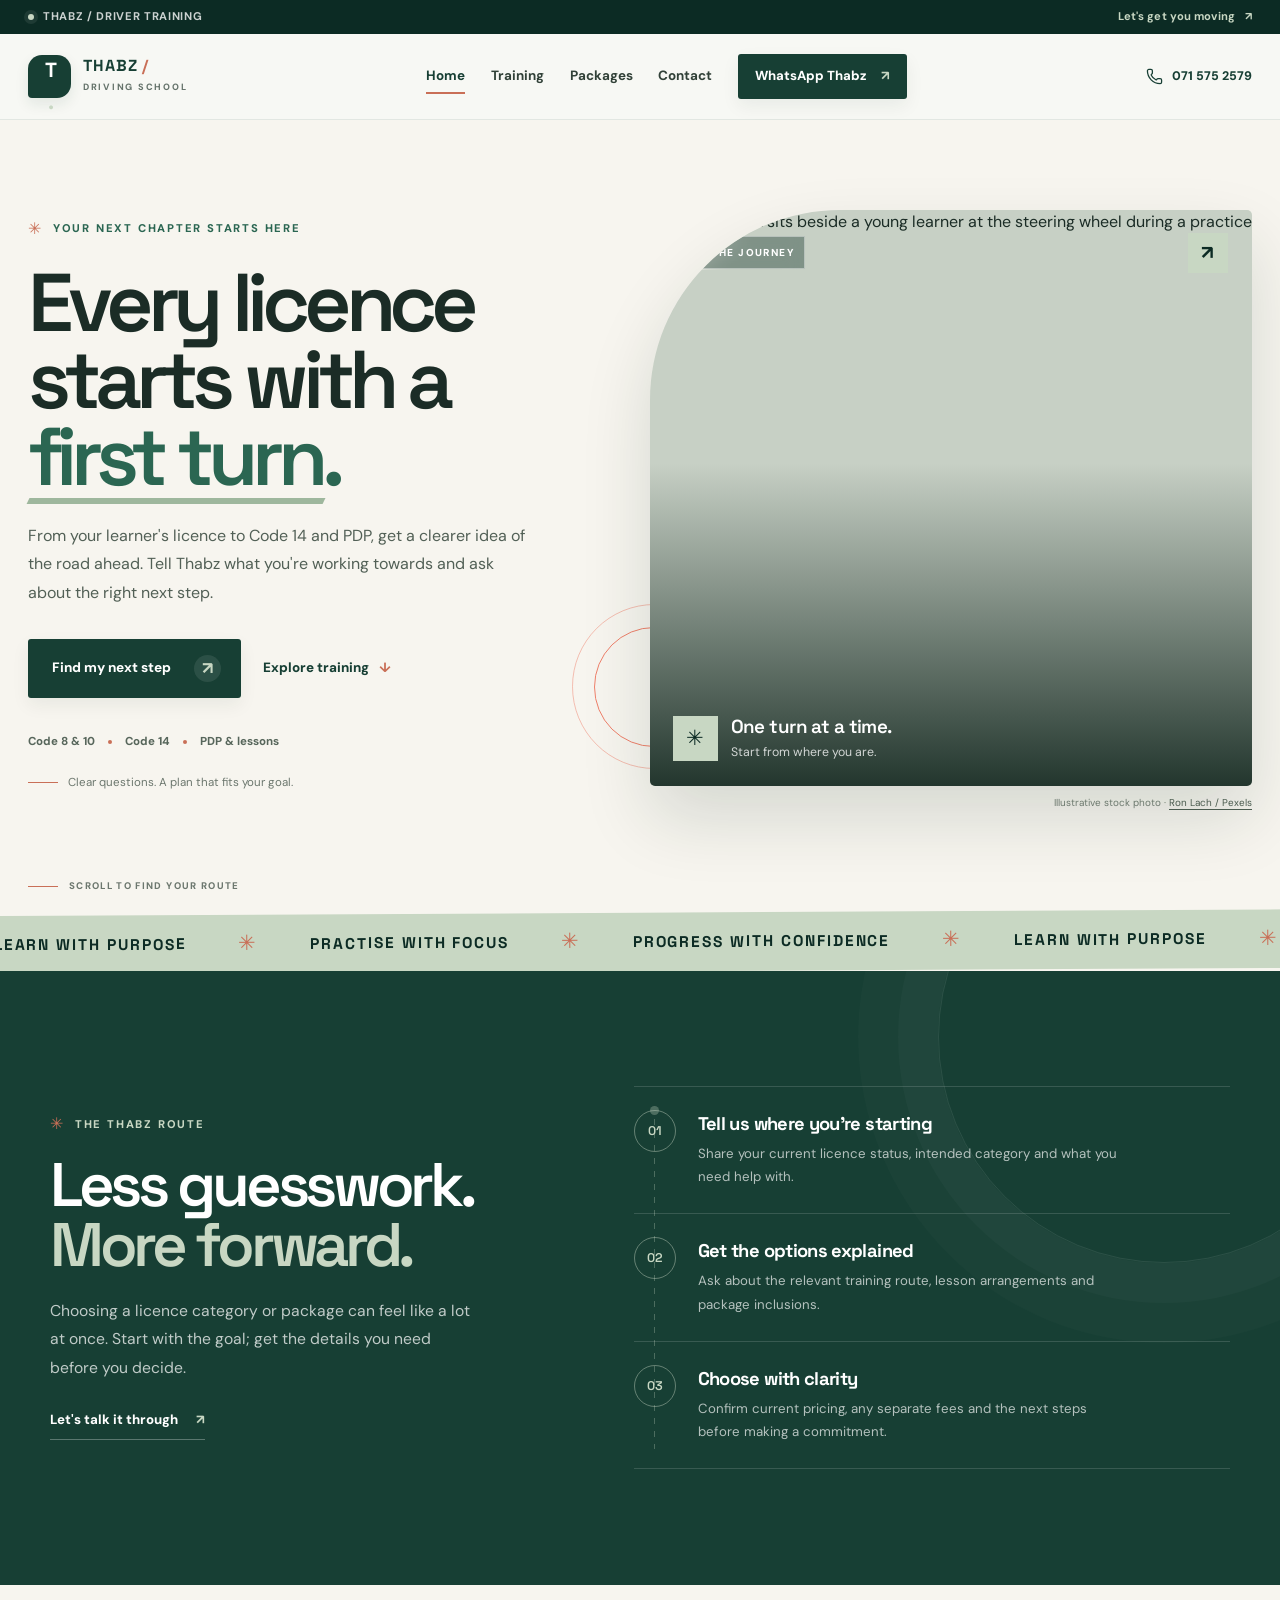
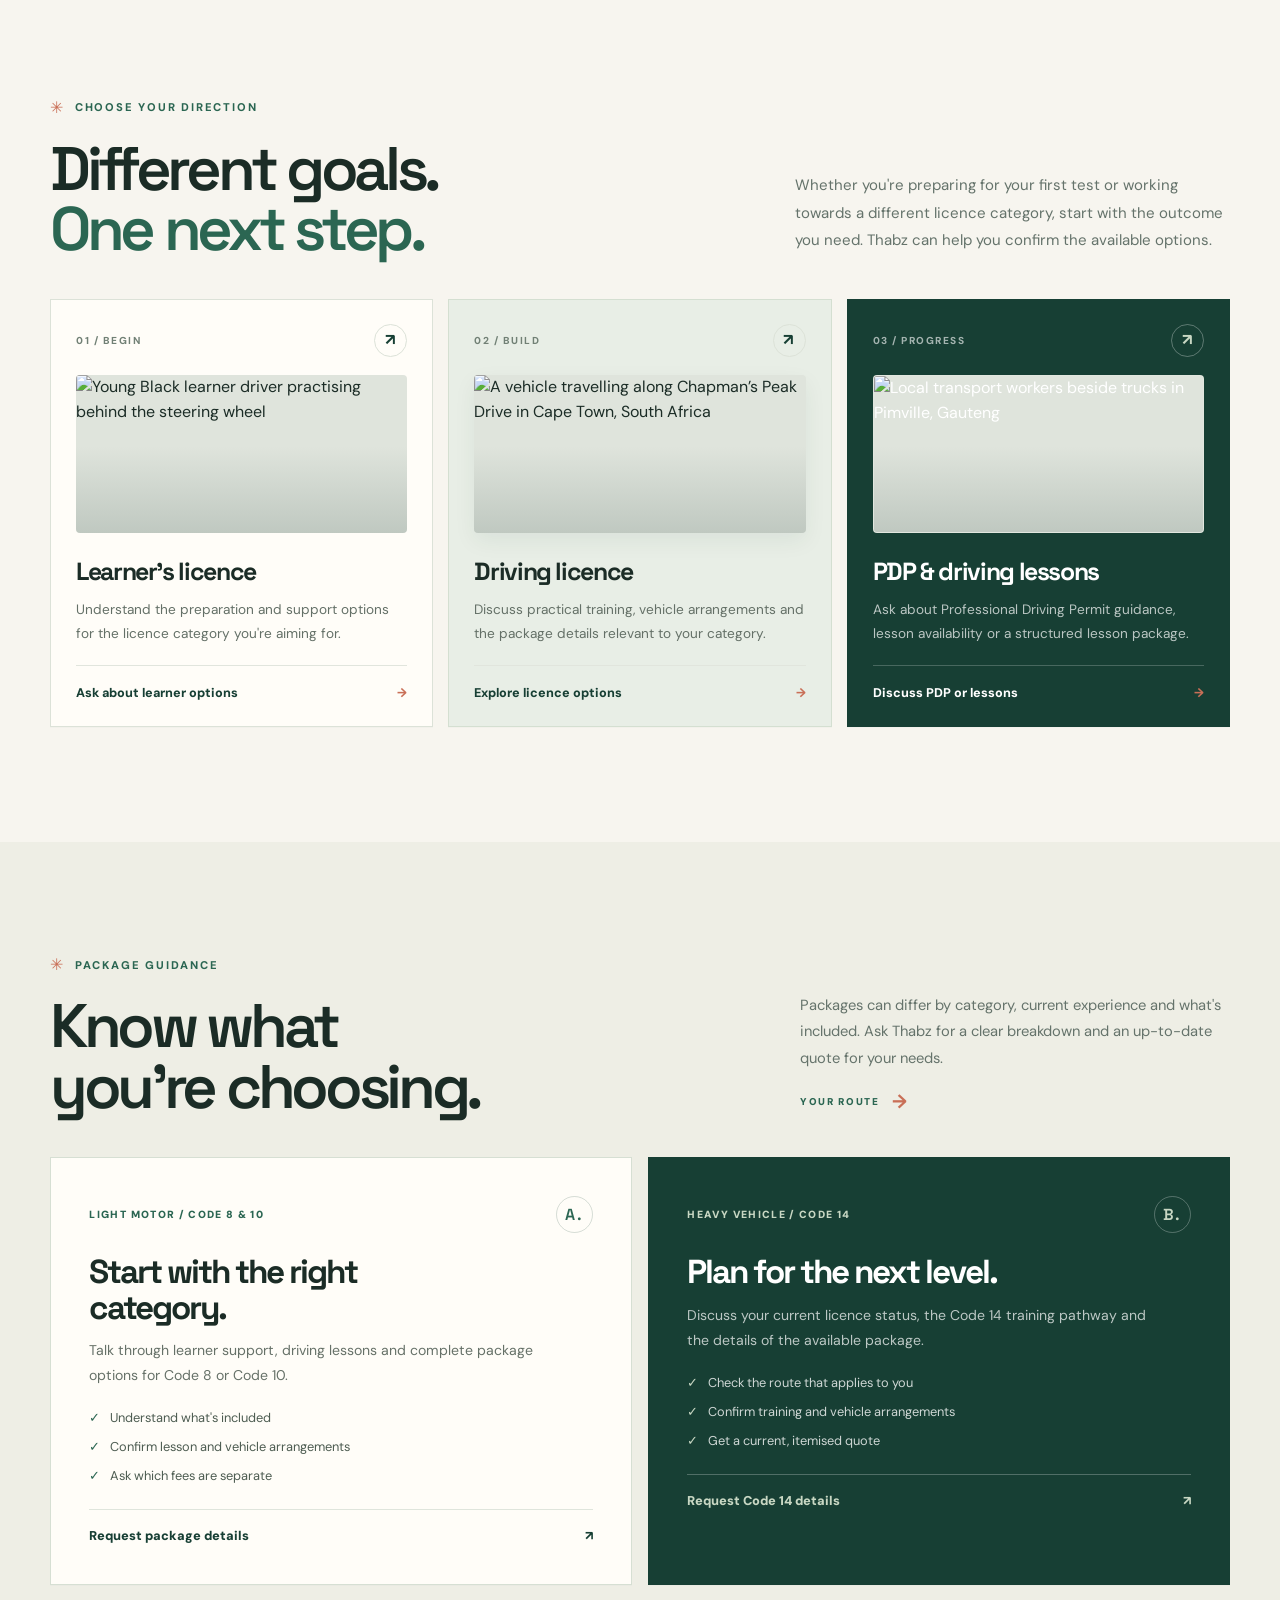
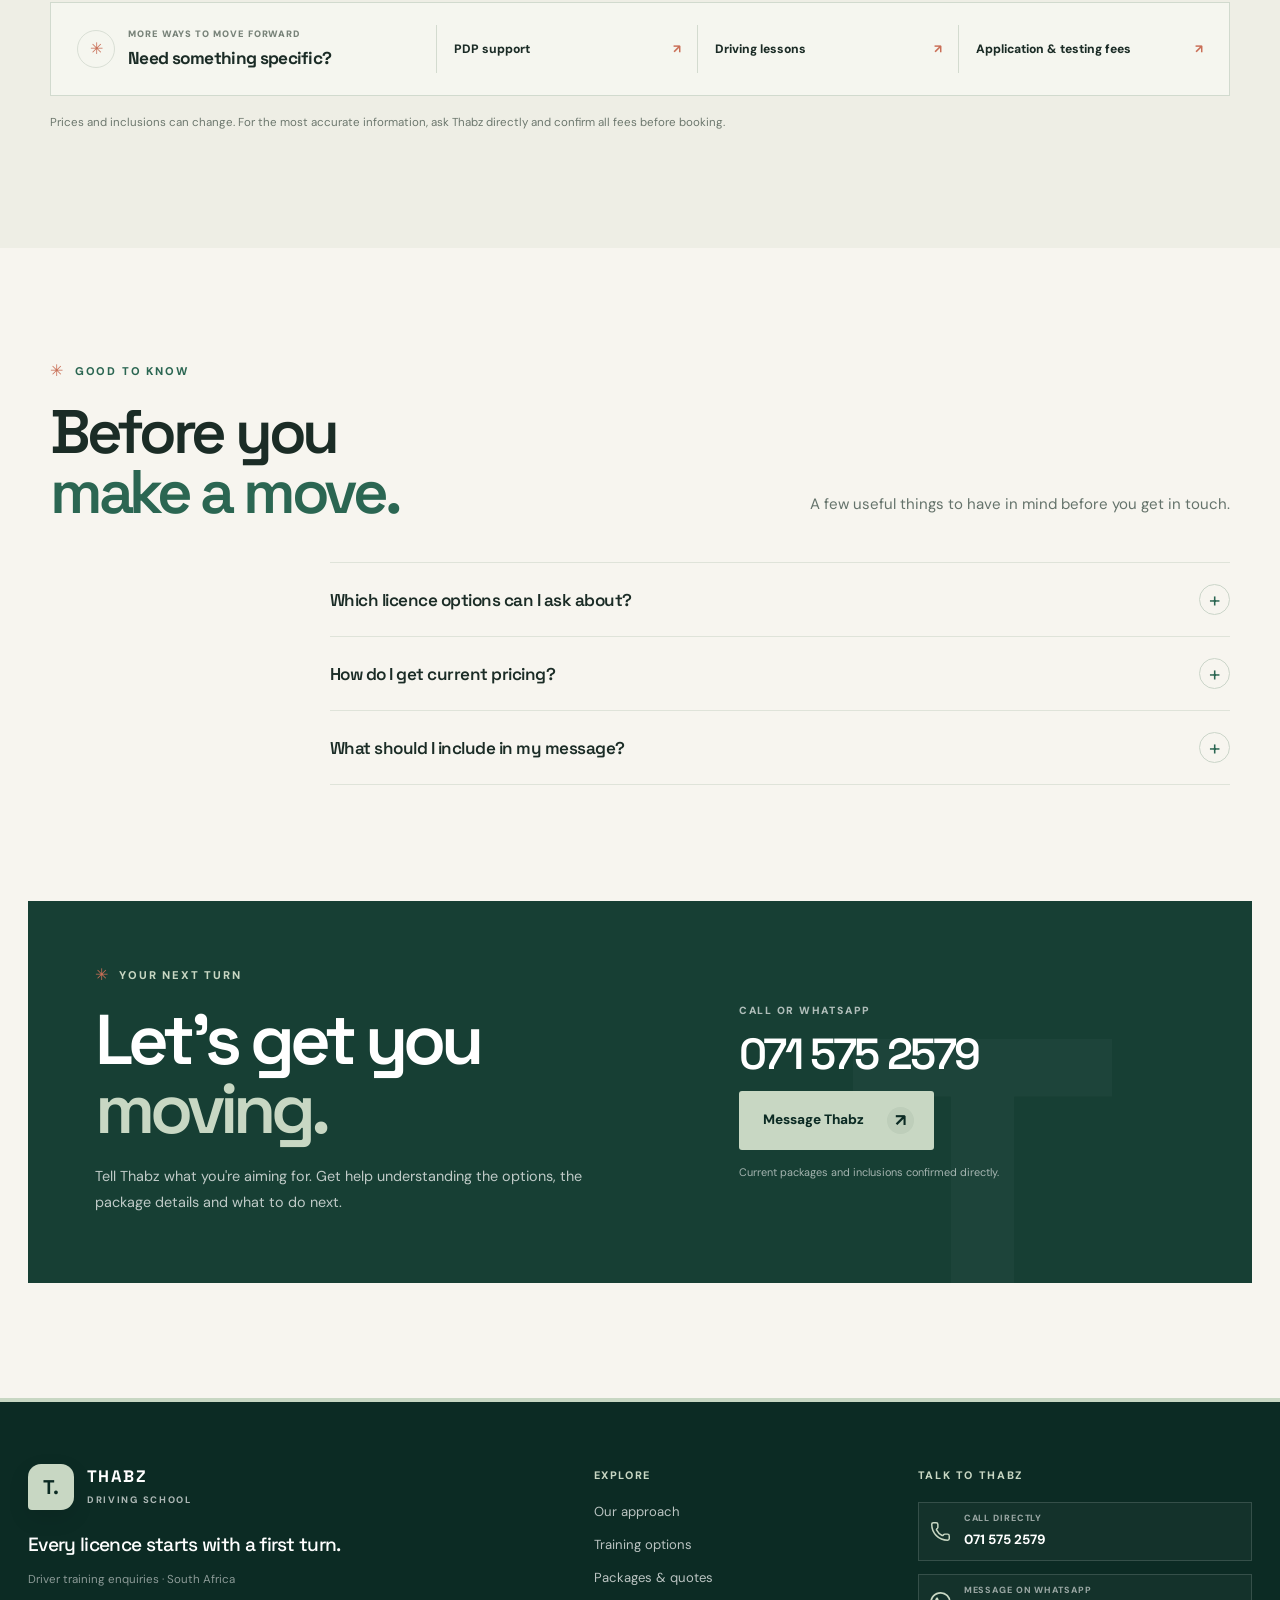
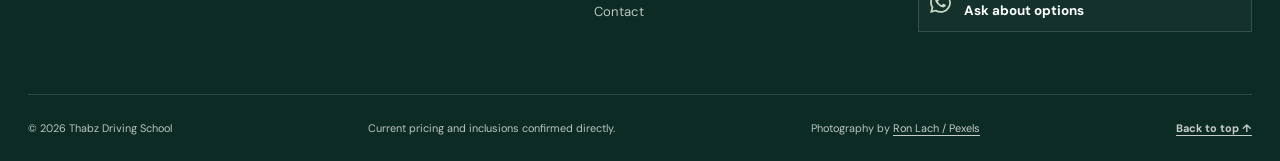
==== commit 4f67b0af: "Polish sage palette and repair page-top navigation" ====
--- a/index.html
+++ b/index.html
@@ -32,7 +32,7 @@
 </head>
 <body class="home-page">
   <a class="skip-link" href="#main-content">Skip to content</a>
-  <div class="topline">
+  <div class="topline" id="page-top">
     <div class="topline-inner">
       <span class="topline-label"><span class="live-dot" aria-hidden="true"></span> THABZ / DRIVER TRAINING</span>
       <a data-event="WHATSAPP_CLICK" href="https://wa.me/27715752579?text=Hi%20Thabz%20Driving%20School%2C%20I%27d%20like%20to%20enquire.">Let's get you moving <span aria-hidden="true">↗</span></a>
@@ -246,7 +246,7 @@
       </div>
     </div>
     <div class="footer-bottom">
-      <span>© <span data-current-year>2026</span> Thabz Driving School</span><span class="footer-legal-note">Current pricing and inclusions confirmed directly.</span><span>Photography by <a href="https://www.pexels.com/photo/man-in-white-and-black-striped-dress-shirt-driving-car-9518029/" target="_blank" rel="noopener noreferrer">Ron Lach / Pexels</a></span><a class="footer-top-link" href="#main-content">Back to top ↑</a>
+      <span>© <span data-current-year>2026</span> Thabz Driving School</span><span class="footer-legal-note">Current pricing and inclusions confirmed directly.</span><span>Photography by <a href="https://www.pexels.com/photo/man-in-white-and-black-striped-dress-shirt-driving-car-9518029/" target="_blank" rel="noopener noreferrer">Ron Lach / Pexels</a></span><a class="footer-top-link" href="#page-top">Back to top ↑</a>
     </div>
   </footer>
 </body>
--- a/styles.css
+++ b/styles.css
@@ -124,10 +124,10 @@
 .approach-steps { position: relative; display: grid; gap: 0; }
 .approach-step { position: relative; z-index: 1; display: grid; grid-template-columns: 46px 1fr; gap: 18px; padding: 23px 0 25px; border-bottom: 1px solid #ffffff24; }
 .approach-step:first-child { border-top: 1px solid #ffffff24; }
-.step-number { display: grid; place-items: center; width: 42px; height: 42px; border: 1px solid #d8f66a70; border-radius: 50%; color: var(--lime); font: 600 .79rem var(--font-display); }
+.step-number { display: grid; place-items: center; width: 42px; height: 42px; border: 1px solid #c8d7c370; border-radius: 50%; color: var(--lime); font: 600 .79rem var(--font-display); }
 .approach-step h3 { margin: 2px 0 7px; font-size: 1.15rem; line-height: 1.25; letter-spacing: -.035em; }
 .approach-step p { max-width: 430px; margin: 0; color: #ffffffad; font-size: .83rem; line-height: 1.75; }
-.route-line { position: absolute; top: 20px; left: 20px; bottom: 20px; width: 1px; z-index: 0; background: repeating-linear-gradient(to bottom, #d8f66a 0 6px, transparent 6px 13px); opacity: .3; }
+.route-line { position: absolute; top: 20px; left: 20px; bottom: 20px; width: 1px; z-index: 0; background: repeating-linear-gradient(to bottom, #c8d7c3 0 6px, transparent 6px 13px); opacity: .3; }
 .route-line span { position: absolute; top: 0; left: -4px; width: 9px; height: 9px; border-radius: 50%; background: var(--lime); animation: route-dot 5s ease-in-out infinite; }
 .section-shell { width: min(1180px, calc(100% - 56px)); margin: auto; padding: clamp(76px, 9vw, 124px) 0; }
 .section-heading { display: flex; align-items: end; justify-content: space-between; gap: 44px; margin-bottom: 40px; }
@@ -244,8 +244,8 @@
 .inner-hero > .inner-hero-copy > p:not(.eyebrow) { max-width: 600px; margin: 23px 0 0; color: #ffffffba; font-size: .98rem; line-height: 1.8; }
 .inner-hero .button { margin-top: 27px; }
 .inner-hero-art { min-height: 270px; position: relative; display: grid; place-items: center; }
-.route-circle { position: relative; z-index: 1; width: 235px; height: 235px; display: flex; flex-direction: column; align-items: center; justify-content: center; gap: 5px; border: 1px solid #d8f66a70; border-radius: 50%; color: var(--lime); transform: rotate(-7deg); }
-.route-circle::before, .route-circle::after { content: ""; position: absolute; inset: 12px; border: 1px dashed #d8f66a5e; border-radius: 50%; }
+.route-circle { position: relative; z-index: 1; width: 235px; height: 235px; display: flex; flex-direction: column; align-items: center; justify-content: center; gap: 5px; border: 1px solid #c8d7c370; border-radius: 50%; color: var(--lime); transform: rotate(-7deg); }
+.route-circle::before, .route-circle::after { content: ""; position: absolute; inset: 12px; border: 1px dashed #c8d7c35e; border-radius: 50%; }
 .route-circle::after { inset: -16px; border: 1px solid #ffffff21; }
 .route-circle > span { font-size: .61rem; font-weight: 800; letter-spacing: .18em; }
 .route-circle > strong { font: 600 3.1rem/.95 var(--font-display); letter-spacing: -.08em; }
